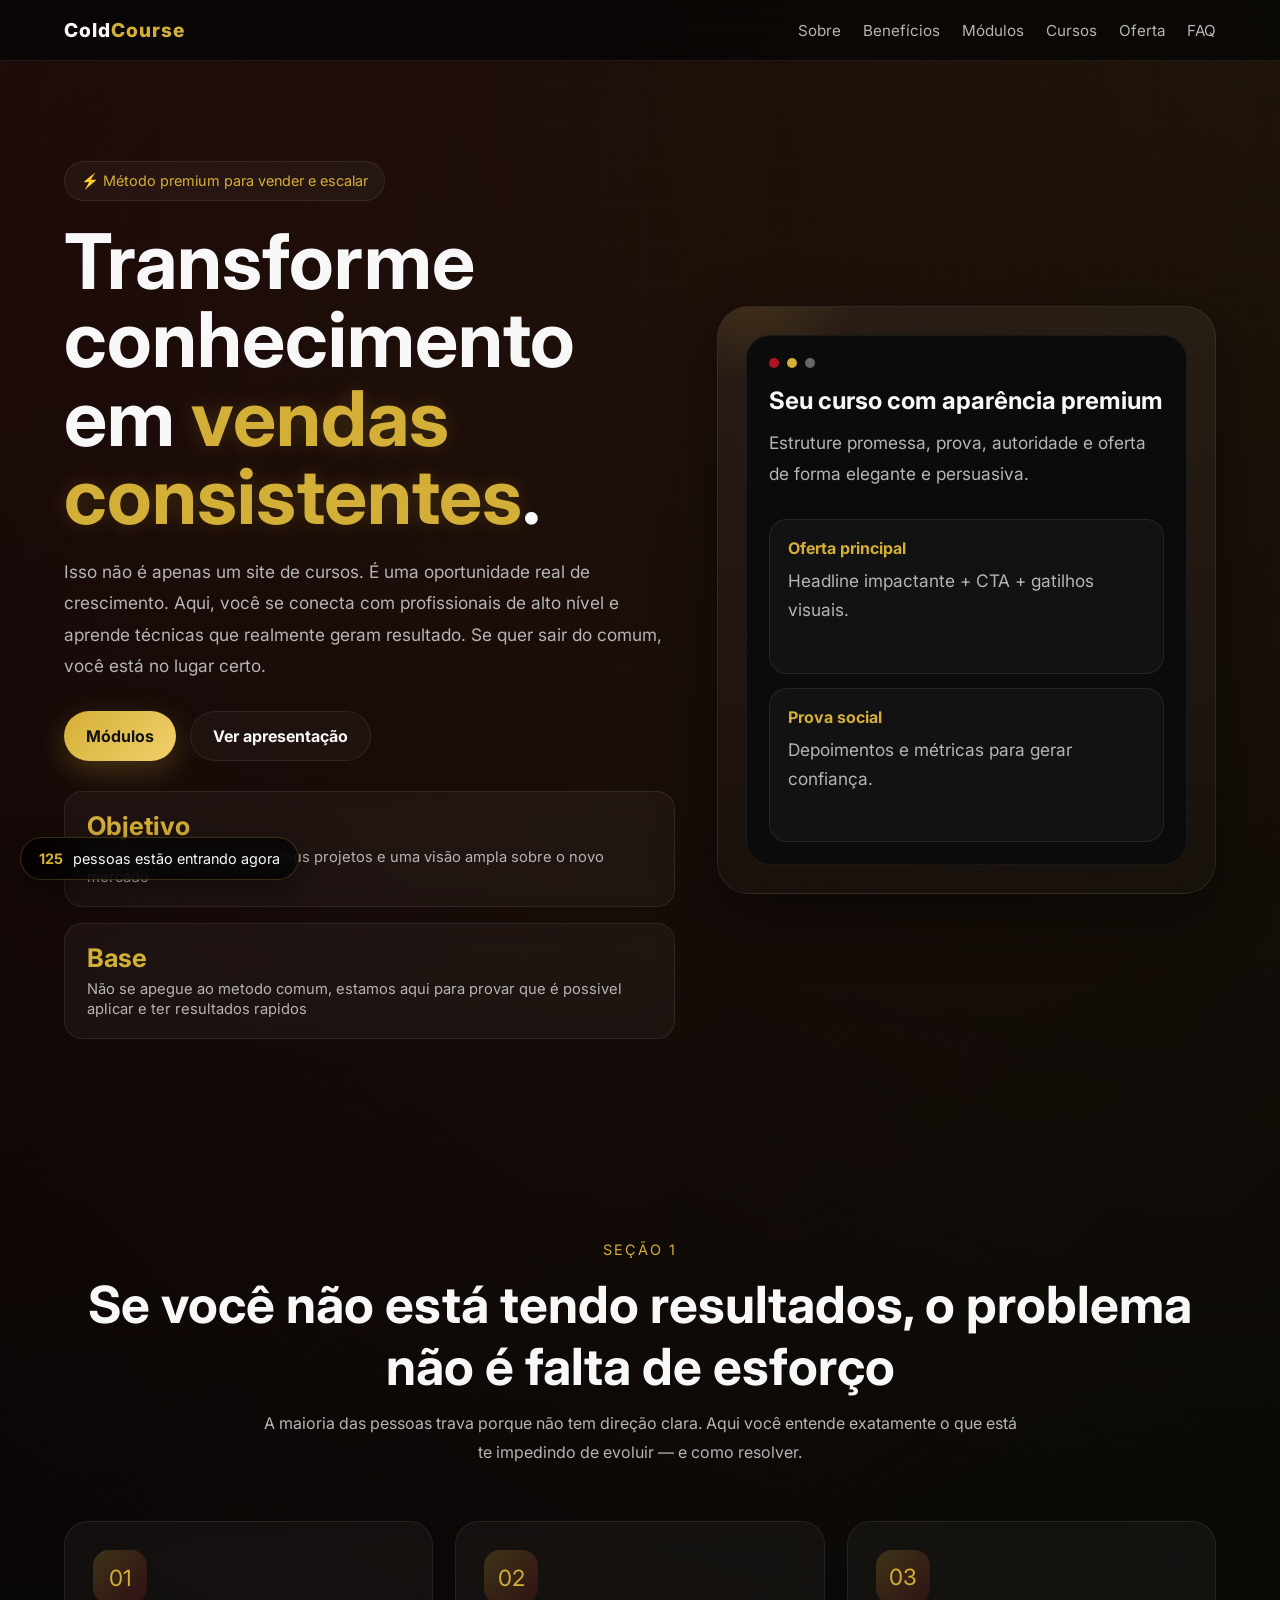
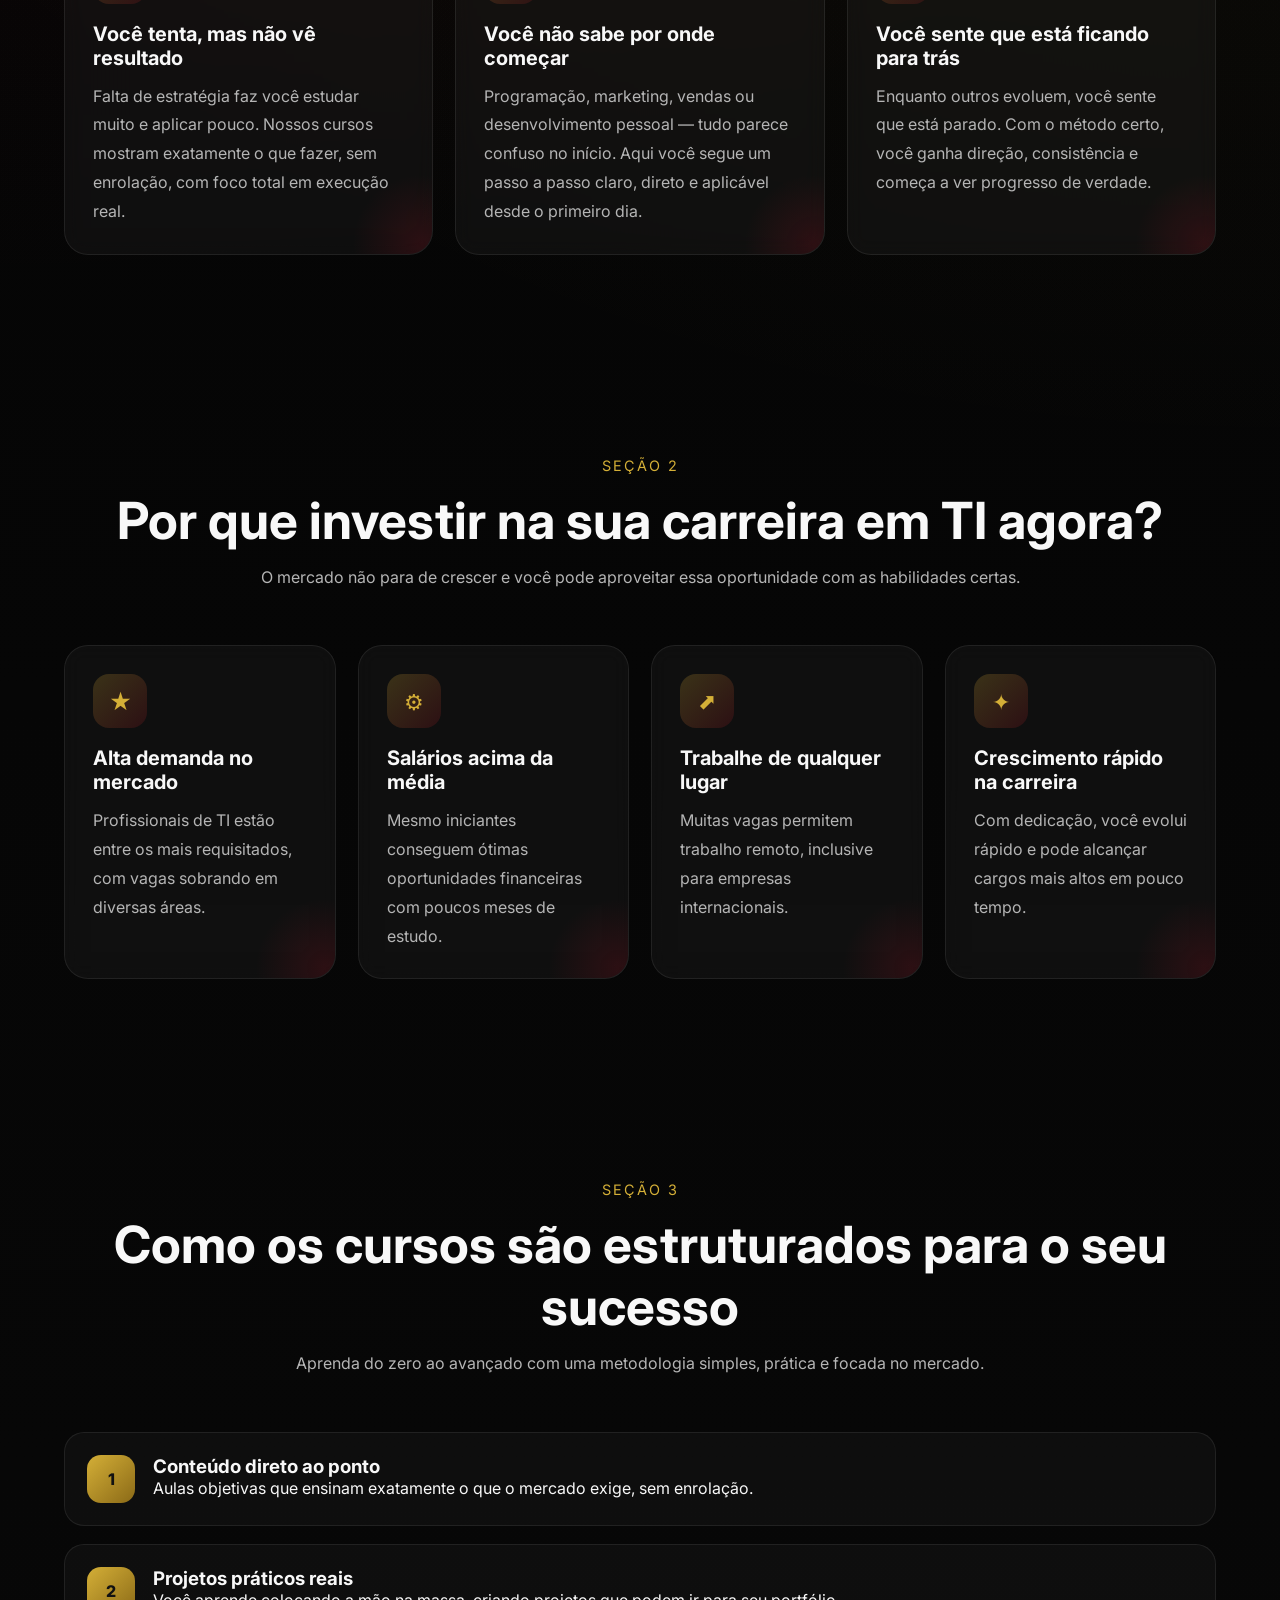
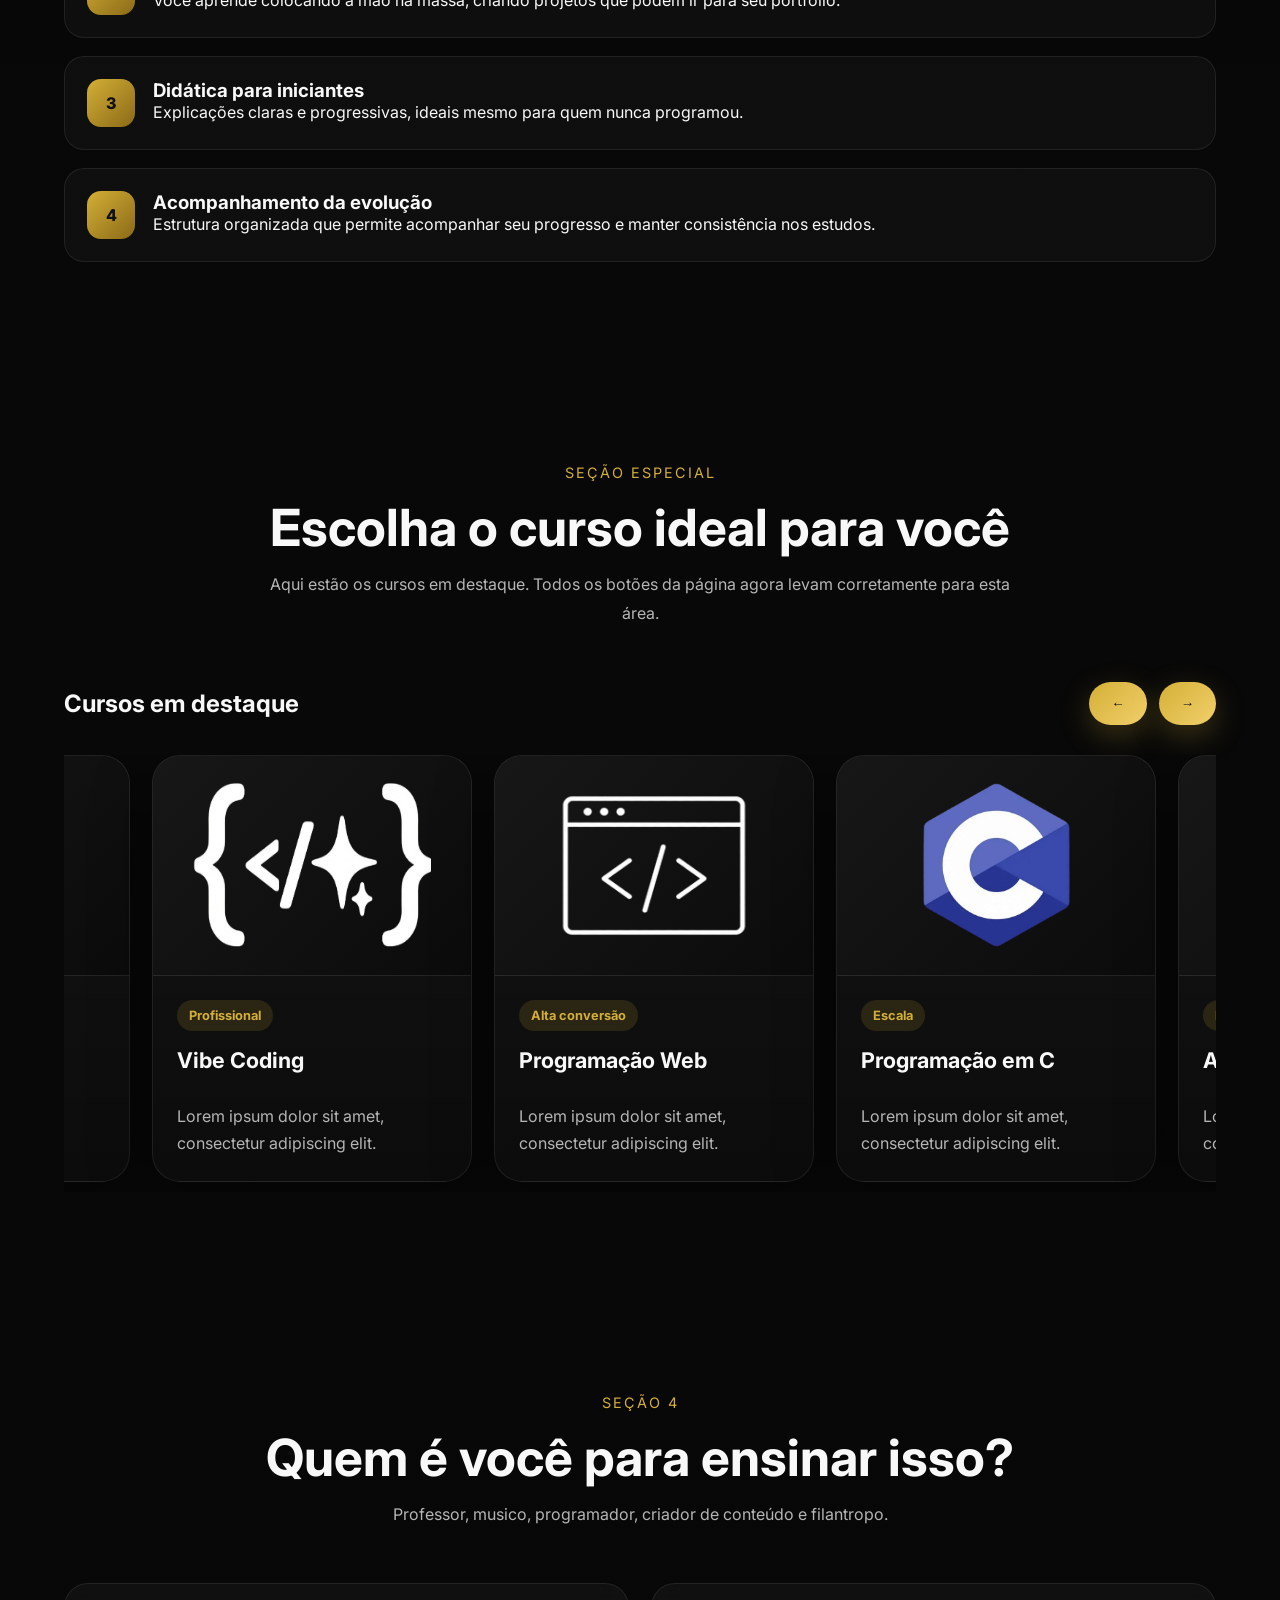
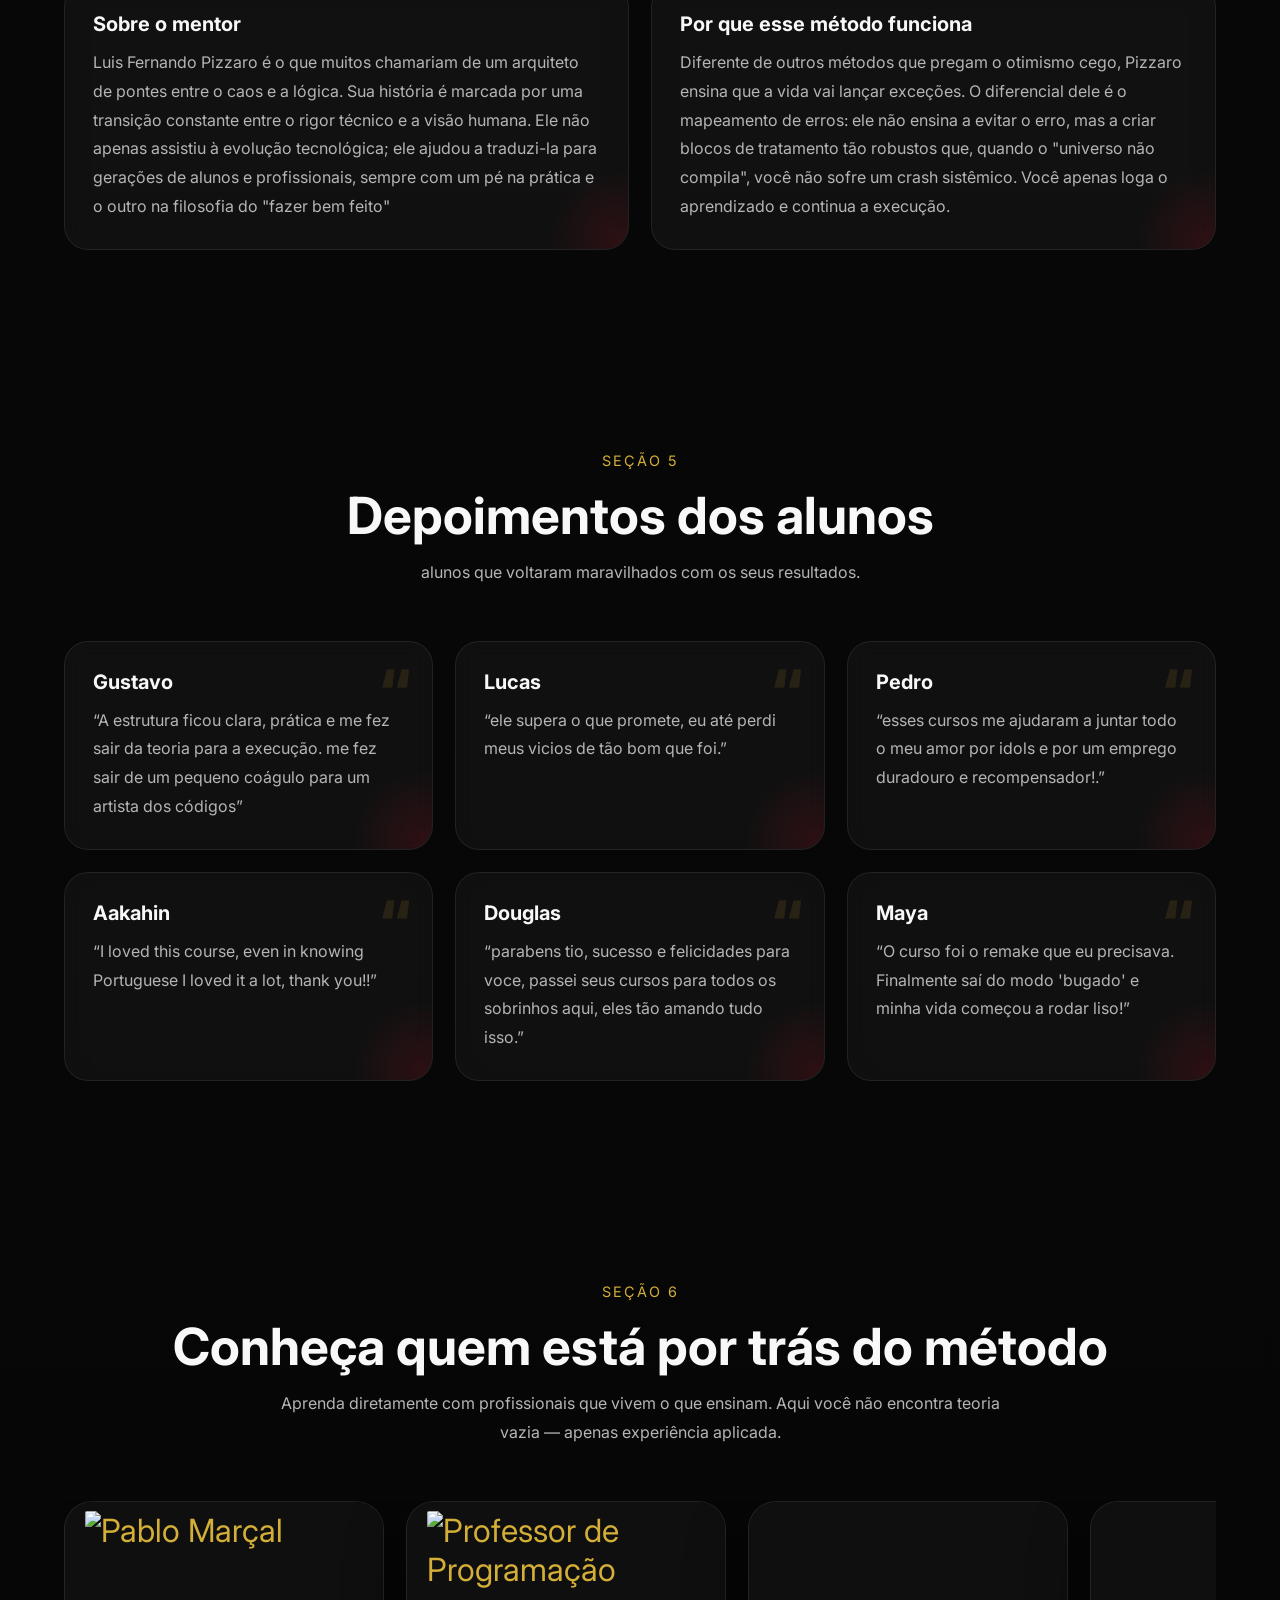
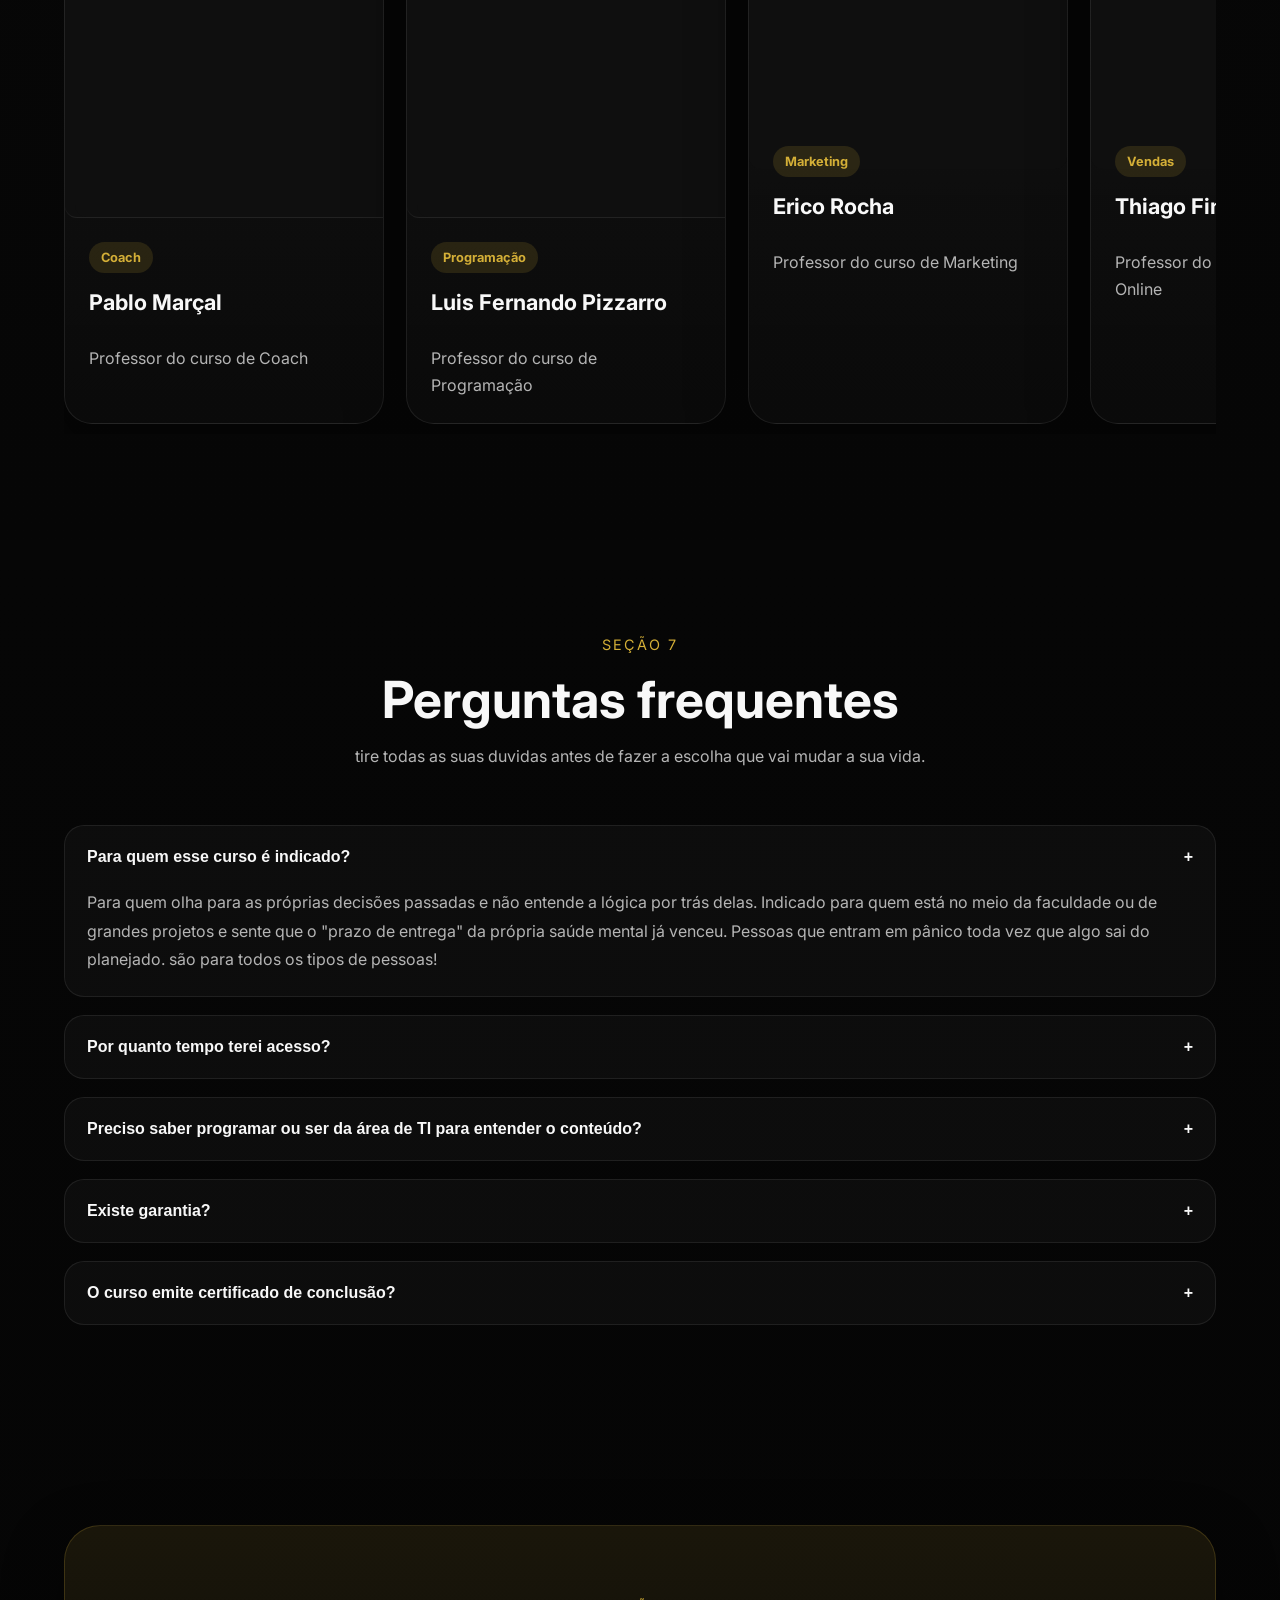
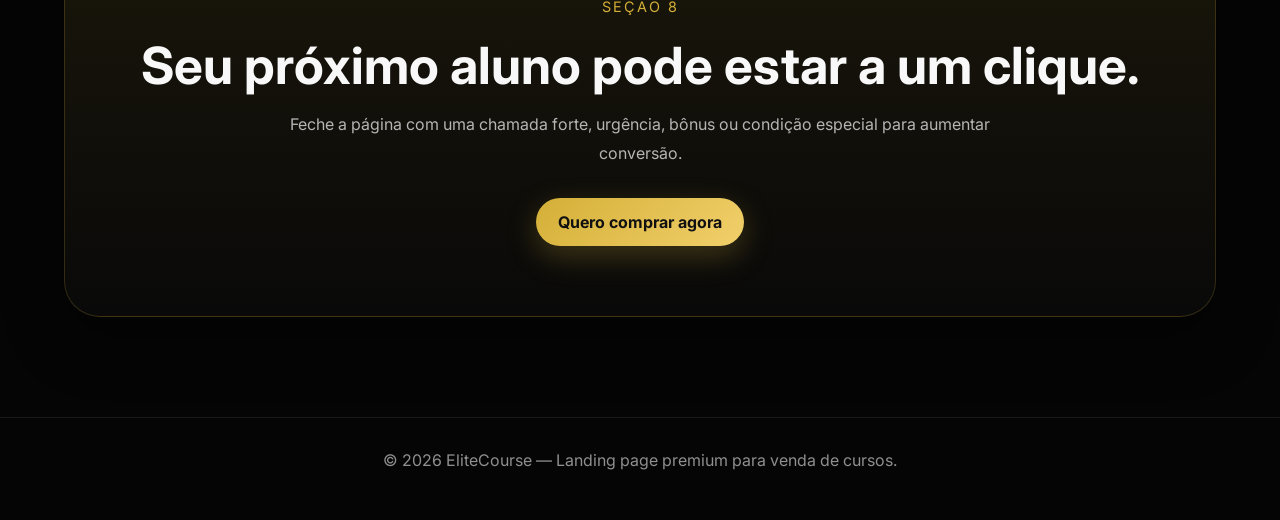
==== index.html @ 26a8027b "Fortes here, pop ups fixed, js working, merge running" ====
<!DOCTYPE html>
<html lang="pt-BR">

<head>
  <meta charset="UTF-8" />
  <meta name="viewport" content="width=device-width, initial-scale=1.0" />

  <link rel="stylesheet" href="style.css">
  <title>Landing Page | Venda de Curso</title>

  <link rel="icon" href="img/logo.png">
  <link rel="preconnect" href="https://fonts.googleapis.com" />
  <link rel="preconnect" href="https://fonts.gstatic.com" crossorigin />
  <link href="https://fonts.googleapis.com/css2?family=Inter:wght@300;400;500;600;700;800&display=swap"
    rel="stylesheet"/>

</head>

<body>
  <header>
    <nav class="nav">
      <div class="logo">Cold<span>Course</span></div>

      <ul class="nav-links">
        <li><a href="#sobre">Sobre</a></li>
        <li><a href="#beneficios">Benefícios</a></li>
        <li><a href="#modulos">Módulos</a></li>
        <li><a href="#cursos">Cursos</a></li>
        <li><a href="#preco">Oferta</a></li>
        <li><a href="#faq">FAQ</a></li>
      </ul>


    </nav>
  </header>
  <section class="hero">
    <div class="reveal">
      <div class="tag">⚡ Método premium para vender e escalar</div>
      <h1>Transforme conhecimento em <span>vendas consistentes</span>.</h1>
      <p> Isso não é apenas um site de cursos. É uma oportunidade real de crescimento. Aqui, você se conecta com
        profissionais de alto nível e aprende técnicas que realmente geram resultado. Se quer sair do comum, você está
        no lugar certo. </p>
      <div class="hero-actions"> <a href="#cursos" class="btn-primary">Módulos</a> <a href="#sobre"
          class="btn-secondary">Ver apresentação</a> </div>
      <div class="hero-stats">
        <div class="stat">
          <h3>Objetivo</h3>
          <p>Tenha mais resultados em seus projetos e uma visão ampla sobre o novo mercado</p>
        </div>
        <div class="stat">
          <h3>Base</h3>
          <p>Não se apegue ao metodo comum, estamos aqui para provar que é possivel aplicar e ter resultados rapidos</p>
        </div>
      </div>
    </div>
    <div class="hero-card reveal">
      <div class="mock-window">
        <div class="dots"> <span></span> <span></span> <span></span> </div>
        <h3 style="font-size: 1.5rem; margin-bottom: 12px;">Seu curso com aparência premium</h3>
        <p style="color: var(--muted); line-height: 1.8;"> Estruture promessa, prova, autoridade e oferta de forma
          elegante e persuasiva. </p>
        <div class="mini-card"> <strong style="display: block; margin-bottom: 8px; color: var(--gold);">Oferta
            principal</strong>
          <p style="color: var(--muted); line-height: 1.7;"> Headline impactante + CTA + gatilhos visuais. </p>
        </div>
        <div class="mini-card"> <strong style="display: block; margin-bottom: 8px; color: var(--gold);">Prova
            social</strong>
          <p style="color: var(--muted); line-height: 1.7;"> Depoimentos e métricas para gerar confiança. </p>
        </div>
      </div>
    </div>
  </section>

  <section id="sobre">
    <div class="section-title reveal">
      <span>Seção 1</span>
      <h2>Se você não está tendo resultados, o problema não é falta de esforço</h2>
      <p>
        A maioria das pessoas trava porque não tem direção clara. Aqui você entende exatamente o que está te impedindo
        de evoluir — e como resolver.
      </p>
    </div>

    <div class="grid-3">
      <div class="card reveal">
        <div class="icon">01</div>
        <h3>Você tenta, mas não vê resultado</h3>
        <p>
          Falta de estratégia faz você estudar muito e aplicar pouco.
          Nossos cursos mostram exatamente o que fazer, sem enrolação, com foco total em execução real.
        </p>
      </div>

      <div class="card reveal">
        <div class="icon">02</div>
        <h3>Você não sabe por onde começar</h3>
        <p>
          Programação, marketing, vendas ou desenvolvimento pessoal — tudo parece confuso no início.
          Aqui você segue um passo a passo claro, direto e aplicável desde o primeiro dia.
        </p>
      </div>

      <div class="card reveal">
        <div class="icon">03</div>
        <h3>Você sente que está ficando para trás</h3>
        <p>
          Enquanto outros evoluem, você sente que está parado.
          Com o método certo, você ganha direção, consistência e começa a ver progresso de verdade.
        </p>
      </div>
    </div>
  </section>

  <section id="beneficios">
    <div class="section-title reveal">
      <span>Seção 2</span>
      <h2>Por que investir na sua carreira em TI agora?</h2>
      <p>O mercado não para de crescer e você pode aproveitar essa oportunidade com as habilidades certas.</p>
    </div>

    <div class="grid-4">
      <div class="card reveal">
        <div class="icon">★</div>
        <h3>Alta demanda no mercado</h3>
        <p>Profissionais de TI estão entre os mais requisitados, com vagas sobrando em diversas áreas.</p>
      </div>

      <div class="card reveal">
        <div class="icon">⚙</div>
        <h3>Salários acima da média</h3>
        <p>Mesmo iniciantes conseguem ótimas oportunidades financeiras com poucos meses de estudo.</p>
      </div>

      <div class="card reveal">
        <div class="icon">⬈</div>
        <h3>Trabalhe de qualquer lugar</h3>
        <p>Muitas vagas permitem trabalho remoto, inclusive para empresas internacionais.</p>
      </div>

      <div class="card reveal">
        <div class="icon">✦</div>
        <h3>Crescimento rápido na carreira</h3>
        <p>Com dedicação, você evolui rápido e pode alcançar cargos mais altos em pouco tempo.</p>
      </div>
    </div>
  </section>

  <section id="modulos">
    <div class="section-title reveal">
      <span>Seção 3</span>
      <h2>Como os cursos são estruturados para o seu sucesso</h2>
      <p>Aprenda do zero ao avançado com uma metodologia simples, prática e focada no mercado.</p>
    </div>

    <div class="timeline">
      <div class="step reveal">
        <div class="step-number">1</div>
        <div>
          <h3>Conteúdo direto ao ponto</h3>
          <p>Aulas objetivas que ensinam exatamente o que o mercado exige, sem enrolação.</p>
        </div>
      </div>

      <div class="step reveal">
        <div class="step-number">2</div>
        <div>
          <h3>Projetos práticos reais</h3>
          <p>Você aprende colocando a mão na massa, criando projetos que podem ir para seu portfólio.</p>
        </div>
      </div>

      <div class="step reveal">
        <div class="step-number">3</div>
        <div>
          <h3>Didática para iniciantes</h3>
          <p>Explicações claras e progressivas, ideais mesmo para quem nunca programou.</p>
        </div>
      </div>

      <div class="step reveal">
        <div class="step-number">4</div>
        <div>
          <h3>Acompanhamento da evolução</h3>
          <p>Estrutura organizada que permite acompanhar seu progresso e manter consistência nos estudos.</p>
        </div>
      </div>
    </div>
  </section>

  <!-- SEÇÃO DE CURSOS ADICIONADA -->
  <section id="cursos">
    <div class="section-title reveal">
      <span>Seção Especial</span>
      <h2>Escolha o curso ideal para você</h2>
      <p>
        Aqui estão os cursos em destaque. Todos os botões da página agora levam corretamente para esta área.
      </p>
    </div>

    <div class="courses-header reveal">
      <h3 style="font-size: 1.5rem;">Cursos em destaque</h3>

      <div class="carousel-controls">
        <button id="prevCourse" class="carousel-btn">←</button>
        <button id="nextCourse" class="carousel-btn">→</button>
      </div>
    </div>

    <div class="courses-carousel reveal" id="coursesCarousel">
      <div class="course-card">
        <div class="course-image"><img src="img/pythonicon.png" class="iconcourse2"></div>
        <div class="course-content">
          <span class="course-tag">Mais vendido</span>
          <h3>Aprenda Python</h3>
          <p class="course-short">
            Lorem ipsum dolor sit amet, consectetur adipiscing elit.
          </p>
          <p class="course-overlay">
            Domine tráfego, posicionamento, oferta, criativos e estrutura de vendas.
          </p>
        </div>
      </div>

      <div class="course-card">
        <div class="course-image"><img src="img/vibecoding.png" class="iconcoursevibe"></div>
        <div class="course-content">
          <span class="course-tag">Profissional</span>
          <h3>Vibe Coding</h3>
          <p class="course-short">
            Lorem ipsum dolor sit amet, consectetur adipiscing elit.
          </p>
          <p class="course-overlay">
            HTML, CSS, JavaScript, lógica e projetos para montar portfólio real.
          </p>
        </div>
      </div>

      <div class="course-card">
        <div class="course-image"><img src="img/progweb.png" class="iconcourse3"></div>
        <div class="course-content">
          <span class="course-tag">Alta conversão</span>
          <h3>Programação Web</h3>
          <p class="course-short">
            Lorem ipsum dolor sit amet, consectetur adipiscing elit.
          </p>
          <p class="course-overlay">
            Planejamento, conteúdo, edição, posicionamento e monetização.
          </p>
        </div>
      </div>

      <div class="course-card">
        <div class="course-image"><img src="img/cicon.png" class="iconcourse2"></div>
        <div class="course-content">
          <span class="course-tag">Escala</span>
          <h3>Programação em C</h3>
          <p class="course-short">
            Lorem ipsum dolor sit amet, consectetur adipiscing elit.
          </p>
          <p class="course-overlay">
            Estruture funil, copy, páginas, tráfego e estratégias de fechamento.
          </p>
        </div>
      </div>

      <div class="course-card">
        <div class="course-image"><img src="img/sql.png" class="iconcourse3"></div>
        <div class="course-content">
          <span class="course-tag">Escala</span>
          <h3>Aprenda SQL</h3>
          <p class="course-short">
            Lorem ipsum dolor sit amet, consectetur adipiscing elit.
          </p>
          <p class="course-overlay">
            Estruture funil, copy, páginas, tráfego e estratégias de fechamento.
          </p>
        </div>
      </div>

      <div class="course-card">
        <div class="course-image"><img src="img/java.png" class="iconcourse3"></div>
        <div class="course-content">
          <span class="course-tag">Escala</span>
          <h3>Aprenda Java</h3>
          <p class="course-short">
            Lorem ipsum dolor sit amet, consectetur adipiscing elit.
          </p>
          <p class="course-overlay">
            Estruture funil, copy, páginas, tráfego e estratégias de fechamento.
          </p>
        </div>
      </div>

      <div class="course-card">
        <div class="course-image">🚀</div>
        <div class="course-content">
          <span class="course-tag">Escala</span>
          <h3>Banco de Dados com SQL</h3>
          <p class="course-short">
            Lorem ipsum dolor sit amet, consectetur adipiscing elit.
          </p>
          <p class="course-overlay">
            Estruture funil, copy, páginas, tráfego e estratégias de fechamento.
          </p>
        </div>
      </div>
    </div>


  </section>

  <section>
    <div class="section-title reveal">
      <span>Seção 4</span>
      <h2>Quem é você para ensinar isso?</h2>
      <p>
        Professor, musico, programador, criador de conteúdo e filantropo.
      </p>
    </div>

    <div class="grid-2">
      <div class="card reveal">
        <h3>Sobre o mentor</h3>
        <p>
          Luis Fernando Pizzaro é o que muitos chamariam de um arquiteto de pontes entre o caos e a lógica. Sua história
          é marcada por uma transição constante entre o rigor técnico e a visão humana. Ele não apenas assistiu à
          evolução tecnológica; ele ajudou a traduzi-la para gerações de alunos e profissionais, sempre com um pé na
          prática e o outro na filosofia do "fazer bem feito"
        </p>
      </div>

      <div class="card reveal">
        <h3>Por que esse método funciona</h3>
        <p>
          Diferente de outros métodos que pregam o otimismo cego, Pizzaro ensina que a vida vai lançar exceções. O
          diferencial dele é o mapeamento de erros: ele não ensina a evitar o erro, mas a criar blocos de tratamento tão
          robustos que, quando o "universo não compila", você não sofre um crash sistêmico. Você apenas loga o
          aprendizado e continua a execução.
        </p>
      </div>
    </div>
  </section>

  <section>
    <div class="section-title reveal">
      <span>Seção 5</span>
      <h2>Depoimentos dos alunos</h2>
      <p>alunos que voltaram maravilhados com os seus resultados.</p>
    </div>

    <div class="grid-3">
      <div class="card testimonial reveal">
        <h3>Gustavo</h3>
        <p>“A estrutura ficou clara, prática e me fez sair da teoria para a execução. me fez sair de um pequeno coágulo
          para um artista dos códigos”</p>
      </div>

      <div class="card testimonial reveal">
        <h3>Lucas</h3>
        <p>“ele supera o que promete, eu até perdi meus vicios de tão bom que foi.”</p>
      </div>

      <div class="card testimonial reveal">
        <h3>Pedro</h3>
        <p>“esses cursos me ajudaram a juntar todo o meu amor por idols e por um emprego duradouro e recompensador!.”
        </p>
      </div>
      <div class="card testimonial reveal">
        <h3>Aakahin</h3>
        <p>“I loved this course, even in knowing Portuguese I loved it a lot, thank you!!”</p>
      </div>
      <div class="card testimonial reveal">
        <h3>Douglas</h3>
        <p>“parabens tio, sucesso e felicidades para voce, passei seus cursos para todos os sobrinhos aqui, eles tão
          amando tudo isso.”</p>
      </div>
      <div class="card testimonial reveal">
        <h3>Maya</h3>
        <p>“O curso foi o remake que eu precisava. Finalmente saí do modo 'bugado' e minha vida começou a rodar liso!”
        </p>
      </div>
    </div>
  </section>

  <section id="professores">
    <div class="section-title reveal">
      <span>Seção 6</span>
      <h2>Conheça quem está por trás do método</h2>
      <p>
        Aprenda diretamente com profissionais que vivem o que ensinam. Aqui você não encontra teoria vazia — apenas
        experiência aplicada.
      </p>
    </div>

    <div class="courses-carousel reveal" id="teachersCarousel">

      <div class="course-card teacher-card">
        <div class="course-image card-img">
          <img src="https://encrypted-tbn0.gstatic.com/images?q=tbn:ANd9GcRWT1abuxUIRxrMRnQmbj8SraiGu4phAFYFVQ&s"
            alt="Pablo Marçal" class="card-img">
        </div>
        <div class="course-content">
          <span class="course-tag">Coach</span>
          <h3>Pablo Marçal</h3>
          <p class="course-short">Professor do curso de Coach</p>
          <p class="course-overlay">
            Empresário e mentor focado em desenvolvimento pessoal e mentalidade de alta performance. Reconhecido por
            ensinar disciplina, visão e execução.
          </p>
        </div>
      </div>




      <div class="course-card teacher-card">
        <div class="course-image card-img">
          <img src="https://estechead.com.br/wp-content/uploads/2025/06/20250527_140857-1-768x1024.jpg"
            alt="Professor de Programação" class="card-img">
        </div>
        <div class="course-content">
          <span class="course-tag">Programação</span>
          <h3>Luis Fernando Pizzarro</h3>
          <p class="course-short">Professor do curso de Programação</p>
          <p class="course-overlay">
            Desenvolvedor focado em lógica, prática e construção real de projetos. Ensina programação de forma direta e
            aplicável ao mercado.
          </p>
        </div>
      </div>

      <div class="course-card teacher-card">
        <div class="course-image">
          <img src="https://riquezadodia.com.br/wp-content/uploads/2024/11/Erico-rocha.jpg" alt="Erico Rocha"
            class="card-img">
        </div>
        <div class="course-content">
          <span class="course-tag">Marketing</span>
          <h3>Erico Rocha</h3>
          <p class="course-short">Professor do curso de Marketing</p>
          <p class="course-overlay">
            Referência no marketing digital no Brasil. Criador da metodologia de lançamentos, responsável por formar
            milhares de alunos com resultados reais.
          </p>
        </div>
      </div>

      <div class="course-card teacher-card ">
        <div class="course-image ">
          <img src="https://obrasiliense.com.br/wp-content/uploads/2025/04/Imagem1.jpg" alt="Erico Rocha"
            class="card-img">
        </div>
        <div class="course-content">
          <span class="course-tag">Vendas</span>
          <h3>Thiago Finch</h3>
          <p class="course-short">Professor do curso de Vendas Online</p>
          <p class="course-overlay">
            Especialista em vendas digitais e estratégias agressivas de conversão. Focado em execução rápida e
            crescimento escalável.
          </p>
        </div>
      </div>

    </div>
  </section>

  <section id="faq">
    <div class="section-title reveal">
      <span>Seção 7</span>
      <h2>Perguntas frequentes</h2>
      <p>tire todas as suas duvidas antes de fazer a escolha que vai mudar a sua vida.</p>
    </div>

    <div class="timeline">
      <div class="faq-item reveal active">
        <button class="faq-question">
          Para quem esse curso é indicado?
          <span>+</span>
        </button>
        <div class="faq-answer">
          <p>
            Para quem olha para as próprias decisões passadas e não entende a lógica por trás delas. Indicado para quem
            está no meio da faculdade ou de grandes projetos e sente que o "prazo de entrega" da própria saúde mental já
            venceu. Pessoas que entram em pânico toda vez que algo sai do planejado. são para todos os tipos de pessoas!
          </p>
        </div>
      </div>

      <div class="faq-item reveal">
        <button class="faq-question">
          Por quanto tempo terei acesso?
          <span>+</span>
        </button>
        <div class="faq-answer">
          <p>esse curso é vitalício, pagou é seu, e não aquela velha historia dos servidores fecharem e o usuário perder
            tudo que estava na nuvem, NÃO! assim que garatir a sua chave será possivel baixar todos os conteúdos.</p>
        </div>
      </div>
      <div class="faq-item reveal">
        <button class="faq-question">
          Preciso saber programar ou ser da área de TI para entender o conteúdo?
          <span>+</span>
        </button>
        <div class="faq-answer">
          <p>Absolutamente não. O Professor Pizzaro acredita que a lógica é uma linguagem universal. Embora o curso
            utilize analogias do mundo da tecnologia como "bugs", "deploys" e "refatoração". o foco é o seu sistema
            operacional interno (sua mente e rotina). Se você já sentiu que sua vida "travou" como um computador antigo
            ou que suas decisões parecem um "código bagunçado", você já tem todo o conhecimento prévio necessário. O
            curso traduz a engenharia de software para a engenharia da vida, tornando-a acessível para qualquer pessoa
            que queira parar de apenas "rodar" e começar a "programar" o seu futuro.</p>
        </div>
      </div>
      <div class="faq-item reveal">
        <button class="faq-question">
          Existe garantia?
          <span>+</span>
        </button>
        <div class="faq-answer">
          <p>Com certeza. No Método Pizzaro, não trabalhamos com sistemas instáveis. Você tem 7 dias de "Beta Test" para
            navegar por todo o conteúdo. Se nesse período você sentir que o curso não é o patch que sua vida precisava
            ou se a nossa lógica não "compilar" com a sua, garantimos o reembolso total: devolvemos 100% do seu
            investimento. Sem logs complexos, sem burocracia e sem perguntas difíceis. Nosso compromisso é com a sua
            alta disponibilidade e satisfação, não com a sua frustração.</p>
        </div>
      </div>
      <div class="faq-item reveal">
        <button class="faq-question">
          O curso emite certificado de conclusão?
          <span>+</span>
        </button>
        <div class="faq-answer">
          <p>Com certeza. Após completar todos os módulos e passar pela atividade final (chamamos de Final Destination),
            você receberá um certificado digital exclusivo assinado pelo Professor Pizzaro. Mais do que um simples
            documento, esse certificado funciona como uma "Tag" de Autoridade, validando que você agora domina o curso e
            está apto a operar em ambientes de alta complexidade. É o seu comprovante oficial de que seu sistema interno
            foi devidamente atualizado, refatorado e homologado para o sucesso.</p>
        </div>
      </div>
    </div>
  </section>

  <section>
    <div class="final-cta reveal">
      <span style="color: var(--gold); text-transform: uppercase; letter-spacing: 2px; font-size: 0.9rem;">
        Seção 8
      </span>

      <h2 style="font-size: clamp(2rem, 4vw, 3.4rem); margin: 18px 0 14px;">
        Seu próximo aluno pode estar a um clique.
      </h2>

      <p style="color: var(--muted); max-width: 760px; margin: 0 auto 30px; line-height: 1.8;">
        Feche a página com uma chamada forte, urgência, bônus ou condição especial para aumentar conversão.
      </p>

      <a href="#preco" class="btn-primary">Quero comprar agora</a>
    </div>
  </section>

  <div class="live-counter">
    <span id="liveNumber">127</span> pessoas estão entrando agora
  </div>

  
  <footer>
    © 2026 EliteCourse — Landing page premium para venda de cursos.
  </footer>
  <script src="script.js"></script>

  <div class="sale-popup" id="salePopup">

    <button class="popup-close" id="closePopup">
      ✕
    </button>
  
    <div class="popup-content">
  
      <div class="popup-badge">
        🔥 Nova compra
      </div>
  
      <p>
        <strong id="buyerName">Lucas</strong>
        acabou de comprar
      </p>
  
      <h4 id="courseName">Programação Web</h4>
  
      <span class="popup-click">
        Clique para ver os cursos
      </span>
  
    </div>
  
  </div>
</body>
---- style.css ----
:root {
  --bg: #050505;
  --bg-soft: #0f0f0f;
  --card: rgba(255, 255, 255, 0.04);
  --white: #f8f8f8;
  --muted: #b5b5b5;
  --gold: #d4af37;
  --gold-soft: rgba(212, 175, 55, 0.16);
  --red: #b11226;
  --border: rgba(255, 255, 255, 0.08);
  --shadow: 0 20px 60px rgba(0, 0, 0, 0.45);
  --radius: 24px;
  --transition: 0.35s ease;
}
* {
  margin: 0;
  padding: 0;
  box-sizing: border-box;
  scroll-behavior: smooth;
}
body {
  font-family: "Inter", sans-serif;
  background: radial-gradient(
      circle at top left,
      rgba(177, 18, 38, 0.12),
      transparent 22%
    ),
    radial-gradient(
      circle at top right,
      rgba(212, 175, 55, 0.1),
      transparent 24%
    ),
    linear-gradient(180deg, #030303 0%, #080808 45%, #050505 100%);
  color: var(--white);
  overflow-x: hidden;
}
body::before {
  content: "";
  position: fixed;
  inset: 0;
  background-image: linear-gradient(
      rgba(255, 255, 255, 0.025) 1px,
      transparent 1px
    ),
    linear-gradient(90deg, rgba(255, 255, 255, 0.025) 1px, transparent 1px);
  background-size: 40px 40px;
  mask-image: linear-gradient(to bottom, rgba(0, 0, 0, 0.4), transparent 95%);
  pointer-events: none;
  z-index: 0;
}
header {
  position: sticky;
  top: 0;
  z-index: 1000;
  backdrop-filter: blur(18px);
  background: rgba(5, 5, 5, 0.75);
  border-bottom: 1px solid var(--border);
}
.nav {
  max-width: 1200px;
  margin: auto;
  padding: 18px 24px;
  display: flex;
  align-items: center;
  justify-content: space-between;
}
.logo {
  font-size: 1.2rem;
  font-weight: 800;
  letter-spacing: 1px;
  color: var(--white);
}
.logo span {
  color: var(--gold);
}
.nav-links {
  display: flex;
  gap: 22px;
  list-style: none;
}
.nav-links a {
  color: var(--muted);
  text-decoration: none;
  font-size: 0.95rem;
  transition: var(--transition);
}
.nav-links a:hover {
  color: var(--white);
}
.cta-nav,
.btn-primary,
.btn-secondary,
.carousel-btn {
  border: none;
  cursor: pointer;
  text-decoration: none;
  display: inline-flex;
  align-items: center;
  justify-content: center;
  transition: var(--transition);
  font-weight: 700;
}
.cta-nav,
.btn-primary,
.carousel-btn {
  background: linear-gradient(135deg, var(--gold), #f2d06b);
  color: #111;
  padding: 14px 22px;
  border-radius: 999px;
  box-shadow: 0 10px 30px rgba(212, 175, 55, 0.25);
}
.cta-nav:hover,
.btn-primary:hover,
.carousel-btn:hover {
  transform: translateY(-2px) scale(1.02);
}
.btn-secondary {
  color: var(--white);
  border: 1px solid var(--border);
  background: rgba(255, 255, 255, 0.03);
  padding: 14px 22px;
  border-radius: 999px;
}
.btn-secondary:hover {
  border-color: rgba(212, 175, 55, 0.45);
  background: rgba(212, 175, 55, 0.08);
}
section {
  position: relative;
  z-index: 1;
  max-width: 1200px;
  margin: auto;
  padding: 100px 24px;
}
.hero {
  min-height: 92vh;
  display: grid;
  grid-template-columns: 1.1fr 0.9fr;
  align-items: center;
  gap: 42px;
}
.tag {
  display: inline-flex;
  align-items: center;
  gap: 10px;
  background: rgba(255, 255, 255, 0.04);
  border: 1px solid var(--border);
  padding: 10px 16px;
  border-radius: 999px;
  color: var(--gold);
  font-size: 0.9rem;
  margin-bottom: 22px;
}
.hero h1 {
  font-size: clamp(2.8rem, 6vw, 5.2rem);
  line-height: 1.02;
  margin-bottom: 20px;
}
.hero h1 span {
  color: var(--gold);
  text-shadow: 0 0 20px rgba(212, 175, 55, 0.2);
}
.hero p {
  color: var(--muted);
  font-size: 1.08rem;
  line-height: 1.8;
  max-width: 620px;
  margin-bottom: 30px;
}
.hero-actions {
  display: flex;
  flex-wrap: wrap;
  gap: 14px;
  margin-bottom: 30px;
}
.hero-stats {
  display: flex;
  flex-wrap: wrap;
  gap: 16px;
  margin-top: 28px;
}
.stat {
  background: var(--card);
  border: 1px solid var(--border);
  padding: 18px 22px;
  border-radius: 18px;
  min-width: 160px;
  backdrop-filter: blur(8px);
}
.stat h3 {
  color: var(--gold);
  font-size: 1.6rem;
  margin-bottom: 6px;
}
.stat p {
  margin: 0;
  font-size: 0.92rem;
  line-height: 1.4;
}
.hero-card {
  background: linear-gradient(
    180deg,
    rgba(255, 255, 255, 0.05),
    rgba(255, 255, 255, 0.02)
  );
  border: 1px solid var(--border);
  border-radius: 32px;
  padding: 28px;
  box-shadow: var(--shadow);
  position: relative;
  overflow: hidden;
}
.hero-card::before {
  content: "";
  position: absolute;
  inset: -30% auto auto -20%;
  width: 260px;
  height: 260px;
  background: radial-gradient(circle, rgba(212, 175, 55, 0.2), transparent 65%);
  pointer-events: none;
}
.mock-window {
  background: #0b0b0b;
  border: 1px solid rgba(255, 255, 255, 0.06);
  border-radius: 24px;
  padding: 22px;
  position: relative;
}
.dots {
  display: flex;
  gap: 8px;
  margin-bottom: 18px;
}
.dots span {
  width: 10px;
  height: 10px;
  border-radius: 50%;
  background: #333;
}
.dots span:nth-child(1) {
  background: var(--red);
}
.dots span:nth-child(2) {
  background: var(--gold);
}
.dots span:nth-child(3) {
  background: #666;
}
.mini-card {
  background: rgba(255, 255, 255, 0.03);
  border: 1px solid var(--border);
  border-radius: 18px;
  padding: 18px;
  margin-top: 14px;
  transform: translateY(0);
  transition: var(--transition);
}
.mini-card:hover {
  transform: translateY(-6px);
}
.section-title {
  text-align: center;
  margin-bottom: 54px;
}
.section-title span {
  color: var(--gold);
  font-size: 0.9rem;
  text-transform: uppercase;
  letter-spacing: 2px;
}
.section-title h2 {
  font-size: clamp(2rem, 4vw, 3.2rem);
  margin: 14px 0 12px;
}
.section-title p {
  color: var(--muted);
  max-width: 760px;
  margin: auto;
  line-height: 1.8;
}
.grid-2,
.grid-3,
.grid-4 {
  display: grid;
  gap: 22px;
}
.grid-2 {
  grid-template-columns: repeat(2, 1fr);
}
.grid-3 {
  grid-template-columns: repeat(3, 1fr);
}
.grid-4 {
  grid-template-columns: repeat(4, 1fr);
}
.card {
  background: var(--card);
  border: 1px solid var(--border);
  border-radius: var(--radius);
  padding: 28px;
  backdrop-filter: blur(10px);
  transition: var(--transition);
  position: relative;
  overflow: hidden;
}
.card:hover {
  transform: translateY(-8px);
  border-color: rgba(212, 175, 55, 0.28);
  box-shadow: var(--shadow);
}
.card::after {
  content: "";
  position: absolute;
  bottom: -60px;
  right: -60px;
  width: 140px;
  height: 140px;
  background: radial-gradient(circle, rgba(177, 18, 38, 0.18), transparent 70%);
  pointer-events: none;
}
.icon {
  width: 54px;
  height: 54px;
  border-radius: 16px;
  display: grid;
  place-items: center;
  background: linear-gradient(
    135deg,
    rgba(212, 175, 55, 0.22),
    rgba(177, 18, 38, 0.18)
  );
  color: var(--gold);
  font-size: 1.4rem;
  margin-bottom: 18px;
}
.card h3 {
  margin-bottom: 12px;
  font-size: 1.25rem;
}
.card p {
  color: var(--muted);
  line-height: 1.8;
}
.timeline {
  display: grid;
  gap: 18px;
}
.step {
  display: flex;
  gap: 18px;
  align-items: flex-start;
  background: rgba(255, 255, 255, 0.03);
  border: 1px solid var(--border);
  border-radius: 20px;
  padding: 22px;
}
.step-number {
  min-width: 48px;
  height: 48px;
  border-radius: 14px;
  background: linear-gradient(135deg, var(--gold), #8b6a17);
  color: #111;
  display: grid;
  place-items: center;
  font-weight: 800;
}
.pricing {
  position: relative;
  border: 1px solid rgba(212, 175, 55, 0.25);
}
.pricing.popular {
  transform: scale(1.03);
  box-shadow: 0 18px 60px rgba(212, 175, 55, 0.12);
}
.badge {
  position: absolute;
  top: 18px;
  right: 18px;
  background: linear-gradient(135deg, var(--red), #d12b3f);
  color: white;
  padding: 8px 12px;
  border-radius: 999px;
  font-size: 0.8rem;
  font-weight: 700;
}
.price {
  font-size: 3rem;
  font-weight: 800;
  margin: 18px 0 10px;
  color: var(--gold);
}
.list {
  list-style: none;
  display: grid;
  gap: 12px;
  margin: 22px 0 28px;
  color: var(--muted);
}
.list li::before {
  content: "✓";
  color: var(--gold);
  margin-right: 10px;
  font-weight: 800;
}
.testimonial {
  position: relative;
}
.testimonial::before {
  content: "“";
  position: absolute;
  top: 12px;
  right: 22px;
  font-size: 4rem;
  color: rgba(212, 175, 55, 0.12);
  font-weight: 800;
}
.faq-item {
  border: 1px solid var(--border);
  border-radius: 20px;
  background: rgba(255, 255, 255, 0.03);
  overflow: hidden;
}
.faq-question {
  width: 100%;
  background: transparent;
  color: var(--white);
  border: none;
  padding: 22px;
  text-align: left;
  font-size: 1rem;
  font-weight: 700;
  display: flex;
  justify-content: space-between;
  align-items: center;
  cursor: pointer;
}
.faq-answer {
  max-height: 0;
  overflow: hidden;
  transition: max-height 0.4s ease;
  color: var(--muted);
  line-height: 1.8;
  padding: 0 22px;
}
.faq-item.active .faq-answer {
  max-height: 220px;
  padding: 0 22px 22px;
}
.final-cta {
  text-align: center;
  background: linear-gradient(
    180deg,
    rgba(212, 175, 55, 0.1),
    rgba(255, 255, 255, 0.02)
  );
  border: 1px solid rgba(212, 175, 55, 0.2);
  border-radius: 36px;
  padding: 70px 28px;
  box-shadow: var(--shadow);
}
footer {
  border-top: 1px solid var(--border);
  padding: 32px 24px 50px;
  text-align: center;
  color: #8f8f8f;
}
.reveal {
  opacity: 0;
  transform: translateY(30px);
  transition: 0.8s ease;
}
.reveal.visible {
  opacity: 1;
  transform: translateY(0);
} /* CURSOS */
.courses-header {
  display: flex;
  justify-content: space-between;
  align-items: center;
  gap: 16px;
  flex-wrap: wrap;
  margin-bottom: 30px;
}
.carousel-controls {
  display: flex;
  gap: 12px;
}
.courses-carousel {
  display: flex;
  gap: 22px;
  overflow-x: auto;
  scroll-behavior: smooth;
  padding-bottom: 10px;
  scrollbar-width: none;
}
.courses-carousel::-webkit-scrollbar {
  display: none;
}
.course-card {
  min-width: 320px;
  max-width: 320px;
  background: linear-gradient(
    180deg,
    rgba(255, 255, 255, 0.05),
    rgba(255, 255, 255, 0.02)
  );
  border: 1px solid var(--border);
  border-radius: 28px;
  overflow: hidden;
  position: relative;
  transition: var(--transition);
  box-shadow: var(--shadow);
  flex-shrink: 0;
}
.course-image {
  height: 220px;
  background: linear-gradient(135deg, #171717, #0b0b0b);
  display: flex;
  align-items: center;
  justify-content: center;
  font-size: 2rem;
  color: var(--gold);
  border-bottom: 1px solid var(--border);
}
.course-content {
  padding: 24px;
  position: relative;
}
.course-tag {
  display: inline-block;
  background: rgba(212, 175, 55, 0.14);
  color: var(--gold);
  padding: 8px 12px;
  border-radius: 999px;
  font-size: 0.8rem;
  font-weight: 700;
  margin-bottom: 16px;
}
.course-content h3 {
  font-size: 1.35rem;
  margin-bottom: 12px;
}
.course-short,
.course-overlay {
  color: var(--muted);
  line-height: 1.7;
  transition: var(--transition);
  margin-top: 30px;
}
.course-overlay {
  position: absolute;
  inset: auto 24px 24px 24px;
  opacity: 0;
  transform: translateY(16px);
  font-size: 0.95rem;
}
.course-card:hover .course-short {
  opacity: 0.15;
  transform: translateY(-8px);
}
.course-card:hover .course-overlay {
  opacity: 1;
  transform: translateY(0);
}
body.transitioning::after {
  content: "";
  position: fixed;
  inset: 0;
  background: radial-gradient(
    circle at center,
    rgba(212, 175, 55, 0.1),
    rgba(0, 0, 0, 0.82)
  );
  backdrop-filter: blur(8px);
  animation: cinematicFade 0.9s ease;
  z-index: 9999;
  pointer-events: none;
}
@keyframes cinematicFade {
  0% {
    opacity: 0;
  }
  30% {
    opacity: 1;
  }
  100% {
    opacity: 0;
  }
}
.carousel-entry {
  animation: carouselArrival 1s ease;
}
@keyframes carouselArrival {
  0% {
    opacity: 0;
    transform: translateY(40px) scale(0.98);
  }
  100% {
    opacity: 1;
    transform: translateY(0) scale(1);
  }
}
.course-card.spotlight {
  transform: translateY(-12px) scale(1.05);
  border-color: rgba(212, 175, 55, 0.45);
  box-shadow: 0 30px 80px rgba(0, 0, 0, 0.62);
  z-index: 11;
}
.course-card.spotlight .course-overlay {
  opacity: 1;
  transform: translateY(0);
}
.course-card.spotlight .course-short {
  opacity: 0.2;
  transform: translateY(-8px);
}
@media (max-width: 1024px) {
  .hero,
  .grid-2,
  .grid-3,
  .grid-4 {
    grid-template-columns: 1fr;
  }
  .pricing.popular {
    transform: scale(1);
  }
  .nav-links {
    display: none;
  }
}
@media (max-width: 640px) {
  section {
    padding: 80px 18px;
  }
  .hero h1 {
    font-size: 2.5rem;
  }
  .hero-stats {
    flex-direction: column;
  }
  .stat {
    width: 100%;
  }
  .hero-actions {
    flex-direction: column;
  }
  .cta-nav {
    display: none;
  }
  .course-card {
    min-width: 88%;
    max-width: 88%;
  }
  .courses-header {
    flex-direction: column;
    align-items: flex-start;
  }
} /* Seção 6*/
.teacher-card {
  cursor: pointer;
}
.teacher-card::before {
  content: "";
  position: absolute;
  inset: 0;
  background: rgba(0, 0, 0, 0.85);
  backdrop-filter: blur(8px);
  opacity: 0;
  transition: var(--transition);
  z-index: 5;
}
.teacher-card .course-overlay {
  z-index: 6;
}
.teacher-card:hover::before {
  opacity: 1;
}
.teacher-card:hover .course-overlay {
  opacity: 1;
  transform: translateY(0);
}
.teacher-card:hover .course-short {
  opacity: 0.1;
  transform: translateY(-10px);
}
.card-img {
  width: 404px;
  height: 316px;
  object-fit: contain;
  object-position: center;
  background: #0f0f0f; /* fundo padrão elegante */
  border-radius: 12px;
  padding: 10px;
}
.live-counter {
  position: fixed;
  bottom: 20px;
  left: 20px;
  background: rgba(0, 0, 0, 0.75);
  border: 1px solid rgba(212, 175, 55, 0.25);
  backdrop-filter: blur(10px);
  padding: 12px 18px;
  border-radius: 999px;
  font-size: 0.9rem;
  color: var(--white);
  z-index: 9999;
  box-shadow: 0 10px 30px rgba(0, 0, 0, 0.4);
}
#liveNumber {
  color: var(--gold);
  font-weight: 700;
  margin-right: 6px;
}


/*POPUP*/
.sale-popup {
  position: fixed;

  top: 20px;
  right: 20px;

  width: 320px;

  background: rgba(8,8,8,0.96);

  border: 1px solid rgba(212,175,55,0.18);

  border-radius: 18px;

  padding: 18px;

  backdrop-filter: blur(12px);

  z-index: 99999;

  cursor: pointer;

  opacity: 0;
  visibility: hidden;

  transform: translateY(-20px);

  transition:
    opacity .4s ease,
    transform .4s ease,
    visibility .4s;
}

.sale-popup.show {
  opacity: 1;
  visibility: visible;
  transform: translateY(0);
}

.popup-close {
  position: absolute;

  top: 10px;
  right: 10px;

  width: 28px;
  height: 28px;

  border: none;

  border-radius: 50%;

  background: rgba(255,255,255,0.06);

  color: white;

  cursor: pointer;

  transition: .3s;
}

.popup-close:hover {
  background: rgba(177,18,38,0.8);
}

.popup-content {
  display: flex;
  flex-direction: column;
  gap: 10px;
}

.popup-badge {
  width: fit-content;

  background: rgba(212,175,55,0.12);

  color: var(--gold);

  padding: 6px 12px;

  border-radius: 999px;

  font-size: 0.75rem;

  font-weight: 700;
}

.popup-content p {
  color: white;
  font-size: 0.95rem;
  line-height: 1.5;
}

.popup-content strong {
  color: var(--gold);
}

.popup-content h4 {
  font-size: 1.1rem;
  color: white;
}

<<<<<<< HEAD
.popup-click {
  font-size: 0.82rem;
  color: var(--muted);
}

.sale-popup:hover {
  transform: translateY(-4px);
  border-color: rgba(212,175,55,0.35);
}
=======
.iconcourse{
  width: 100%;
  height: 100%;
}
.iconcourse2{
  width: 50%;
  height: 75%;
}
.iconcourse3{
  width: 75%;
  height: 100%;
}
.iconcoursevibe{
  width: 75%;
  height: 75%;
}
>>>>>>> 6857019b9c5fecea6869ab56a5dc25618d11a2c1
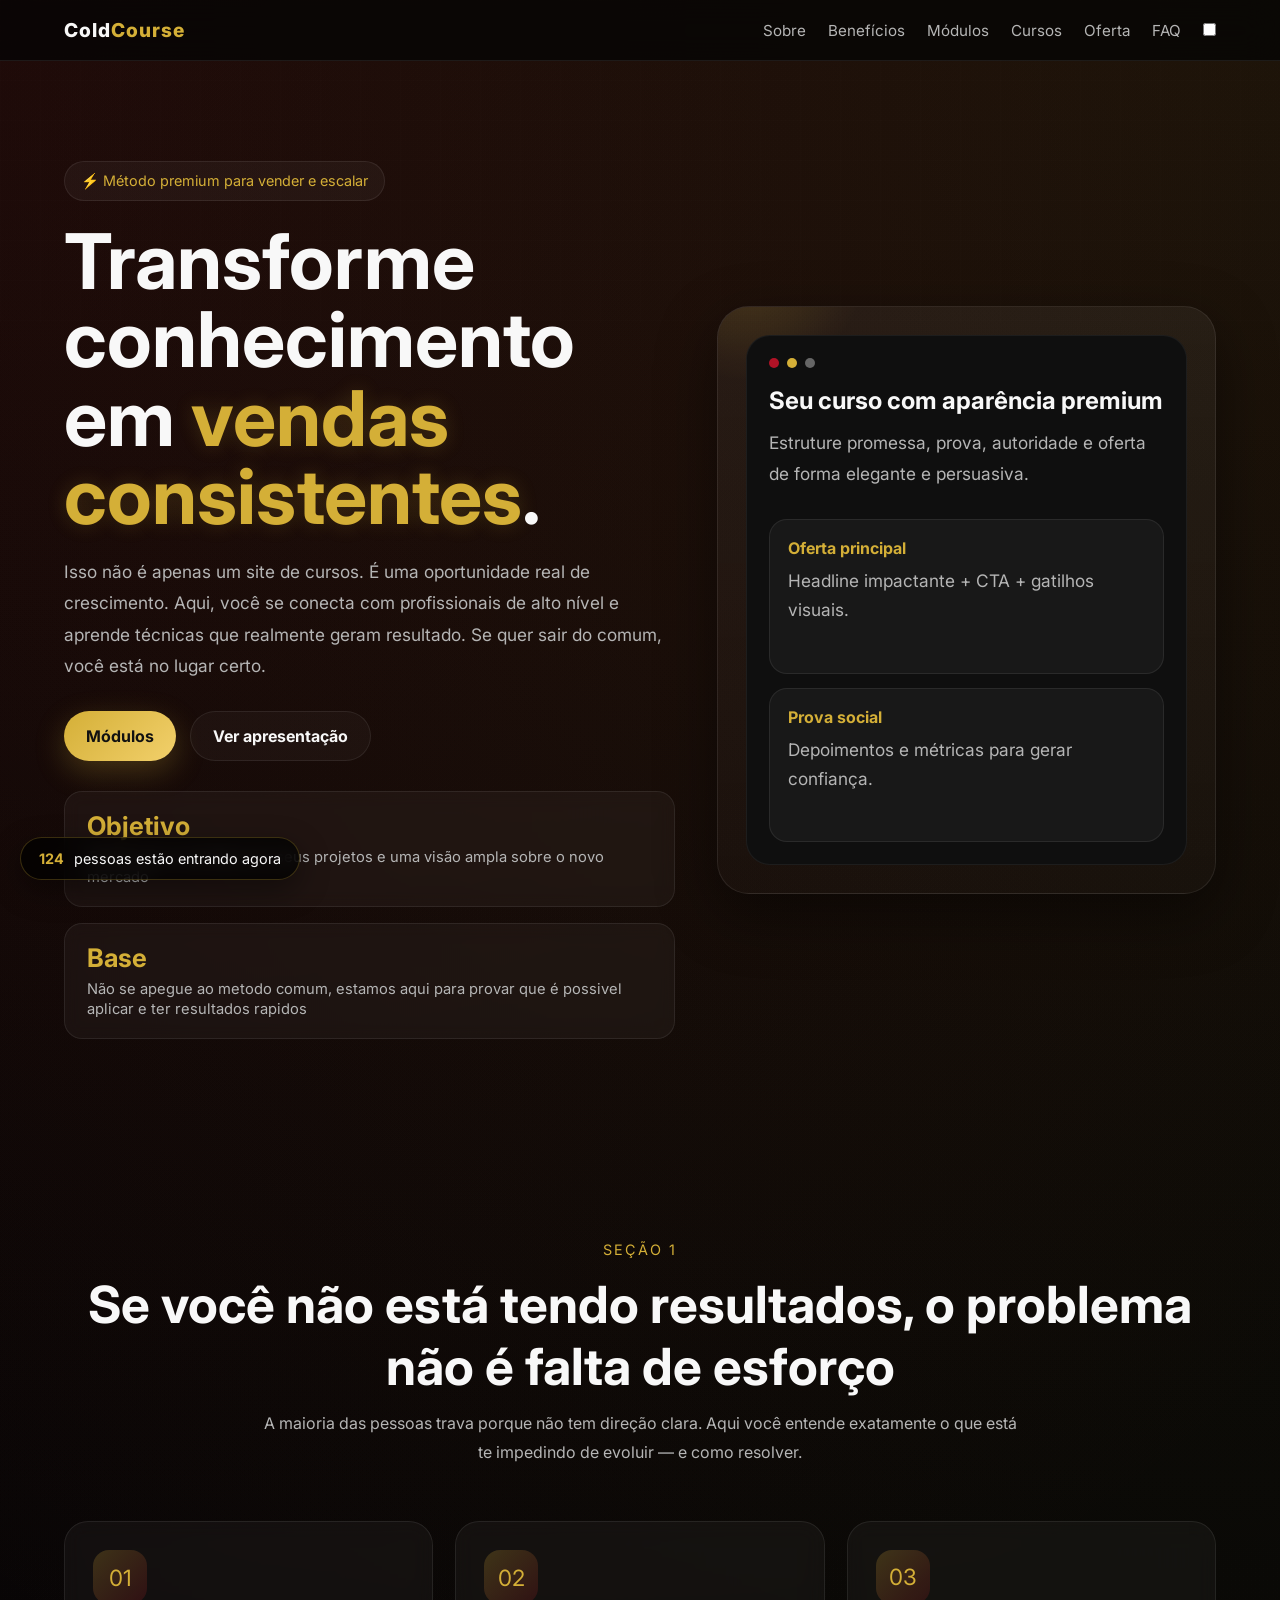
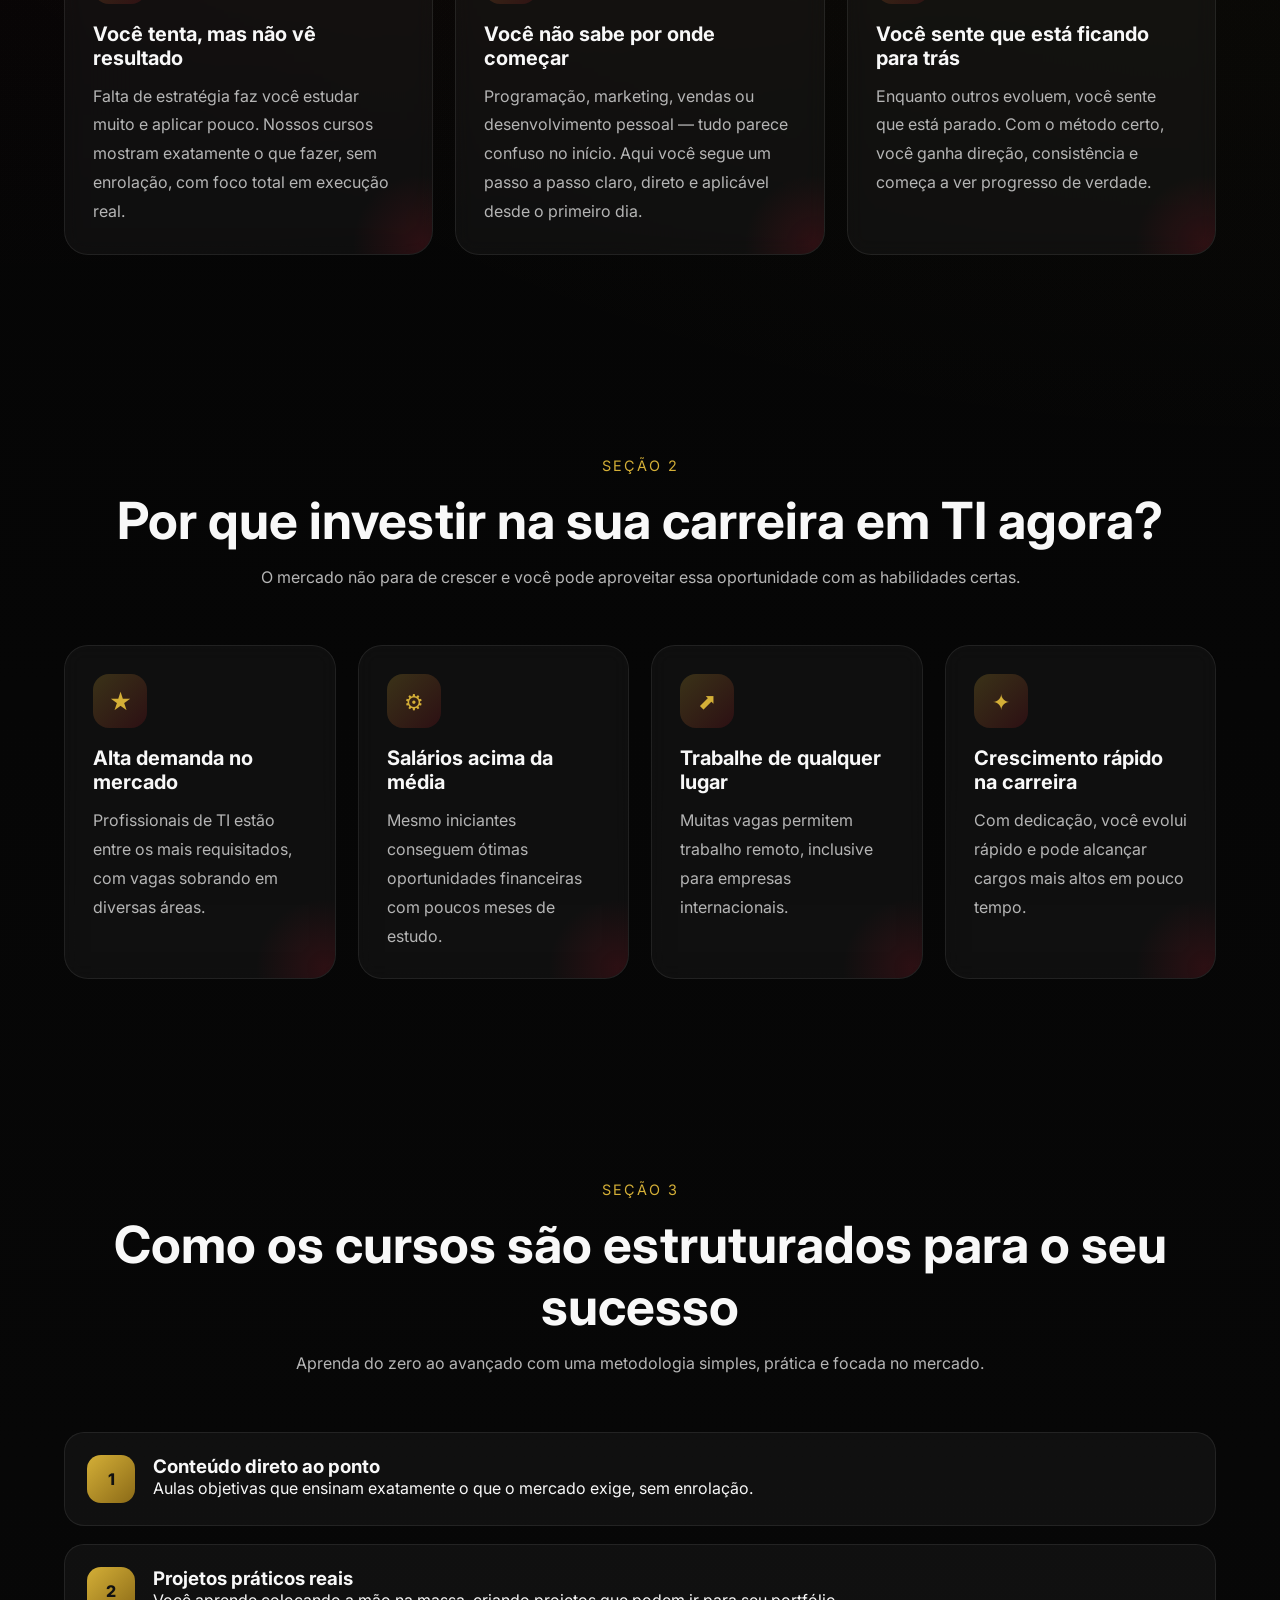
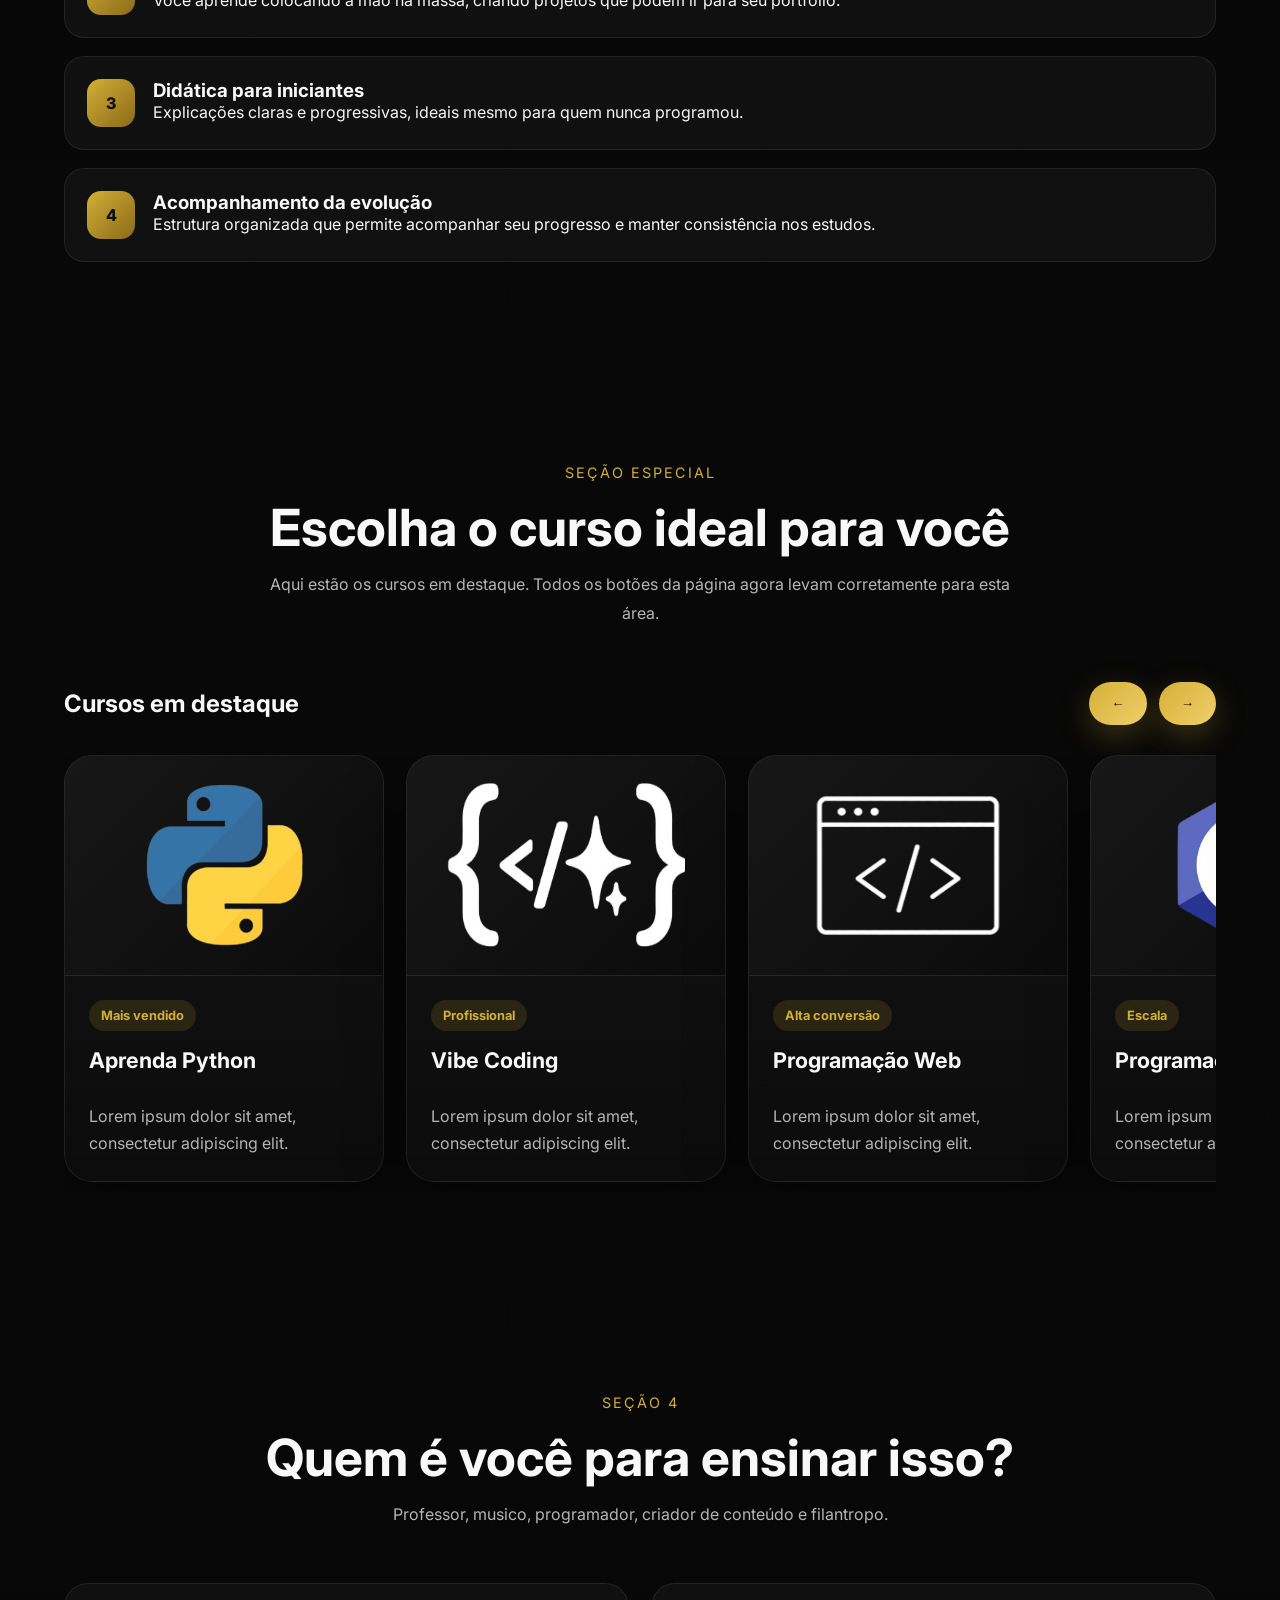
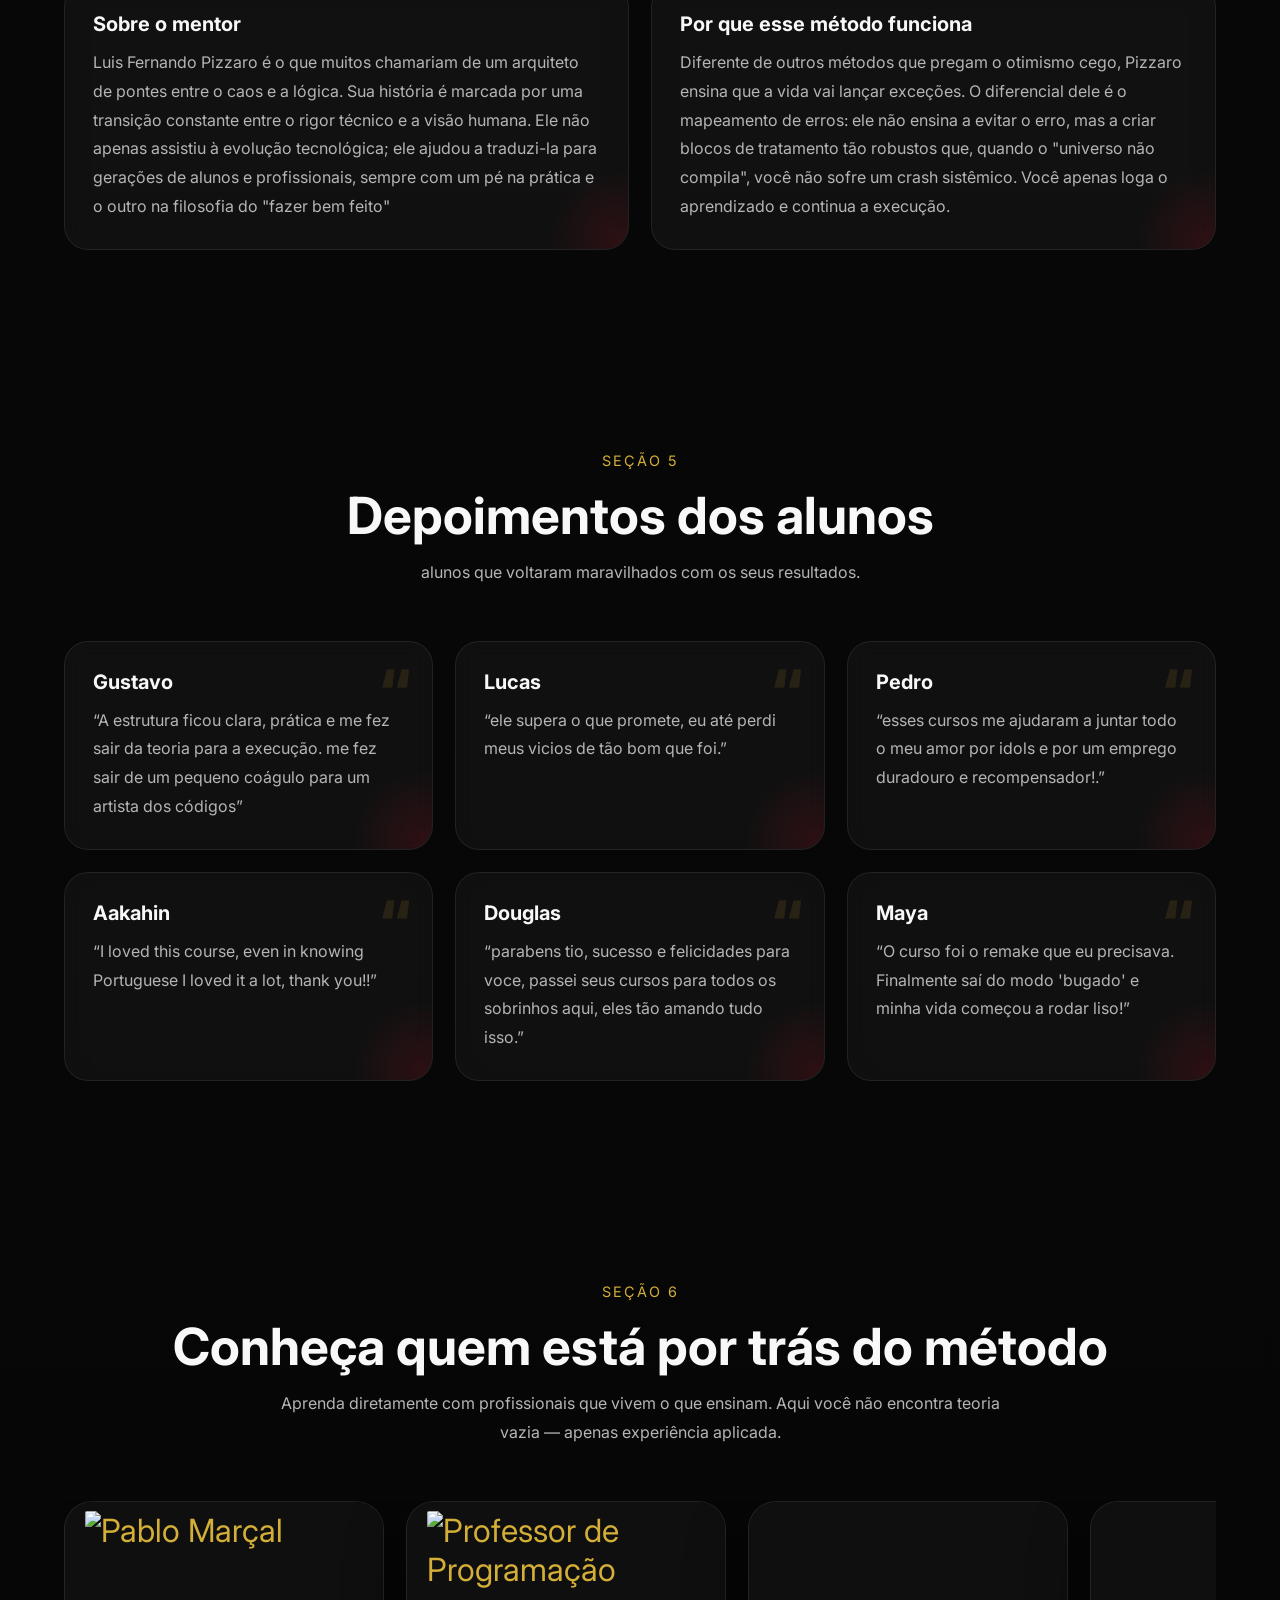
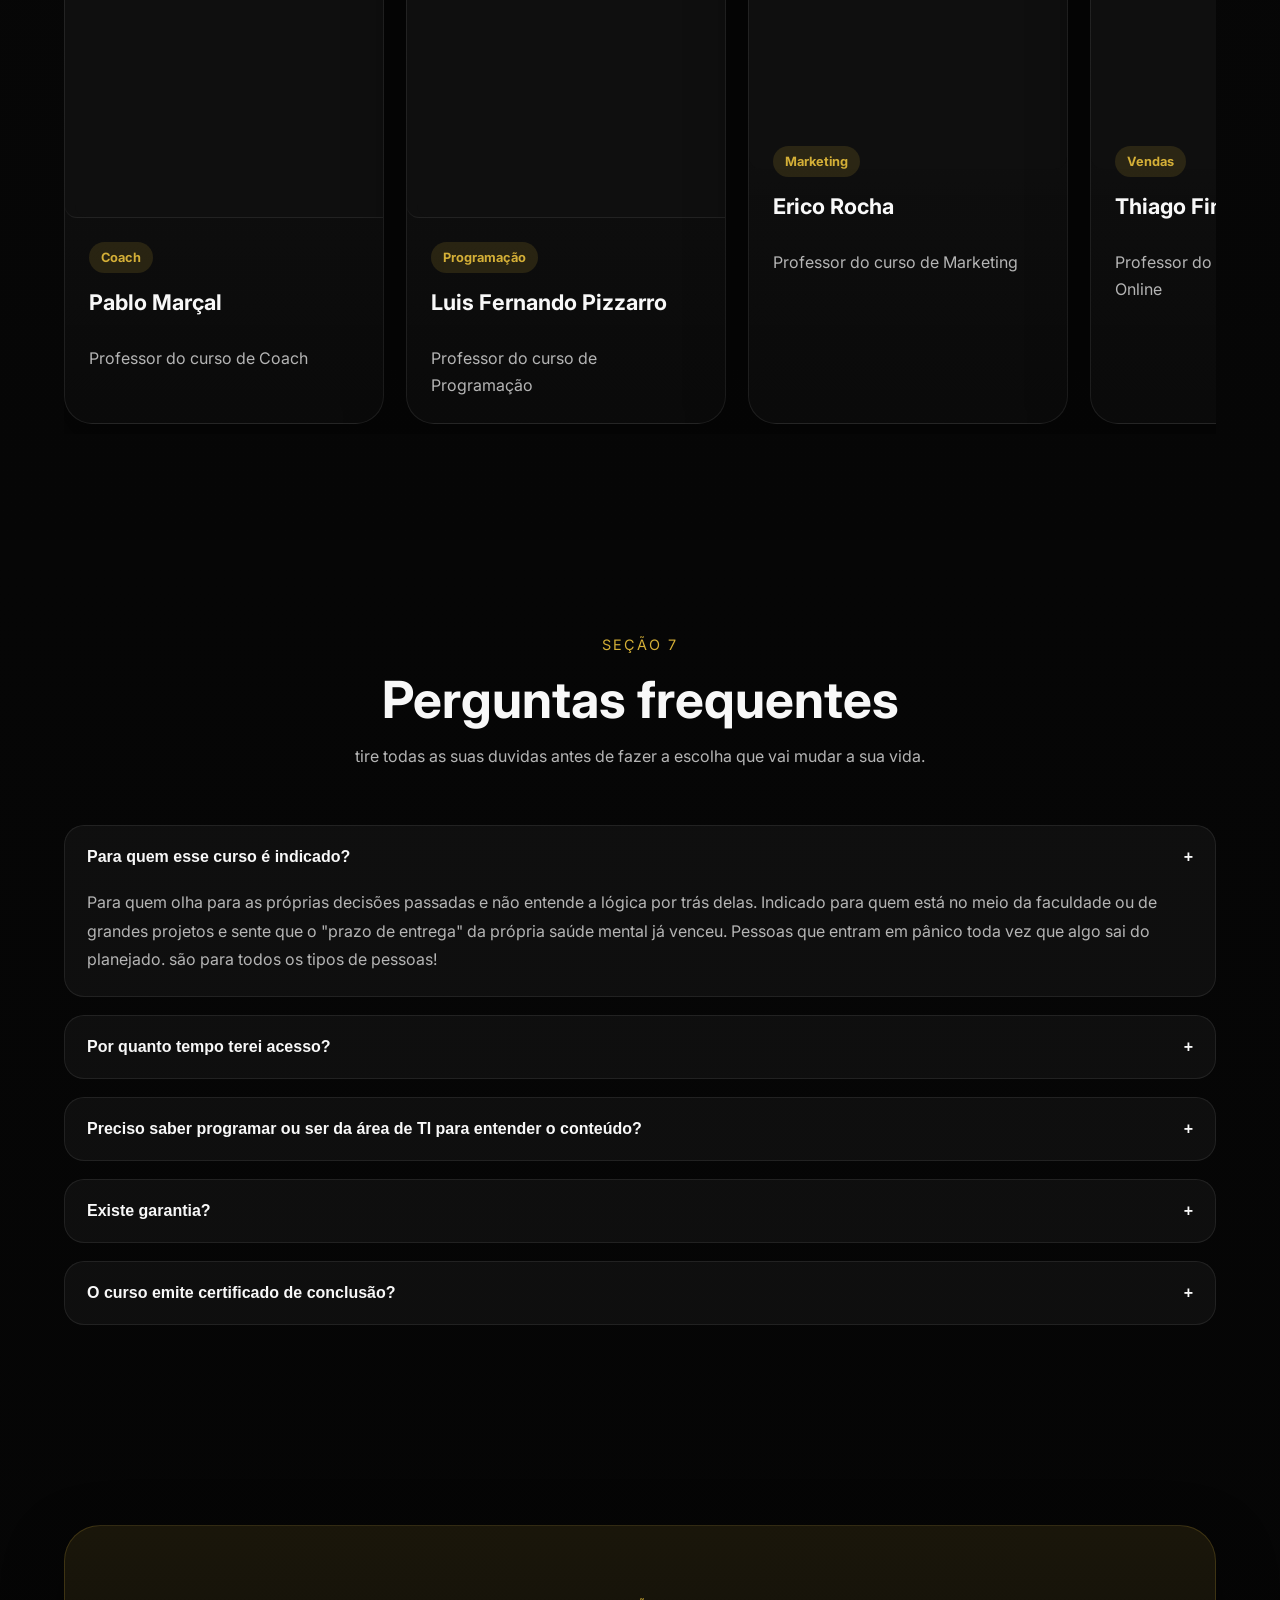
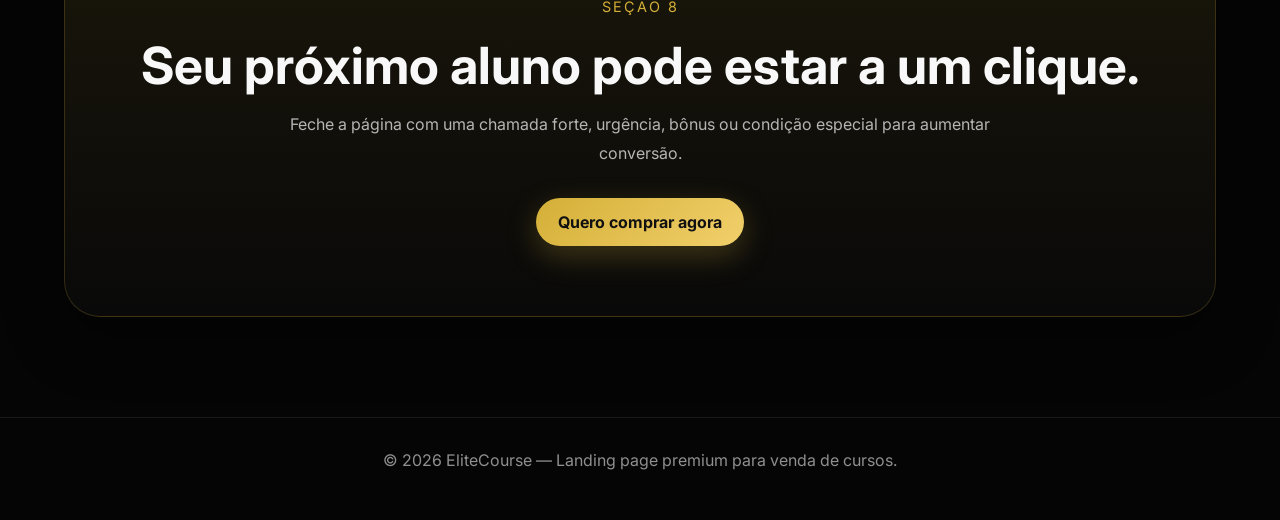
==== commit 4cee2b69: "button switch theme (light/dark mode)" ====
--- a/index.html
+++ b/index.html
@@ -28,6 +28,13 @@
         <li><a href="#cursos">Cursos</a></li>
         <li><a href="#preco">Oferta</a></li>
         <li><a href="#faq">FAQ</a></li>
+        <div class="theme-switch">
+          <input type="checkbox" id="themeToggle">
+        
+          <label for="themeToggle" class="switch-label">
+            <span class="switch-ball"></span>
+          </label>
+        </div>
       </ul>
 
 
--- a/style.css
+++ b/style.css
@@ -1,4 +1,5 @@
 :root {
+  /* DARK MODE */
   --bg: #050505;
   --bg-soft: #0f0f0f;
   --card: rgba(255, 255, 255, 0.04);
@@ -11,6 +12,23 @@
   --shadow: 0 20px 60px rgba(0, 0, 0, 0.45);
   --radius: 24px;
   --transition: 0.35s ease;
+  --bg:
+radial-gradient(
+  circle at top left,
+  rgba(177, 18, 38, 0.12),
+  transparent 22%
+),
+radial-gradient(
+  circle at top right,
+  rgba(212, 175, 55, 0.1),
+  transparent 24%
+),
+linear-gradient(
+  180deg,
+  #030303 0%,
+  #080808 45%,
+  #050505 100%
+);
 }
 * {
   margin: 0;
@@ -20,17 +38,7 @@
 }
 body {
   font-family: "Inter", sans-serif;
-  background: radial-gradient(
-      circle at top left,
-      rgba(177, 18, 38, 0.12),
-      transparent 22%
-    ),
-    radial-gradient(
-      circle at top right,
-      rgba(212, 175, 55, 0.1),
-      transparent 24%
-    ),
-    linear-gradient(180deg, #030303 0%, #080808 45%, #050505 100%);
+  background: var(--bg);
   color: var(--white);
   overflow-x: hidden;
 }
@@ -55,6 +63,9 @@
   backdrop-filter: blur(18px);
   background: rgba(5, 5, 5, 0.75);
   border-bottom: 1px solid var(--border);
+  body.light-mode header {
+    background: rgba(255,255,255,0.75);
+  }
 }
 .nav {
   max-width: 1200px;
@@ -220,7 +231,7 @@
   pointer-events: none;
 }
 .mock-window {
-  background: #0b0b0b;
+  background: var(--bg-soft);
   border: 1px solid rgba(255, 255, 255, 0.06);
   border-radius: 24px;
   padding: 22px;
@@ -247,7 +258,7 @@
   background: #666;
 }
 .mini-card {
-  background: rgba(255, 255, 255, 0.03);
+  background: var(--card);
   border: 1px solid var(--border);
   border-radius: 18px;
   padding: 18px;
@@ -349,7 +360,7 @@
   display: flex;
   gap: 18px;
   align-items: flex-start;
-  background: rgba(255, 255, 255, 0.03);
+  background: var(--card);
   border: 1px solid var(--border);
   border-radius: 20px;
   padding: 22px;
@@ -377,7 +388,7 @@
   top: 18px;
   right: 18px;
   background: linear-gradient(135deg, var(--red), #d12b3f);
-  color: white;
+  color: var(--white);
   padding: 8px 12px;
   border-radius: 999px;
   font-size: 0.8rem;
@@ -417,7 +428,7 @@
 .faq-item {
   border: 1px solid var(--border);
   border-radius: 20px;
-  background: rgba(255, 255, 255, 0.03);
+  background: var(--card);
   overflow: hidden;
 }
 .faq-question {
@@ -712,7 +723,6 @@
   margin-right: 6px;
 }
 
-
 /*POPUP*/
 .sale-popup {
   position: fixed;
@@ -722,9 +732,9 @@
 
   width: 320px;
 
-  background: rgba(8,8,8,0.96);
-
-  border: 1px solid rgba(212,175,55,0.18);
+  background: rgba(8, 8, 8, 0.96);
+
+  border: 1px solid rgba(212, 175, 55, 0.18);
 
   border-radius: 18px;
 
@@ -741,10 +751,7 @@
 
   transform: translateY(-20px);
 
-  transition:
-    opacity .4s ease,
-    transform .4s ease,
-    visibility .4s;
+  transition: opacity 0.4s ease, transform 0.4s ease, visibility 0.4s;
 }
 
 .sale-popup.show {
@@ -766,17 +773,17 @@
 
   border-radius: 50%;
 
-  background: rgba(255,255,255,0.06);
-
-  color: white;
+  background: rgba(255, 255, 255, 0.06);
+
+  color: var(--white);
 
   cursor: pointer;
 
-  transition: .3s;
+  transition: 0.3s;
 }
 
 .popup-close:hover {
-  background: rgba(177,18,38,0.8);
+  background: rgba(177, 18, 38, 0.8);
 }
 
 .popup-content {
@@ -788,7 +795,7 @@
 .popup-badge {
   width: fit-content;
 
-  background: rgba(212,175,55,0.12);
+  background: rgba(212, 175, 55, 0.12);
 
   color: var(--gold);
 
@@ -802,7 +809,7 @@
 }
 
 .popup-content p {
-  color: white;
+  color: var(--white);
   font-size: 0.95rem;
   line-height: 1.5;
 }
@@ -816,7 +823,7 @@
   color: white;
 }
 
-<<<<<<< HEAD
+/*<<<<<<< HEAD - Nao sei c isso alguem adicionei*/
 .popup-click {
   font-size: 0.82rem;
   color: var(--muted);
@@ -824,23 +831,88 @@
 
 .sale-popup:hover {
   transform: translateY(-4px);
-  border-color: rgba(212,175,55,0.35);
-}
-=======
-.iconcourse{
+  border-color: rgba(212, 175, 55, 0.35);
+}
+/*=======*/
+.iconcourse {
   width: 100%;
   height: 100%;
 }
-.iconcourse2{
+.iconcourse2 {
   width: 50%;
   height: 75%;
 }
-.iconcourse3{
+.iconcourse3 {
   width: 75%;
   height: 100%;
 }
-.iconcoursevibe{
+.iconcoursevibe {
   width: 75%;
   height: 75%;
 }
->>>>>>> 6857019b9c5fecea6869ab56a5dc25618d11a2c1
+/*>>>>>>> 6857019b9c5fecea6869ab56a5dc25618d11a2c1 - Nao sei c isso alguem adicionei */
+/*Botao TEMA LIGHT*/
+/* LIGHT MODE */
+
+body.light-mode {
+  --bg: #f4f4f4;
+
+  --bg-soft: #ffffff;
+
+  --card: rgba(255, 255, 255, 0.88);
+
+  --white: #111111;
+
+  --muted: #555555;
+
+  --gold: #c89b2c;
+
+  --gold-soft: rgba(200, 155, 44, 0.12);
+
+  --border: rgba(0, 0, 0, 0.08);
+
+  --shadow: 0 15px 40px rgba(0, 0, 0, 0.08);
+
+  --bg:
+radial-gradient(
+  circle at top left,
+  rgba(212,175,55,0.08),
+  transparent 20%
+),
+linear-gradient(
+  180deg,
+  #f8f8f8 0%,
+  #ececec 100%
+);
+  color: var(--white);
+}
+body.light-mode {
+
+  --bg:
+  radial-gradient(
+    circle at top left,
+    rgba(212,175,55,0.08),
+    transparent 20%
+  ),
+  linear-gradient(
+    180deg,
+    #f8f8f8 0%,
+    #ececec 100%
+  );
+
+  --bg-soft: #ffffff;
+
+  --card: rgba(255,255,255,0.88);
+
+  --white: #111111;
+
+  --muted: #555555;
+
+  --gold: #c89b2c;
+
+  --border: rgba(0,0,0,0.08);
+
+  --shadow: 0 15px 40px rgba(0,0,0,0.08);
+
+  color: var(--white);
+}
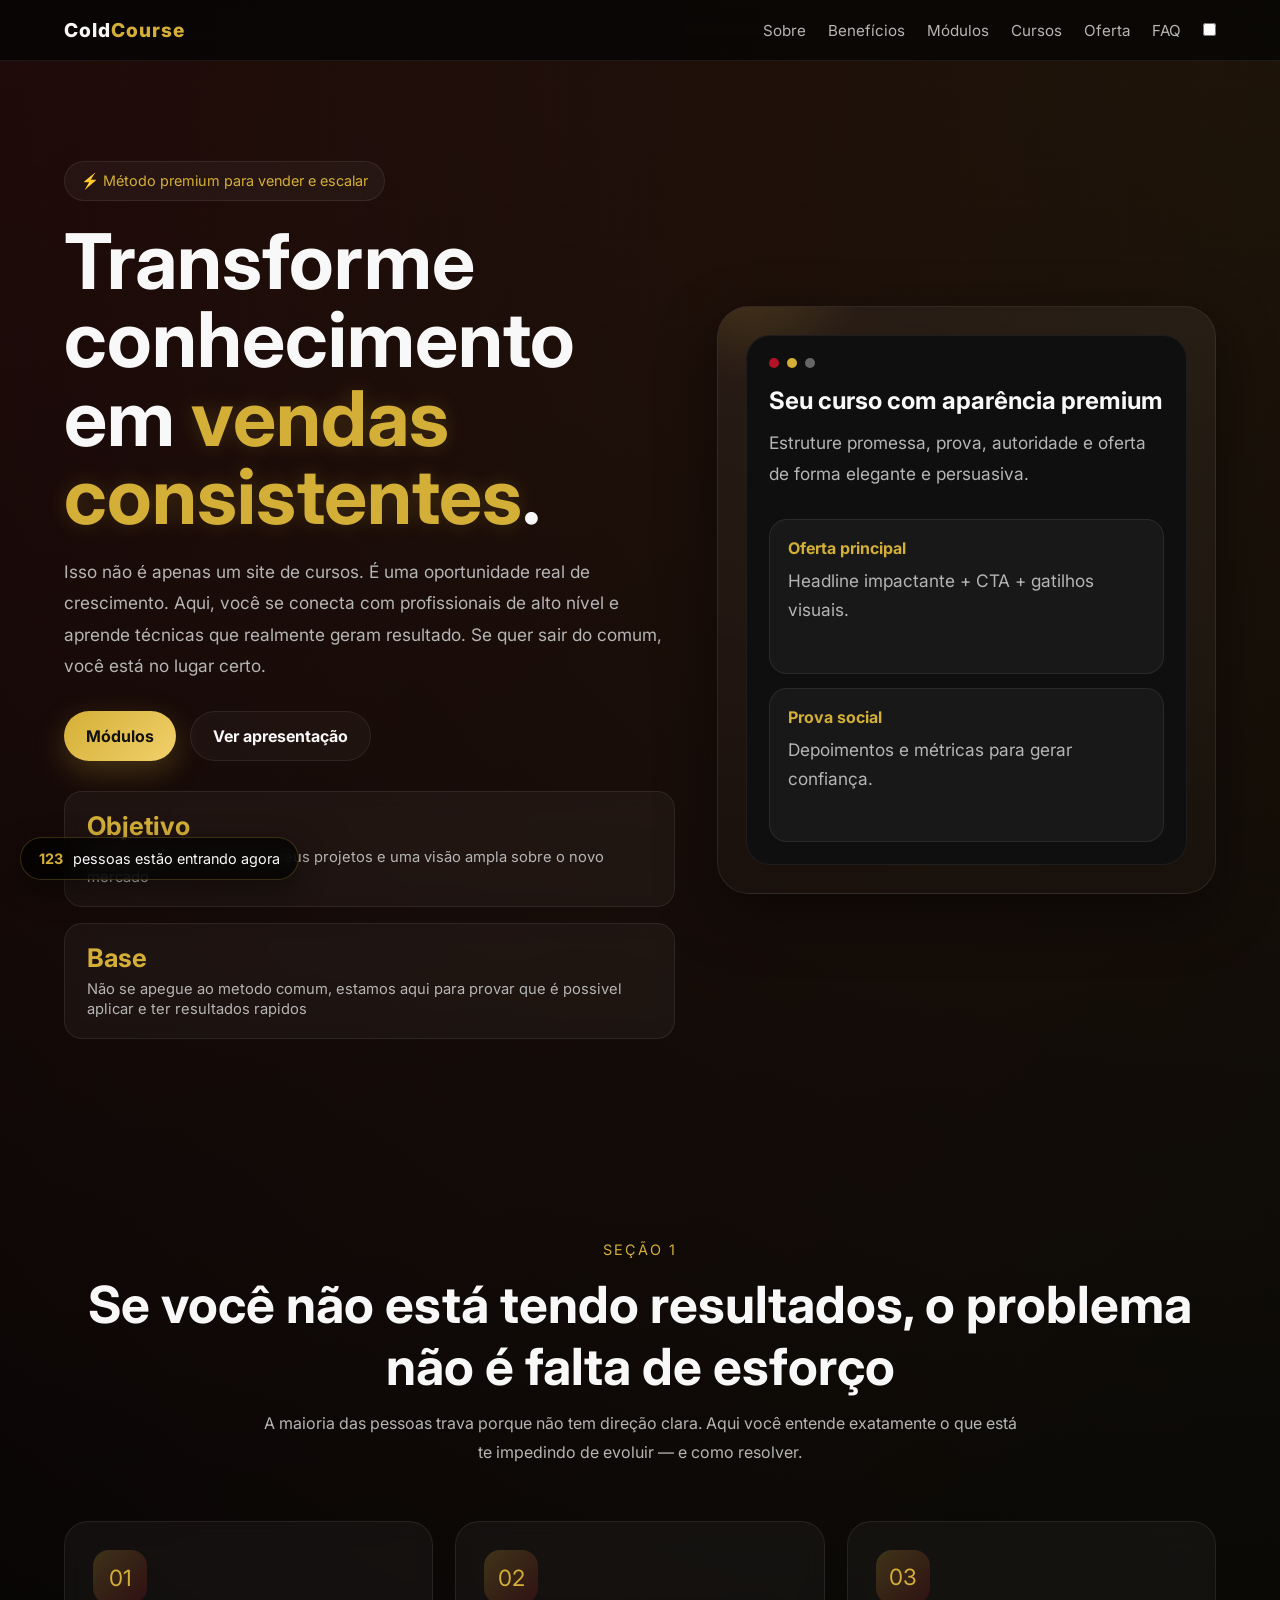
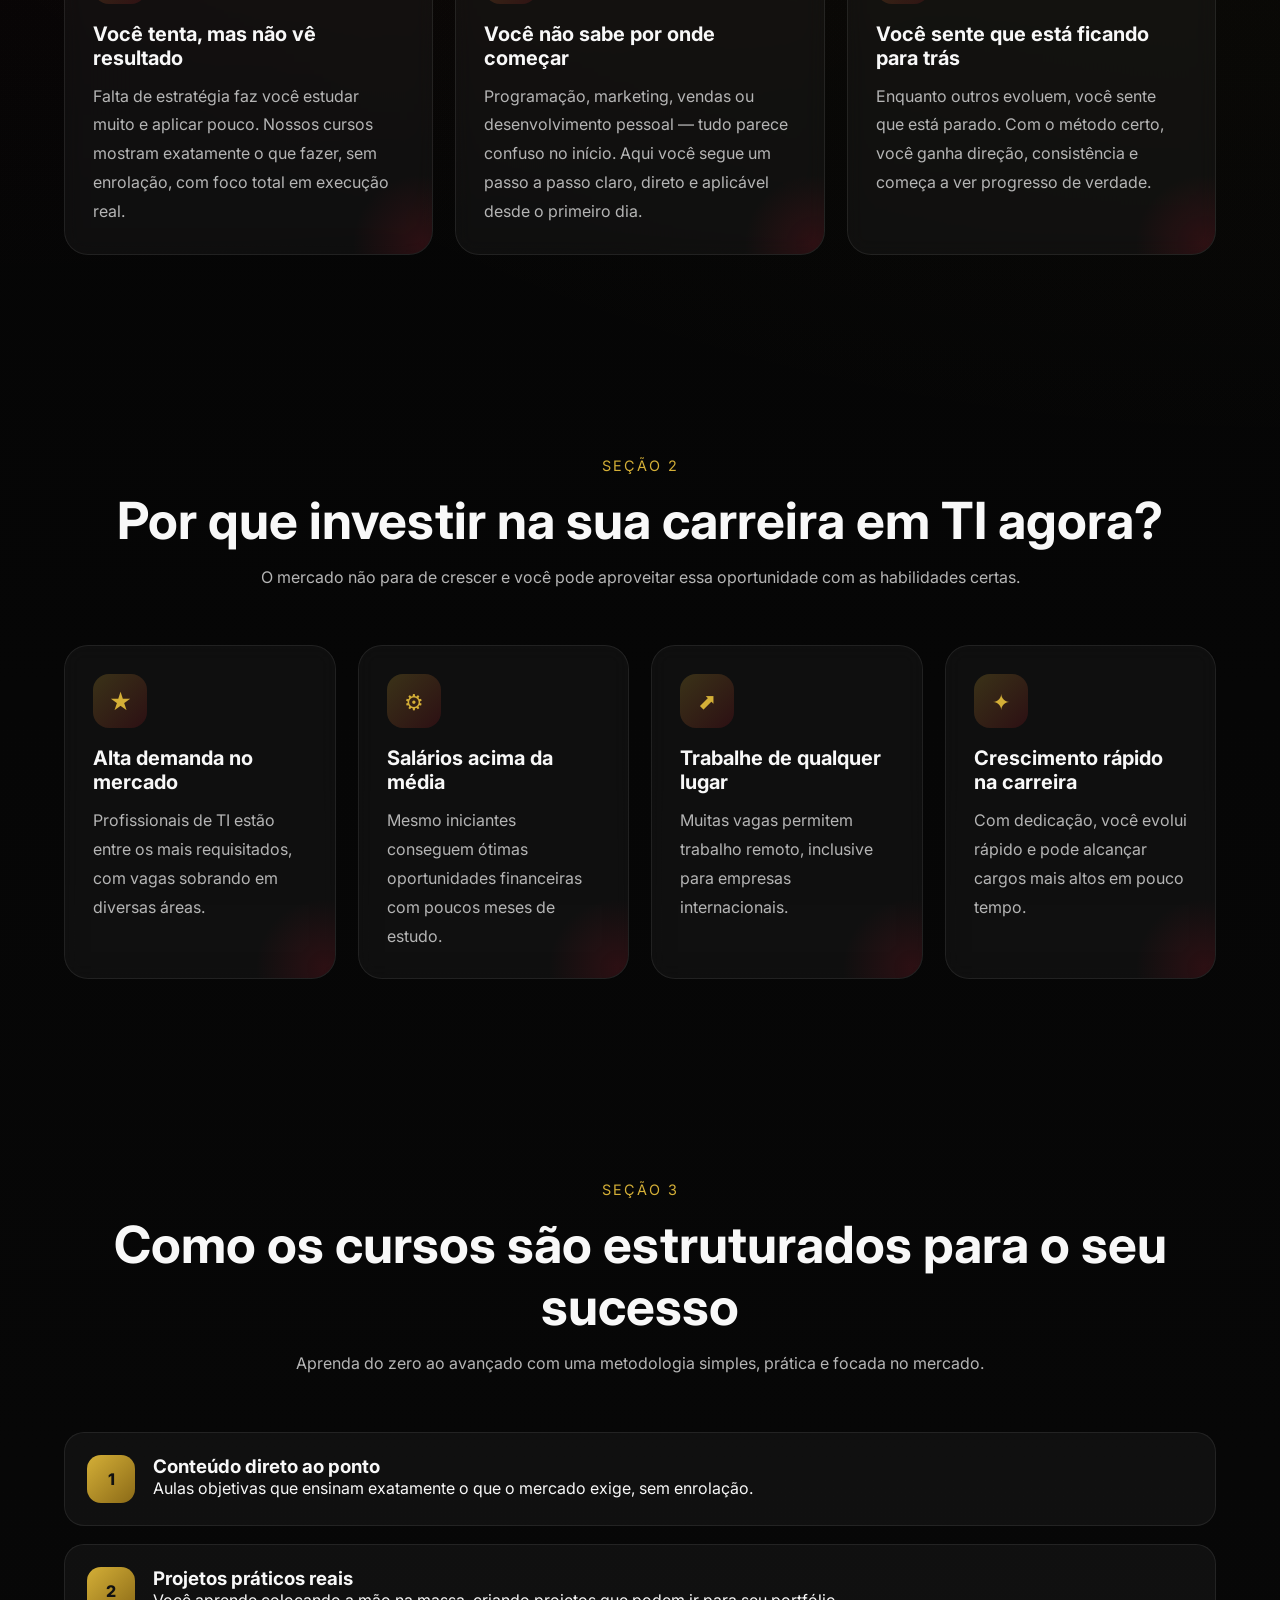
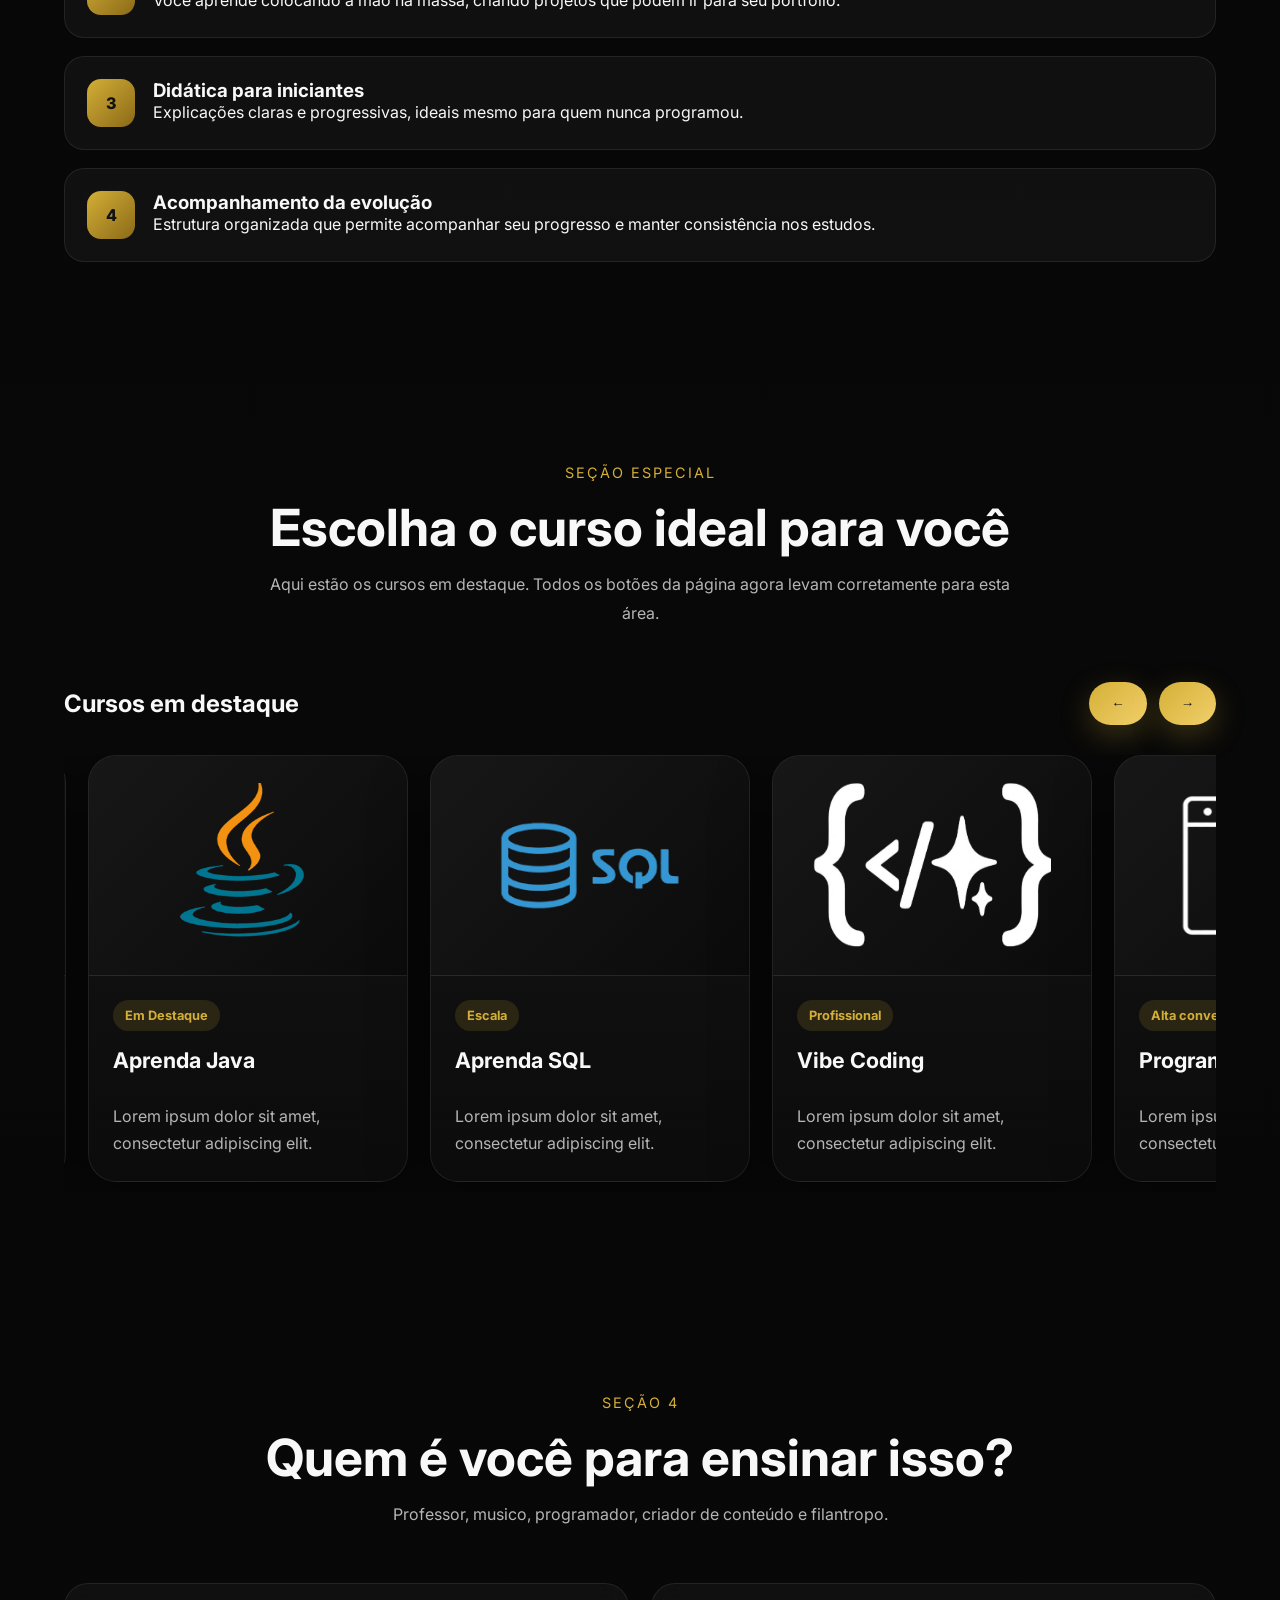
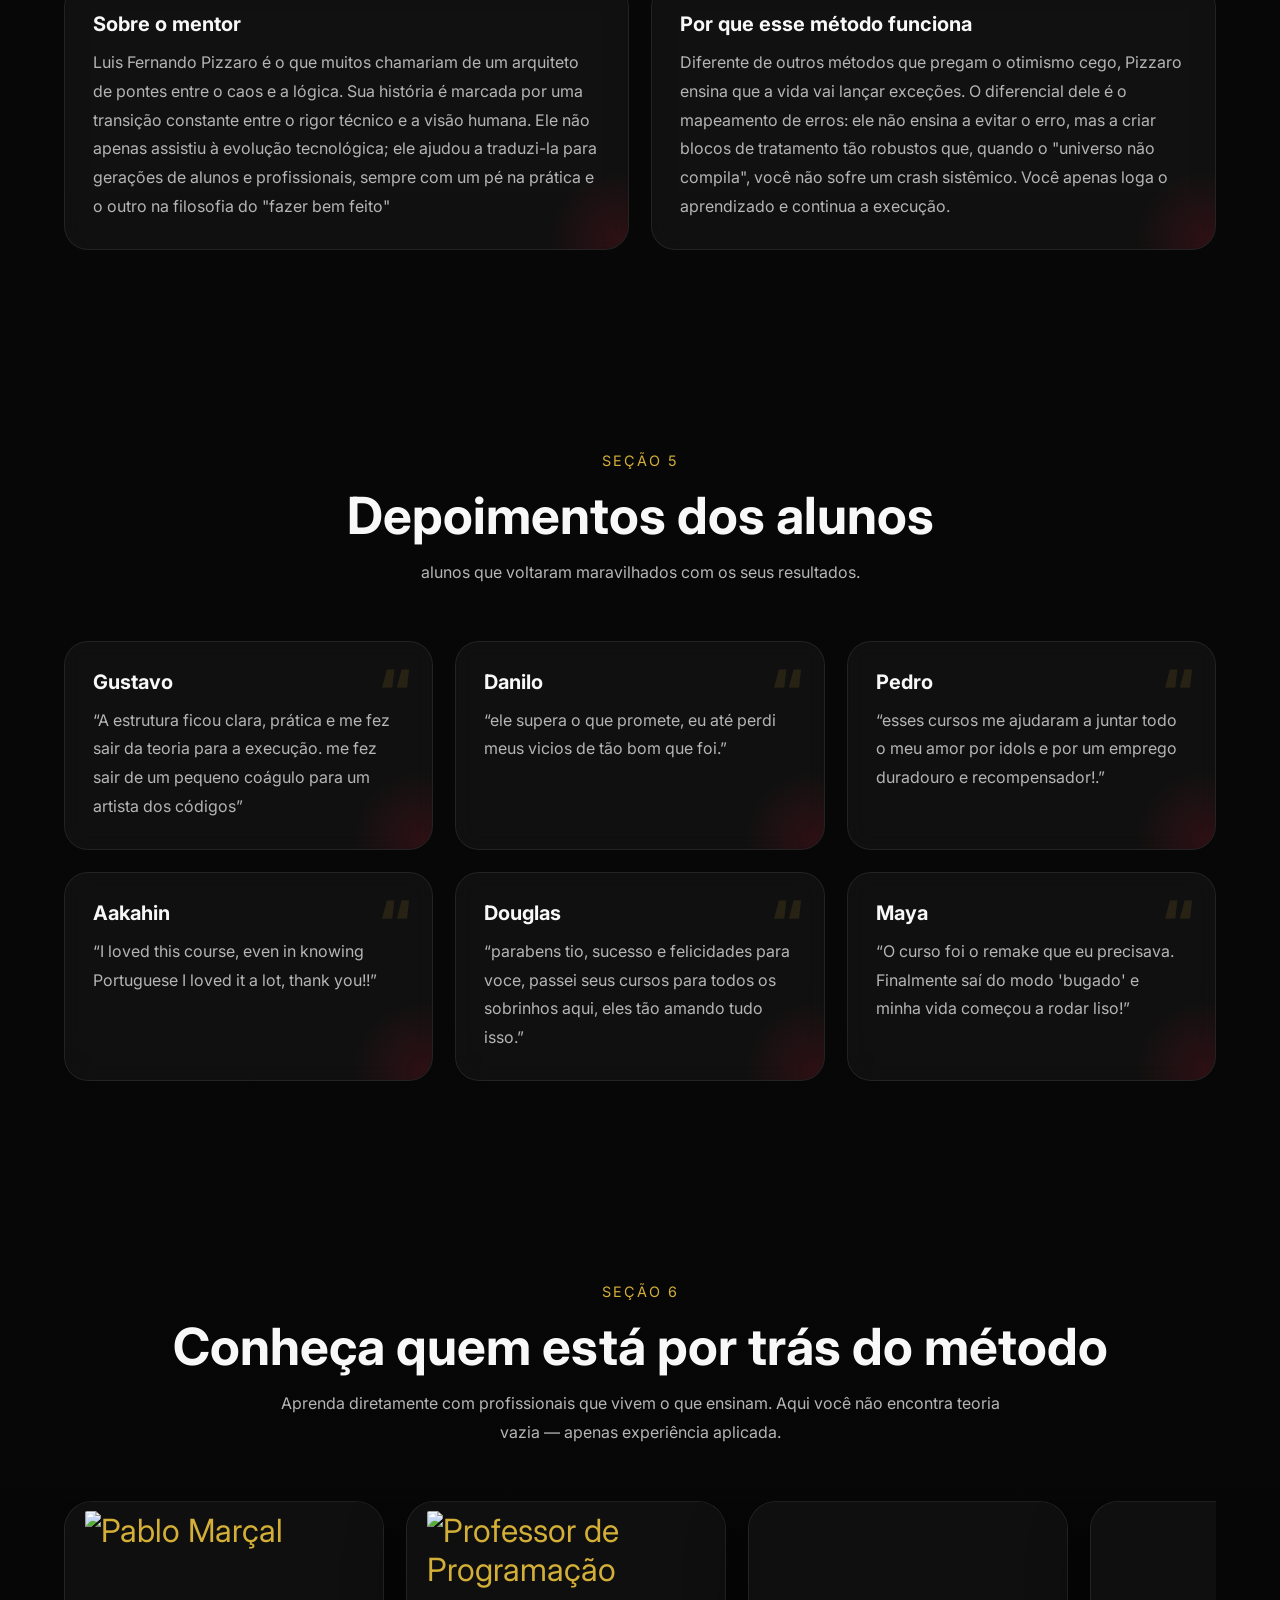
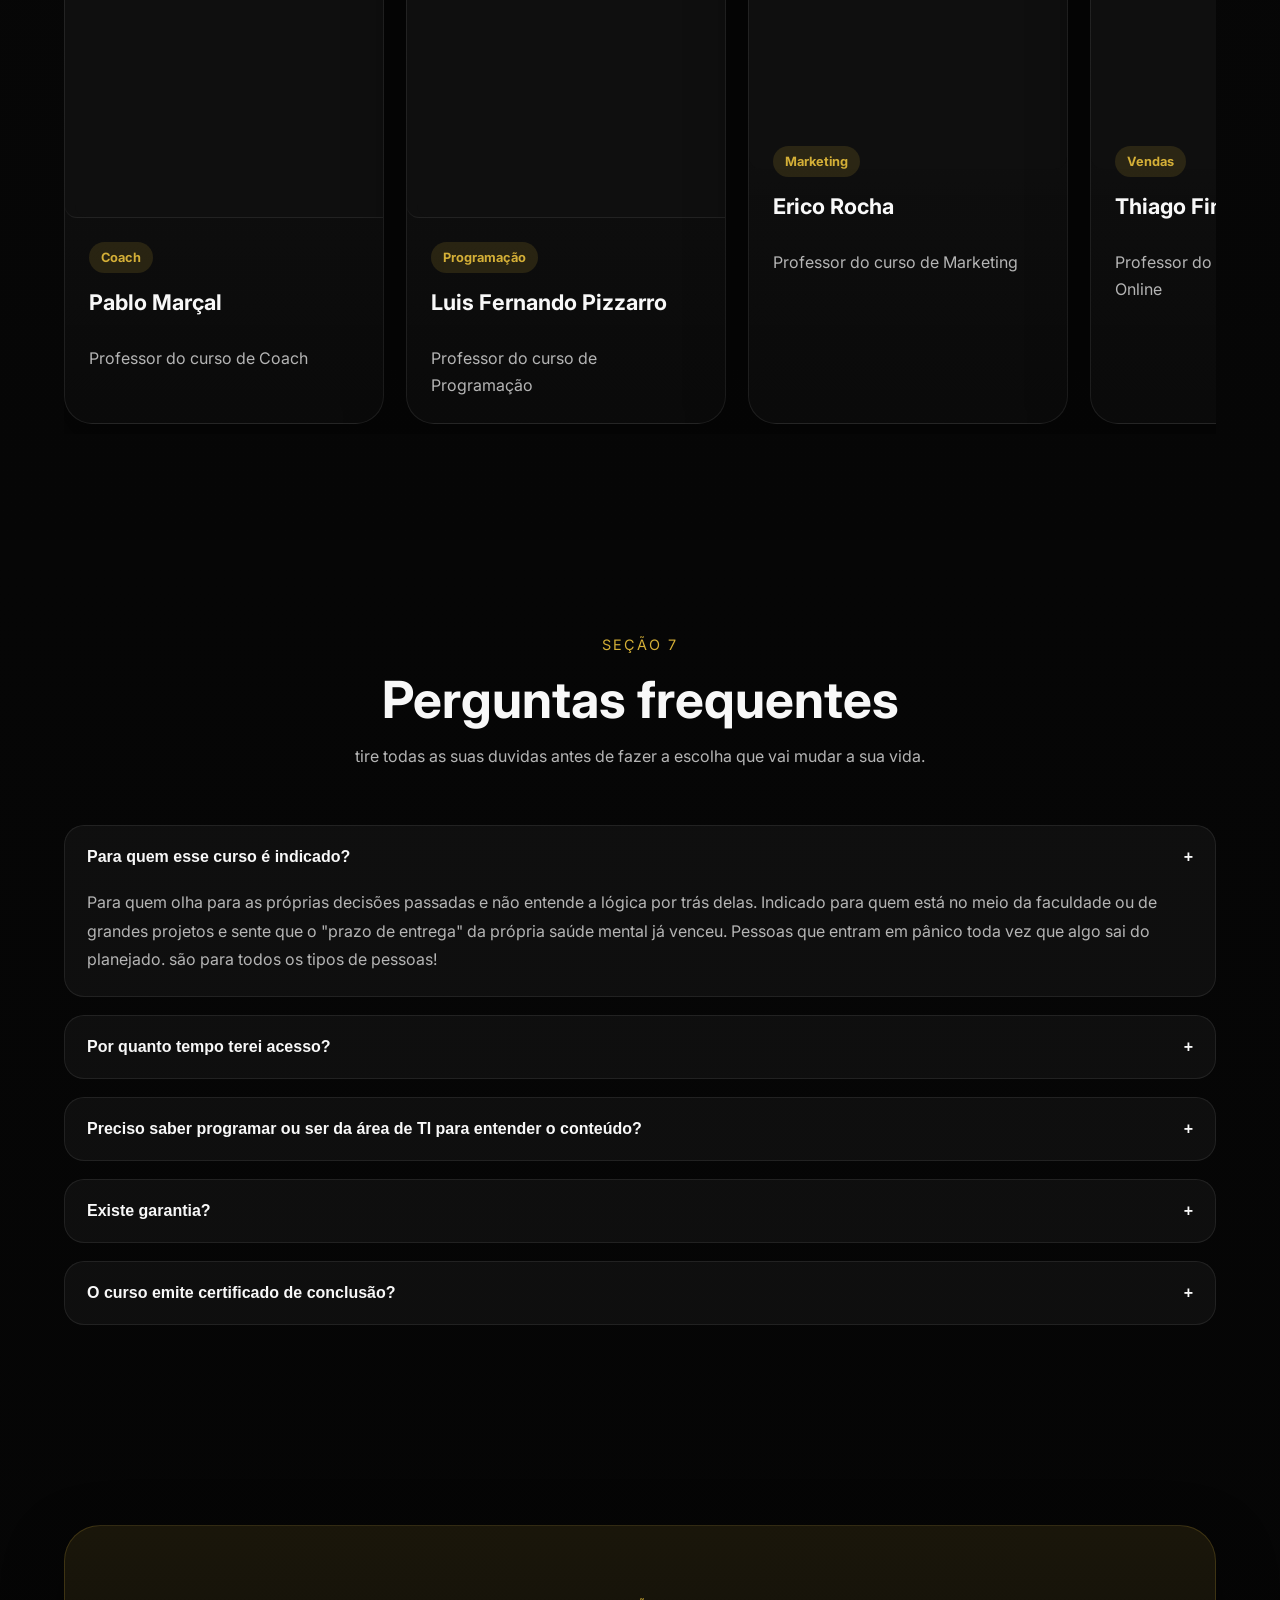
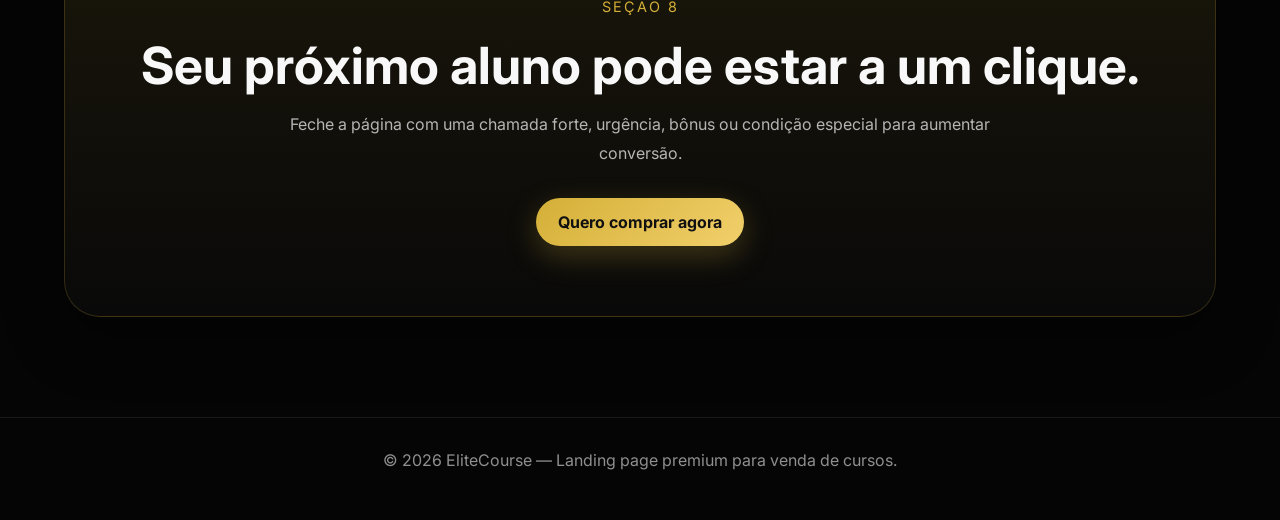
==== commit a21e9964: "course cards to be finished, adding iframe and linking it with drive." ====
--- a/index.html
+++ b/index.html
@@ -227,6 +227,33 @@
           </p>
         </div>
       </div>
+      <div class="course-card" id="abrirPopup" style="cursor:pointer;">
+        <div class="course-image"><img src="img/java.png" class="iconcourse3"></div>
+          <div class="course-content">
+            <span class="course-tag">Em Destaque</span>
+            <h3>Aprenda Java</h3>
+            <p class="course-short">
+              Lorem ipsum dolor sit amet, consectetur adipiscing elit.
+            </p>
+            <p class="course-overlay">
+              Estruture funil, copy, páginas, tráfego e estratégias de fechamento.
+            </p>
+          </div>
+      </div>
+
+      <div class="course-card">
+        <div class="course-image"><img src="img/sql.png" class="iconcourse3"></div>
+        <div class="course-content">
+          <span class="course-tag">Escala</span>
+          <h3>Aprenda SQL</h3>
+          <p class="course-short">
+            Lorem ipsum dolor sit amet, consectetur adipiscing elit.
+          </p>
+          <p class="course-overlay">
+            Estruture funil, copy, páginas, tráfego e estratégias de fechamento.
+          </p>
+        </div>
+      </div>
 
       <div class="course-card">
         <div class="course-image"><img src="img/vibecoding.png" class="iconcoursevibe"></div>
@@ -271,10 +298,10 @@
       </div>
 
       <div class="course-card">
-        <div class="course-image"><img src="img/sql.png" class="iconcourse3"></div>
+        <div class="course-image"><img src="img/csharpicon.png" class="iconcourse2"></div>
         <div class="course-content">
           <span class="course-tag">Escala</span>
-          <h3>Aprenda SQL</h3>
+          <h3>C#</h3>
           <p class="course-short">
             Lorem ipsum dolor sit amet, consectetur adipiscing elit.
           </p>
@@ -284,35 +311,14 @@
         </div>
       </div>
 
-      <div class="course-card">
-        <div class="course-image"><img src="img/java.png" class="iconcourse3"></div>
-        <div class="course-content">
-          <span class="course-tag">Escala</span>
-          <h3>Aprenda Java</h3>
-          <p class="course-short">
-            Lorem ipsum dolor sit amet, consectetur adipiscing elit.
-          </p>
-          <p class="course-overlay">
-            Estruture funil, copy, páginas, tráfego e estratégias de fechamento.
-          </p>
-        </div>
-      </div>
-
-      <div class="course-card">
-        <div class="course-image">🚀</div>
-        <div class="course-content">
-          <span class="course-tag">Escala</span>
-          <h3>Banco de Dados com SQL</h3>
-          <p class="course-short">
-            Lorem ipsum dolor sit amet, consectetur adipiscing elit.
-          </p>
-          <p class="course-overlay">
-            Estruture funil, copy, páginas, tráfego e estratégias de fechamento.
-          </p>
-        </div>
-      </div>
-    </div>
-
+    </div>
+    <div id="modal" style="display:none;">
+        <div id="overlay"></div>
+        <div id="conteudo">
+          <iframe id="meuIframe"></iframe>
+          <button id="fechar">Fechar</button>
+        </div>
+      </div>
 
   </section>
 
@@ -363,7 +369,7 @@
       </div>
 
       <div class="card testimonial reveal">
-        <h3>Lucas</h3>
+        <h3>Danilo</h3>
         <p>“ele supera o que promete, eu até perdi meus vicios de tão bom que foi.”</p>
       </div>
 
--- a/style.css
+++ b/style.css
@@ -915,4 +915,35 @@
   --shadow: 0 15px 40px rgba(0,0,0,0.08);
 
   color: var(--white);
+}
+
+#modal {
+  position: fixed;
+  top: 0;
+  left: 0;
+  width: 100%;
+  height: 100%;
+}
+
+#overlay {
+  position: absolute;
+  width: 100%;
+  height: 100%;
+  background: rgba(0,0,0,0.6);
+}
+
+#conteudo {
+  position: absolute;
+  top: 50%;
+  left: 50%;
+  width: 80%;
+  height: 80%;
+  transform: translate(-50%, -50%);
+  background: white;
+}
+
+iframe {
+  width: 100%;
+  height: 90%;
+  border: none;
 }
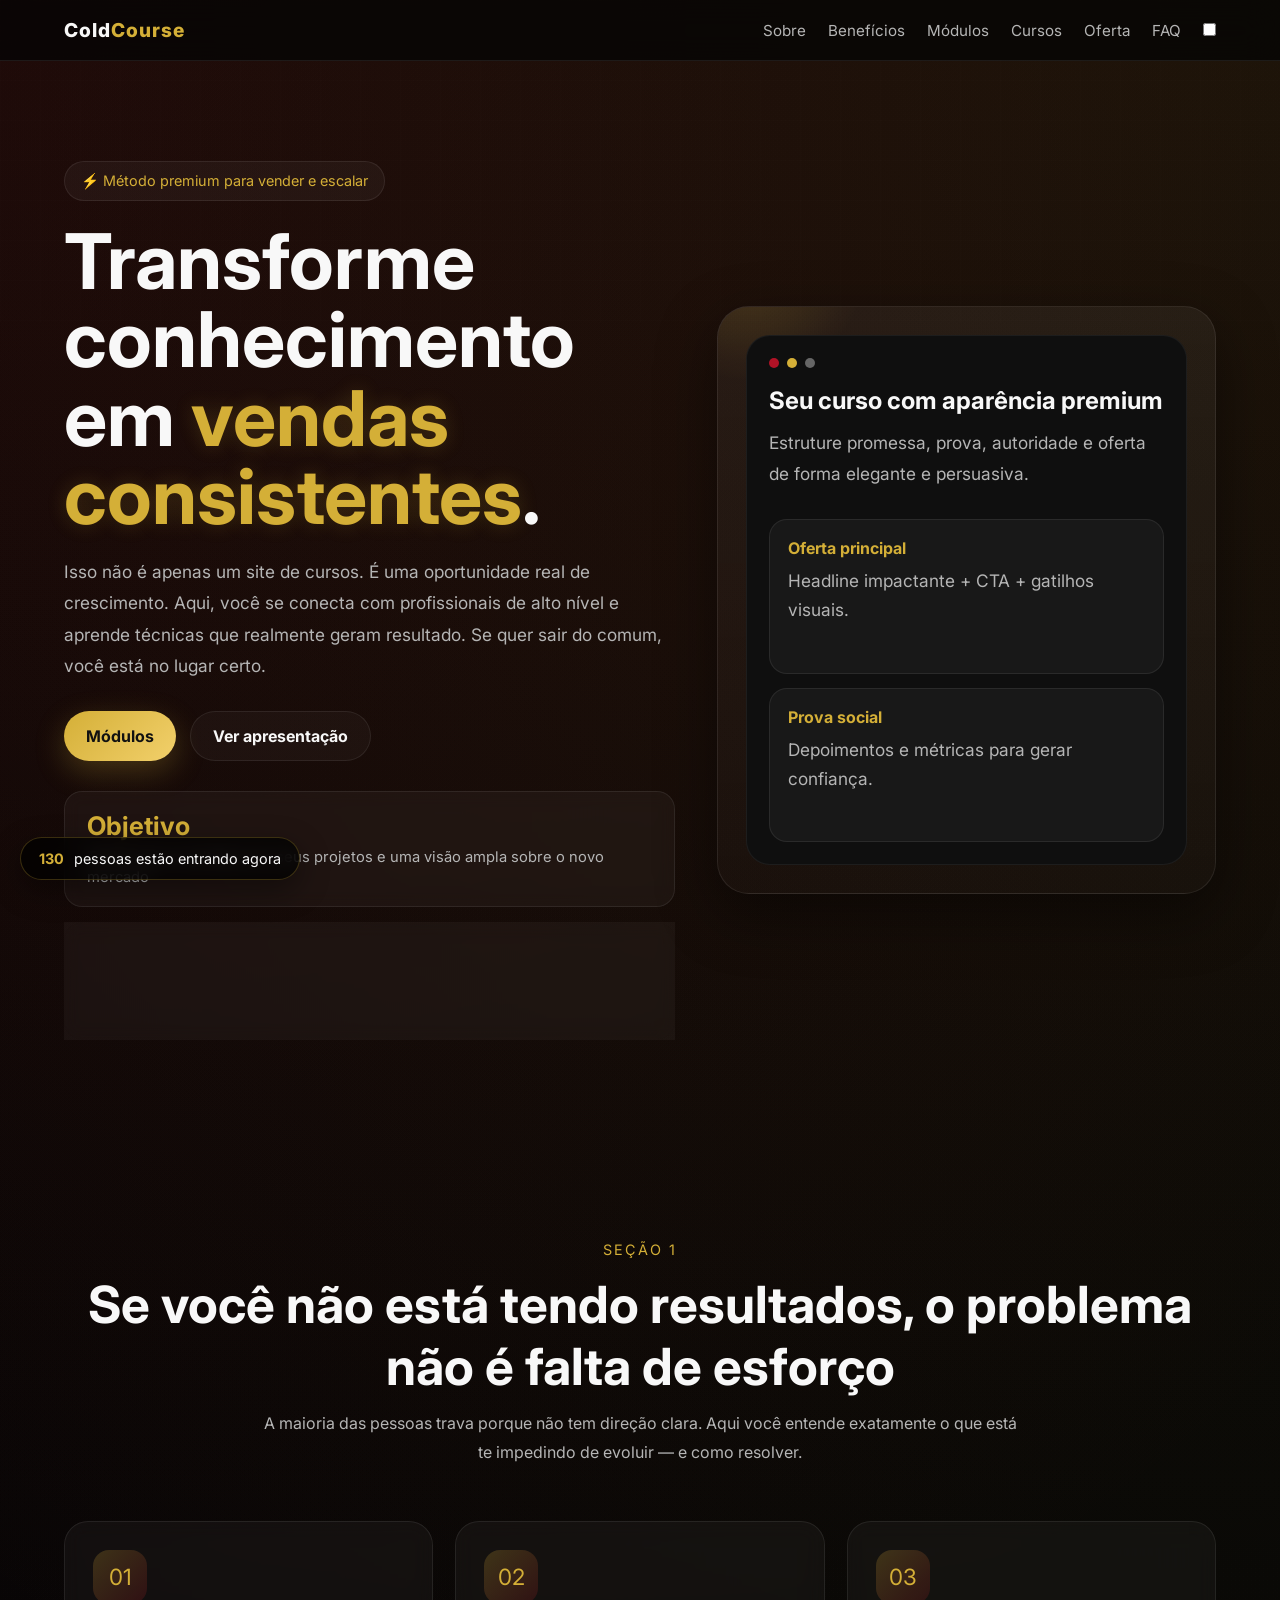
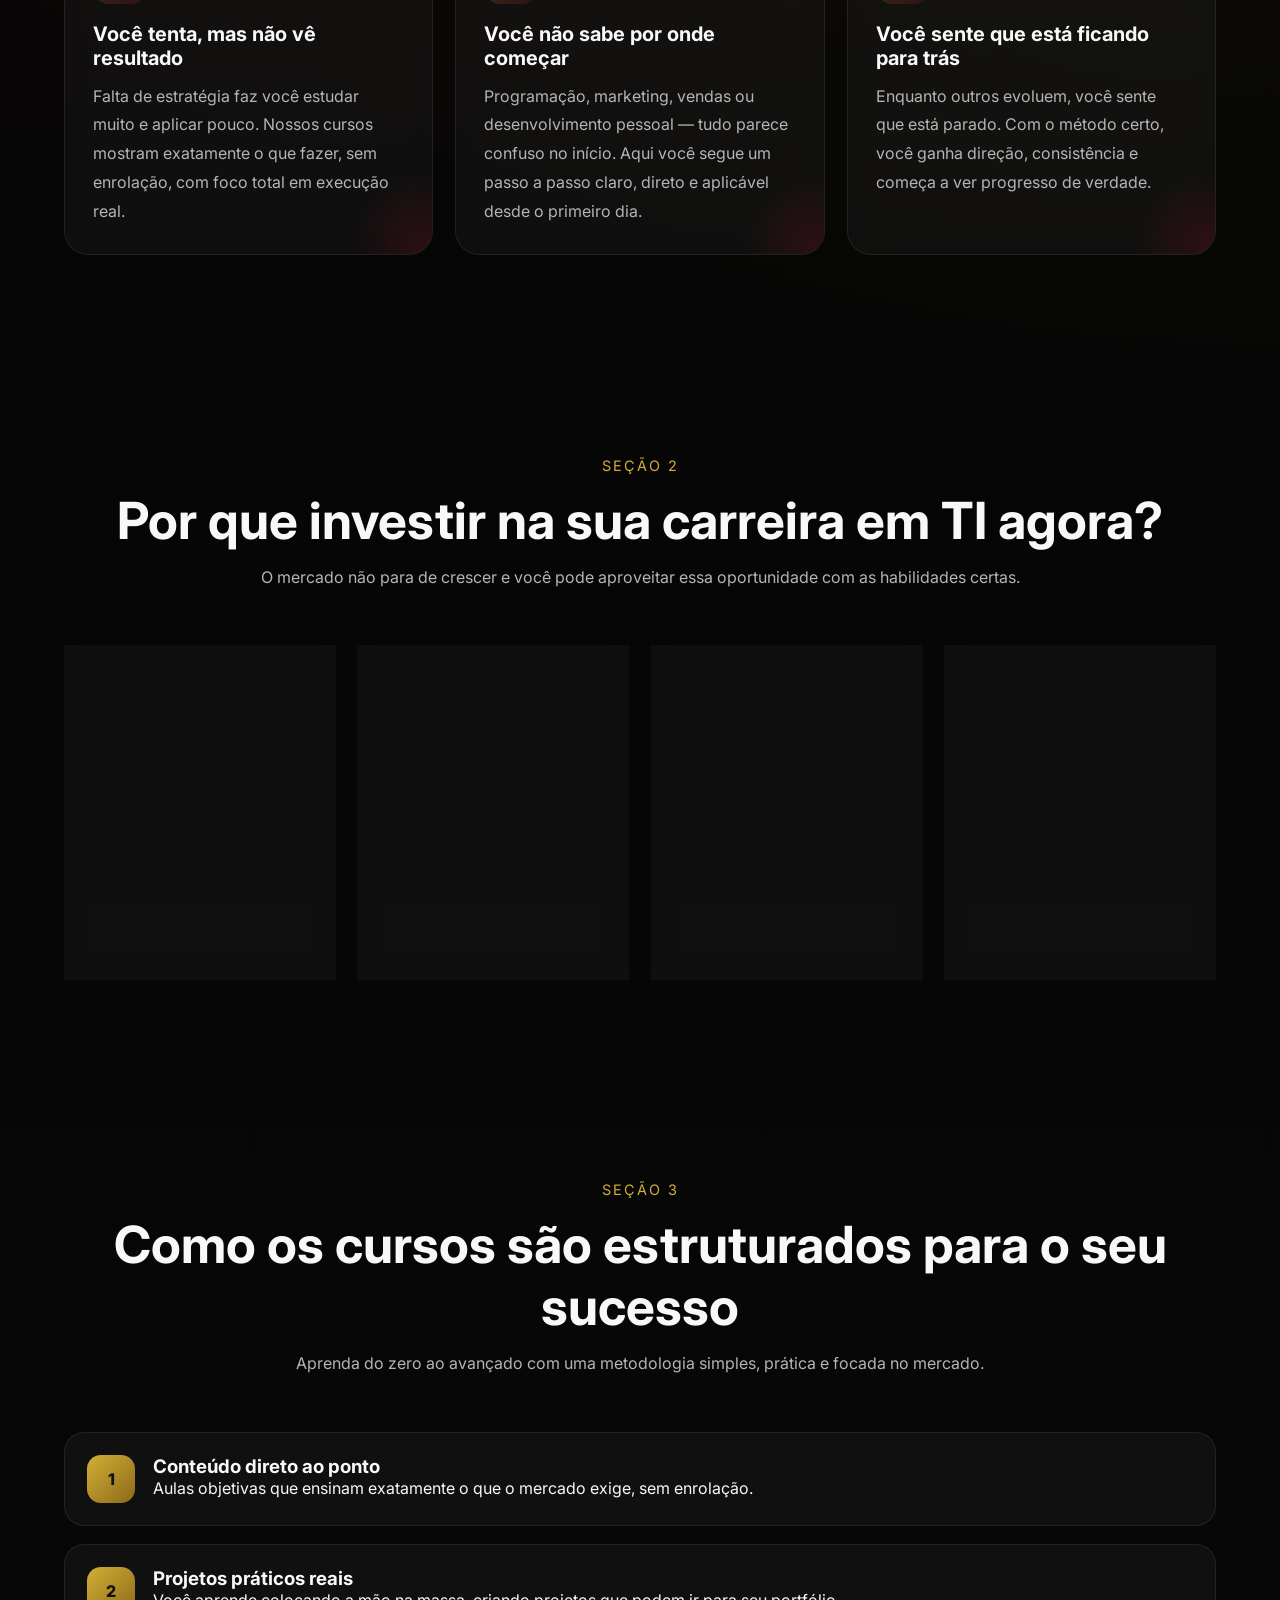
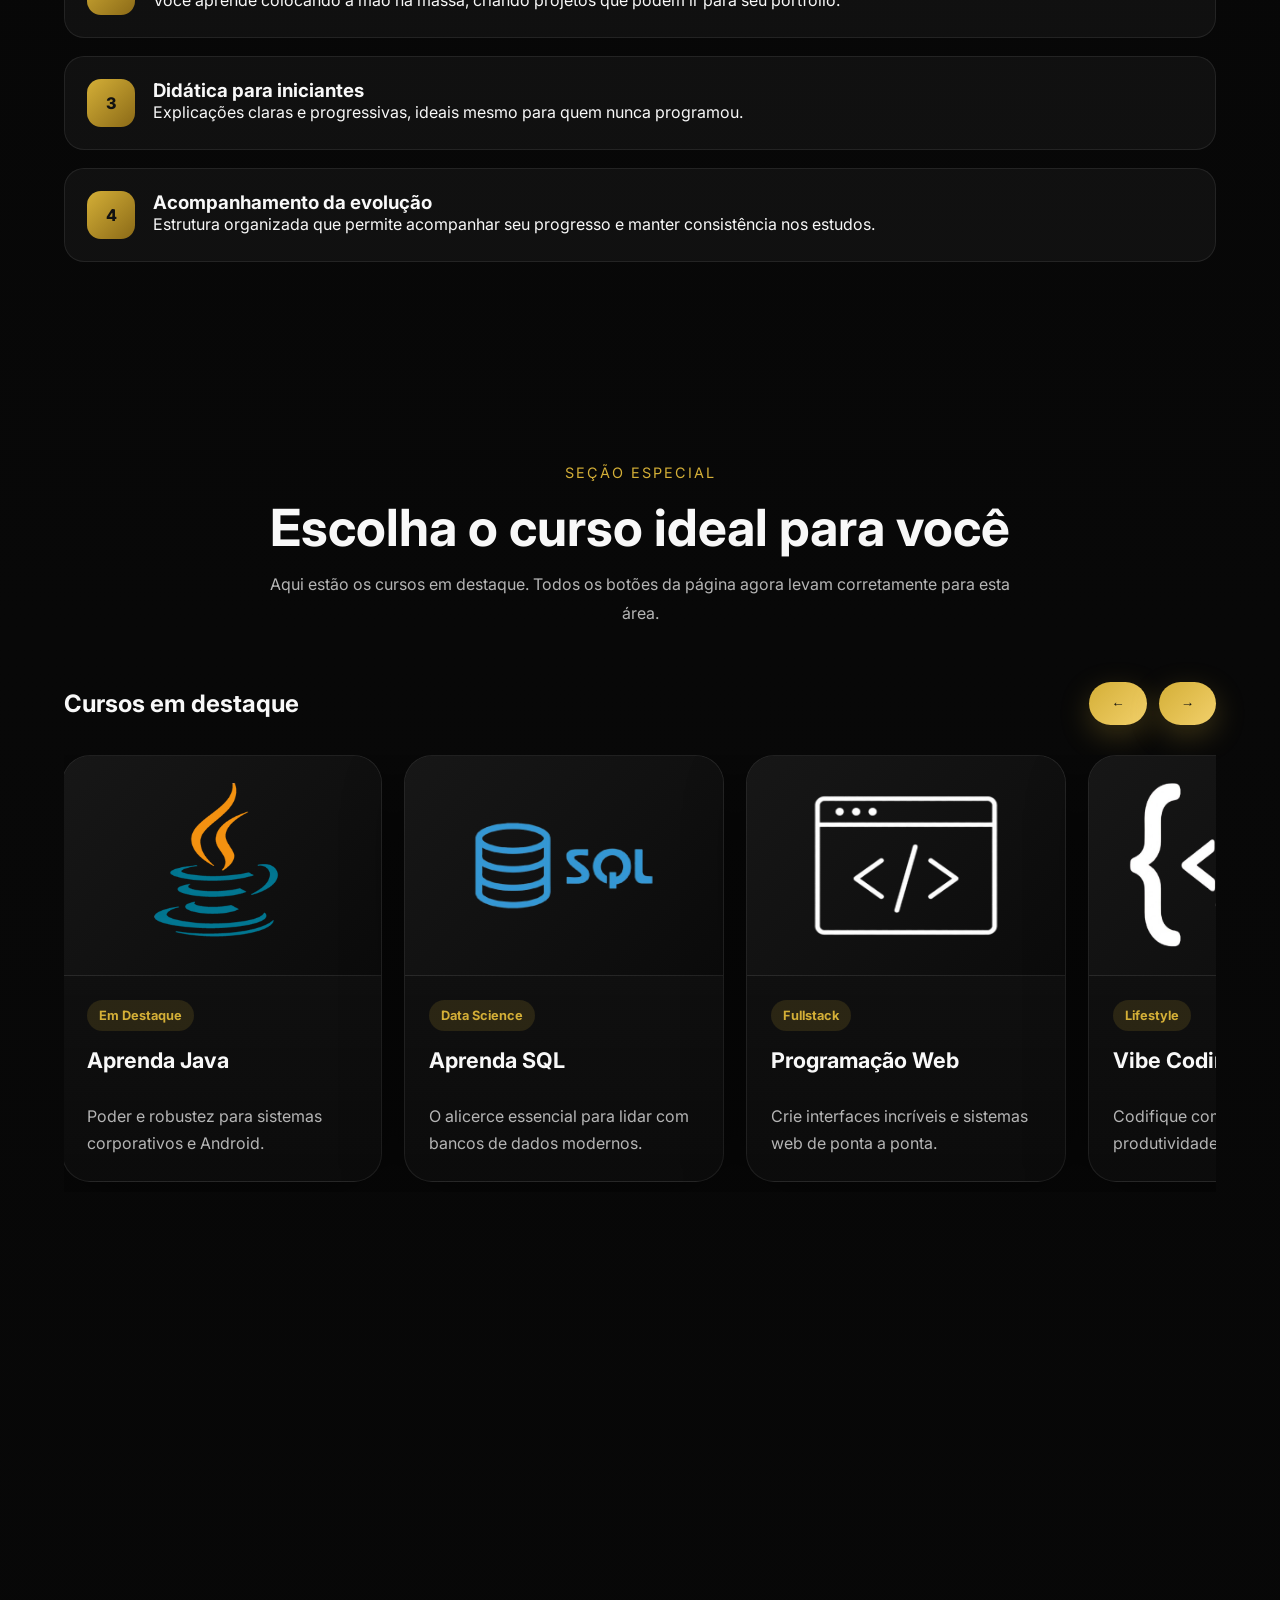
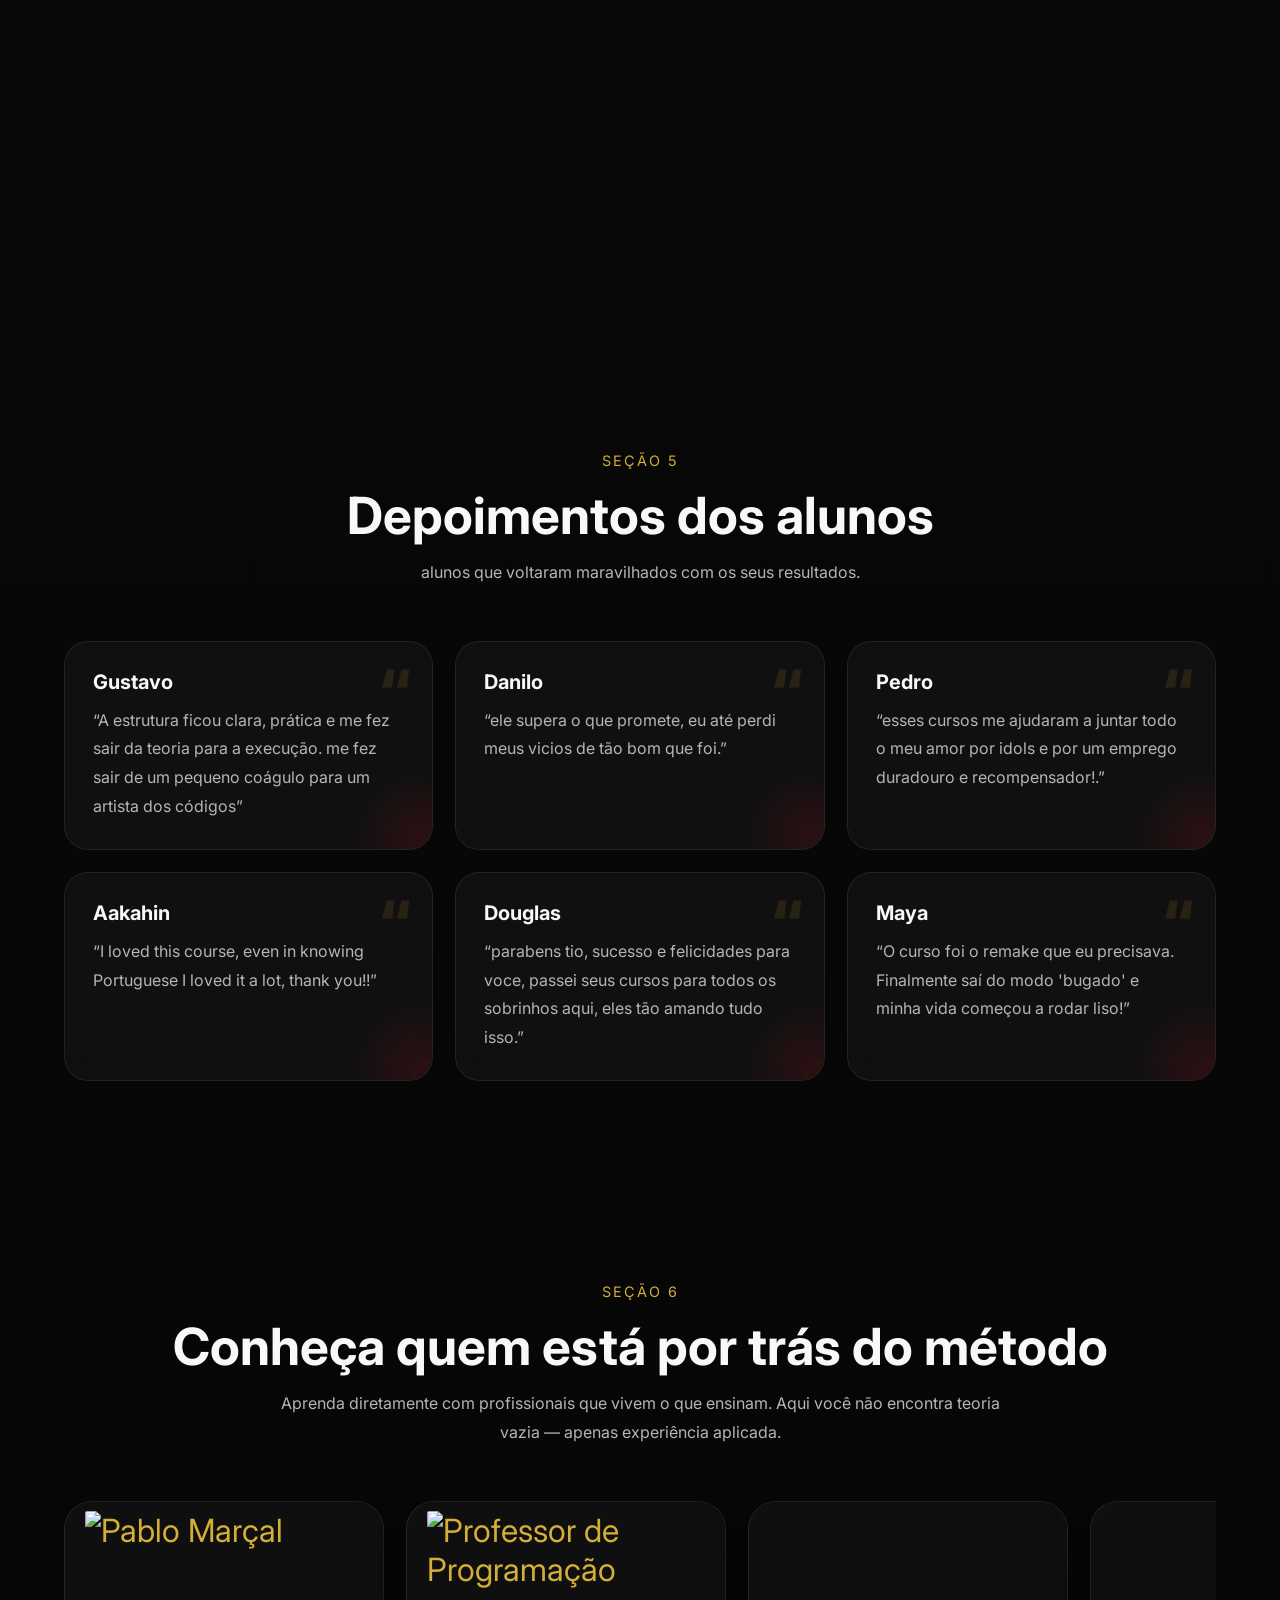
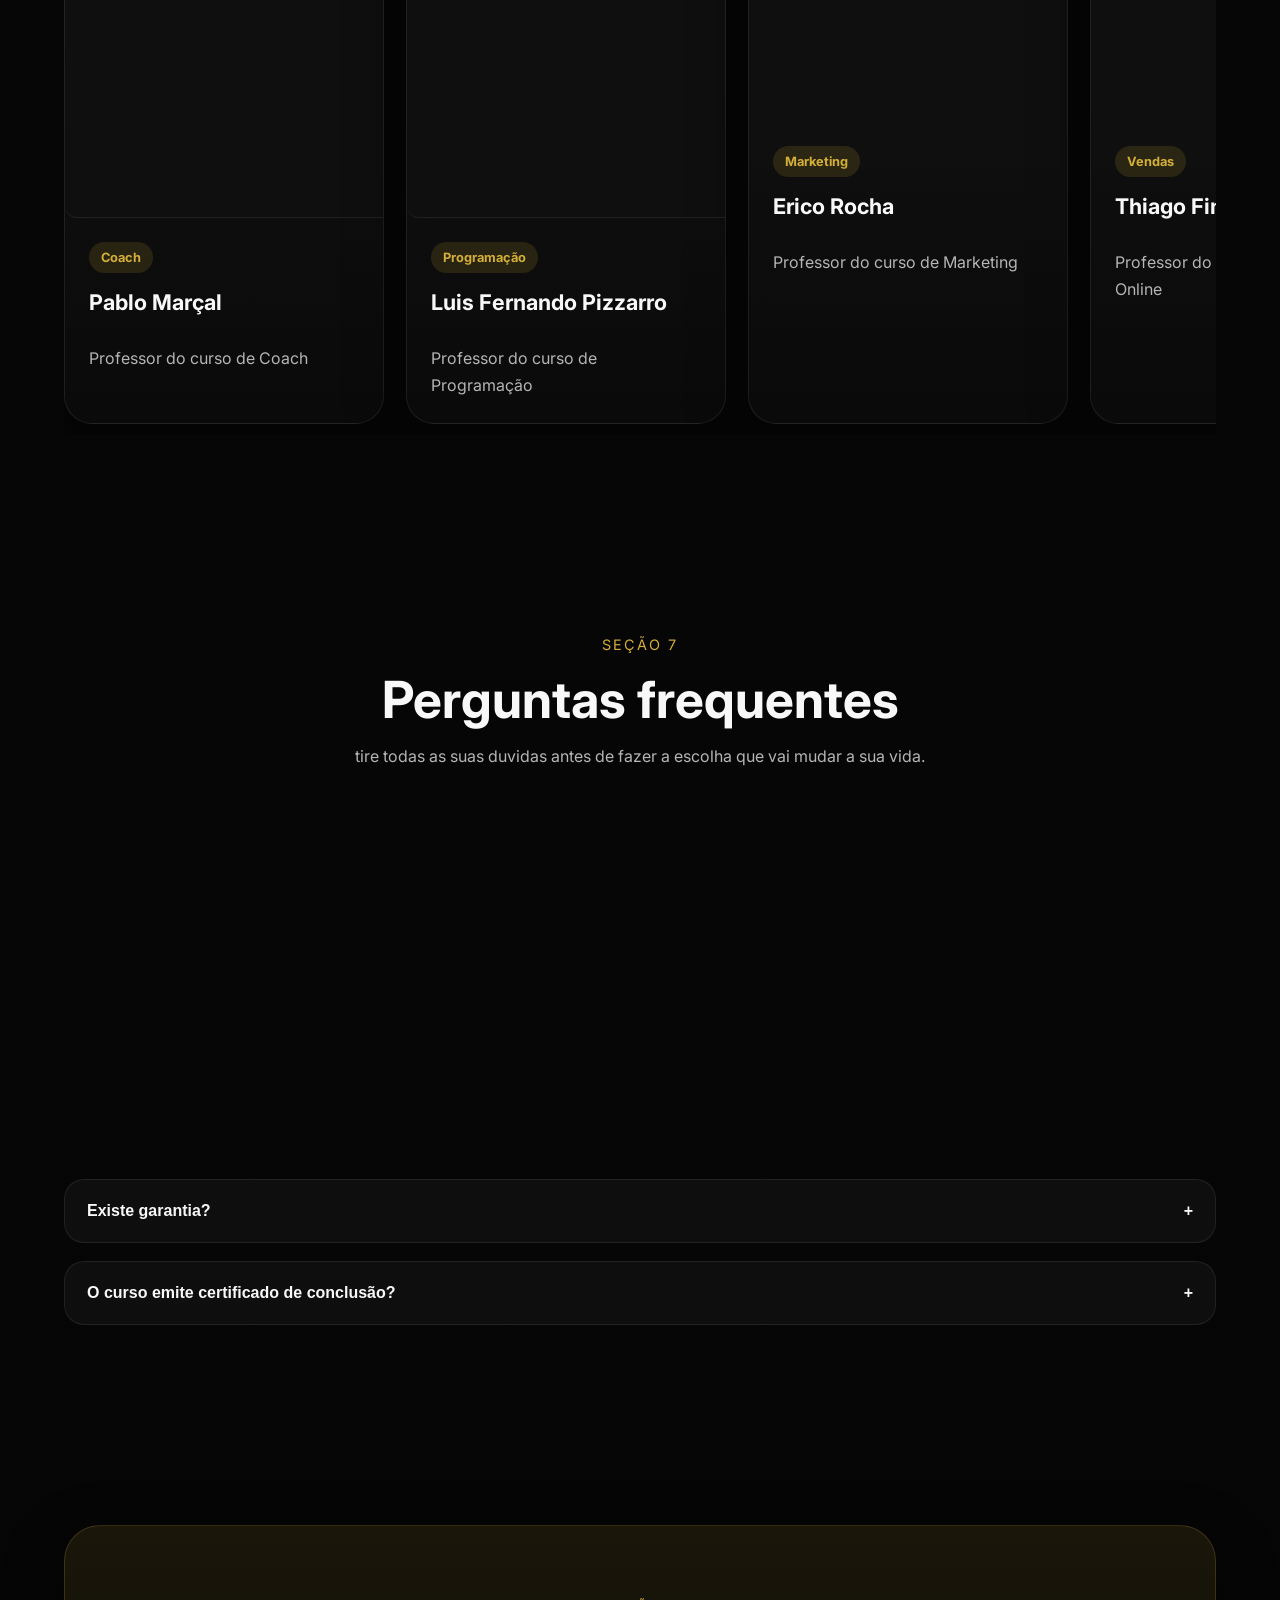
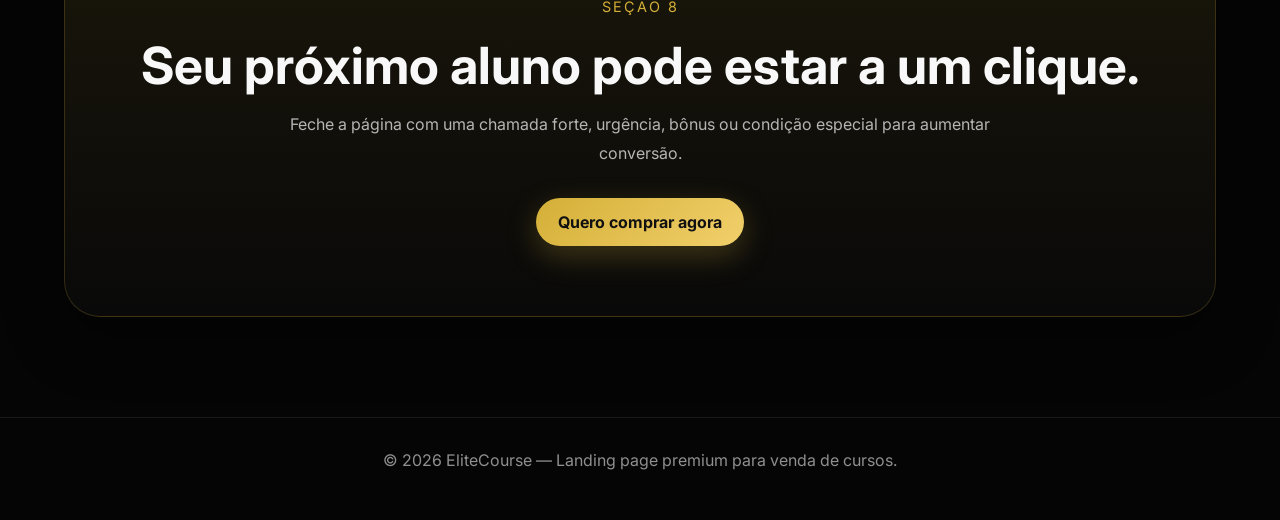
==== commit f5ece468: "iframes done, cards done. Special Section done. only thing remaining from it (link it with drive) - " ====
--- a/index.html
+++ b/index.html
@@ -214,112 +214,106 @@
     </div>
 
     <div class="courses-carousel reveal" id="coursesCarousel">
-      <div class="course-card">
+      <div class="course-card abrirPopup" data-url="iframe/python.html" style="cursor:pointer;">
         <div class="course-image"><img src="img/pythonicon.png" class="iconcourse2"></div>
         <div class="course-content">
           <span class="course-tag">Mais vendido</span>
           <h3>Aprenda Python</h3>
           <p class="course-short">
-            Lorem ipsum dolor sit amet, consectetur adipiscing elit.
-          </p>
-          <p class="course-overlay">
-            Domine tráfego, posicionamento, oferta, criativos e estrutura de vendas.
-          </p>
-        </div>
-      </div>
-      <div class="course-card" id="abrirPopup" style="cursor:pointer;">
+            A linguagem mais versátil para Data Science e Automação.
+          </p>
+          <p class="course-overlay">
+            Domine a sintaxe, bibliotecas de IA, scripts de automação e análise de dados.
+          </p>
+        </div>
+      </div>
+
+      <div class="course-card abrirPopup" data-url="iframe/java.html" style="cursor:pointer;">
         <div class="course-image"><img src="img/java.png" class="iconcourse3"></div>
           <div class="course-content">
             <span class="course-tag">Em Destaque</span>
             <h3>Aprenda Java</h3>
             <p class="course-short">
-              Lorem ipsum dolor sit amet, consectetur adipiscing elit.
+              Poder e robustez para sistemas corporativos e Android.
             </p>
             <p class="course-overlay">
-              Estruture funil, copy, páginas, tráfego e estratégias de fechamento.
+              Aprenda Programação Orientada a Objetos, Spring Boot e escalabilidade de software.
             </p>
           </div>
       </div>
 
-      <div class="course-card">
+      <div class="course-card abrirPopup" data-url="iframe/sql.html" style="cursor:pointer;">
         <div class="course-image"><img src="img/sql.png" class="iconcourse3"></div>
         <div class="course-content">
-          <span class="course-tag">Escala</span>
+          <span class="course-tag">Data Science</span>
           <h3>Aprenda SQL</h3>
           <p class="course-short">
-            Lorem ipsum dolor sit amet, consectetur adipiscing elit.
-          </p>
-          <p class="course-overlay">
-            Estruture funil, copy, páginas, tráfego e estratégias de fechamento.
-          </p>
-        </div>
-      </div>
-
-      <div class="course-card">
+            O alicerce essencial para lidar com bancos de dados modernos.
+          </p>
+          <p class="course-overlay">
+            Domine consultas complexas, modelagem de dados, filtros, joins e performance.
+          </p>
+        </div>
+      </div>
+
+      <div class="course-card abrirPopup" data-url="iframe/pw.html" style="cursor:pointer;">
+        <div class="course-image"><img src="img/progweb.png" class="iconcourse3"></div>
+        <div class="course-content">
+          <span class="course-tag">Fullstack</span>
+          <h3>Programação Web</h3>
+          <p class="course-short">
+            Crie interfaces incríveis e sistemas web de ponta a ponta.
+          </p>
+          <p class="course-overlay">
+            Domine o ecossistema moderno: do HTML semântico ao deploy da sua aplicação.
+          </p>
+        </div>
+      </div>
+
+      <div class="course-card abrirPopup" data-url="iframe/vibe.html" style="cursor:pointer;">
         <div class="course-image"><img src="img/vibecoding.png" class="iconcoursevibe"></div>
         <div class="course-content">
-          <span class="course-tag">Profissional</span>
+          <span class="course-tag">Lifestyle</span>
           <h3>Vibe Coding</h3>
           <p class="course-short">
-            Lorem ipsum dolor sit amet, consectetur adipiscing elit.
-          </p>
-          <p class="course-overlay">
-            HTML, CSS, JavaScript, lógica e projetos para montar portfólio real.
-          </p>
-        </div>
-      </div>
-
-      <div class="course-card">
-        <div class="course-image"><img src="img/progweb.png" class="iconcourse3"></div>
-        <div class="course-content">
-          <span class="course-tag">Alta conversão</span>
-          <h3>Programação Web</h3>
-          <p class="course-short">
-            Lorem ipsum dolor sit amet, consectetur adipiscing elit.
-          </p>
-          <p class="course-overlay">
-            Planejamento, conteúdo, edição, posicionamento e monetização.
-          </p>
-        </div>
-      </div>
-
-      <div class="course-card">
+            Codifique com foco, estilo e produtividade máxima.
+          </p>
+          <p class="course-overlay">
+            Técnicas avançadas de clean code, organização de workspace e workflow ágil.
+          </p>
+        </div>
+      </div>
+
+      <div class="course-card abrirPopup" data-url="iframe/c.html" style="cursor:pointer;">
         <div class="course-image"><img src="img/cicon.png" class="iconcourse2"></div>
         <div class="course-content">
-          <span class="course-tag">Escala</span>
+          <span class="course-tag">Performance</span>
           <h3>Programação em C</h3>
           <p class="course-short">
-            Lorem ipsum dolor sit amet, consectetur adipiscing elit.
-          </p>
-          <p class="course-overlay">
-            Estruture funil, copy, páginas, tráfego e estratégias de fechamento.
-          </p>
-        </div>
-      </div>
-
-      <div class="course-card">
+            Entenda como o software funciona no nível mais profundo.
+          </p>
+          <p class="course-overlay">
+            Domine alocação de memória, ponteiros e a base da computação moderna.
+          </p>
+        </div>
+      </div>
+
+      <div class="course-card abrirPopup" data-url="iframe/csharp.html" style="cursor:pointer;">
         <div class="course-image"><img src="img/csharpicon.png" class="iconcourse2"></div>
         <div class="course-content">
-          <span class="course-tag">Escala</span>
+          <span class="course-tag">Enterprise</span>
           <h3>C#</h3>
           <p class="course-short">
-            Lorem ipsum dolor sit amet, consectetur adipiscing elit.
-          </p>
-          <p class="course-overlay">
-            Estruture funil, copy, páginas, tráfego e estratégias de fechamento.
-          </p>
-        </div>
-      </div>
-
-    </div>
-    <div id="modal" style="display:none;">
-        <div id="overlay"></div>
-        <div id="conteudo">
-          <iframe id="meuIframe"></iframe>
-          <button id="fechar">Fechar</button>
-        </div>
-      </div>
-
+            Desenvolva jogos com Unity e sistemas potentes com .NET.
+          </p>
+          <p class="course-overlay">
+            Aprenda a linguagem da Microsoft para criar apps desktop, web e games profissionais.
+          </p>
+        </div>
+      </div>
+
+    </div>
+    
   </section>
 
   <section>
@@ -574,6 +568,19 @@
     <span id="liveNumber">127</span> pessoas estão entrando agora
   </div>
 
+    <!-- iframes -->
+
+    <!-- JAVA -->
+    <div id="modal" style="display:none;">
+        <div id="overlay"></div>
+        <div id="conteudo">
+          <iframe id="meuIframe"></iframe>
+          <button id="fechar">Fechar</button>
+        </div>
+      </div>
+
+
+    <!-- iframes fim -->
   
   <footer>
     © 2026 EliteCourse — Landing page premium para venda de cursos.
@@ -606,5 +613,6 @@
     </div>
   
   </div>
+  
 </body>
-
+</html>
--- a/style.css
+++ b/style.css
@@ -923,6 +923,7 @@
   left: 0;
   width: 100%;
   height: 100%;
+  z-index: 1000; /* Garante que fique por cima de tudo */
 }
 
 #overlay {
@@ -930,6 +931,7 @@
   width: 100%;
   height: 100%;
   background: rgba(0,0,0,0.6);
+  cursor: pointer; /* Indica que é clicável */
 }
 
 #conteudo {
@@ -939,11 +941,13 @@
   width: 80%;
   height: 80%;
   transform: translate(-50%, -50%);
-  background: white;
+  background: transparent; /* Remove a tarja branca de fundo */
+  overflow: hidden; /* Evita barras de rolagem indesejadas no container */
 }
 
 iframe {
   width: 100%;
-  height: 90%;
+  height: 100%; /* Ocupa todo o container agora que não tem botão */
   border: none;
+  display: block; /* Remove pequenos espaços vazios na base */
 }
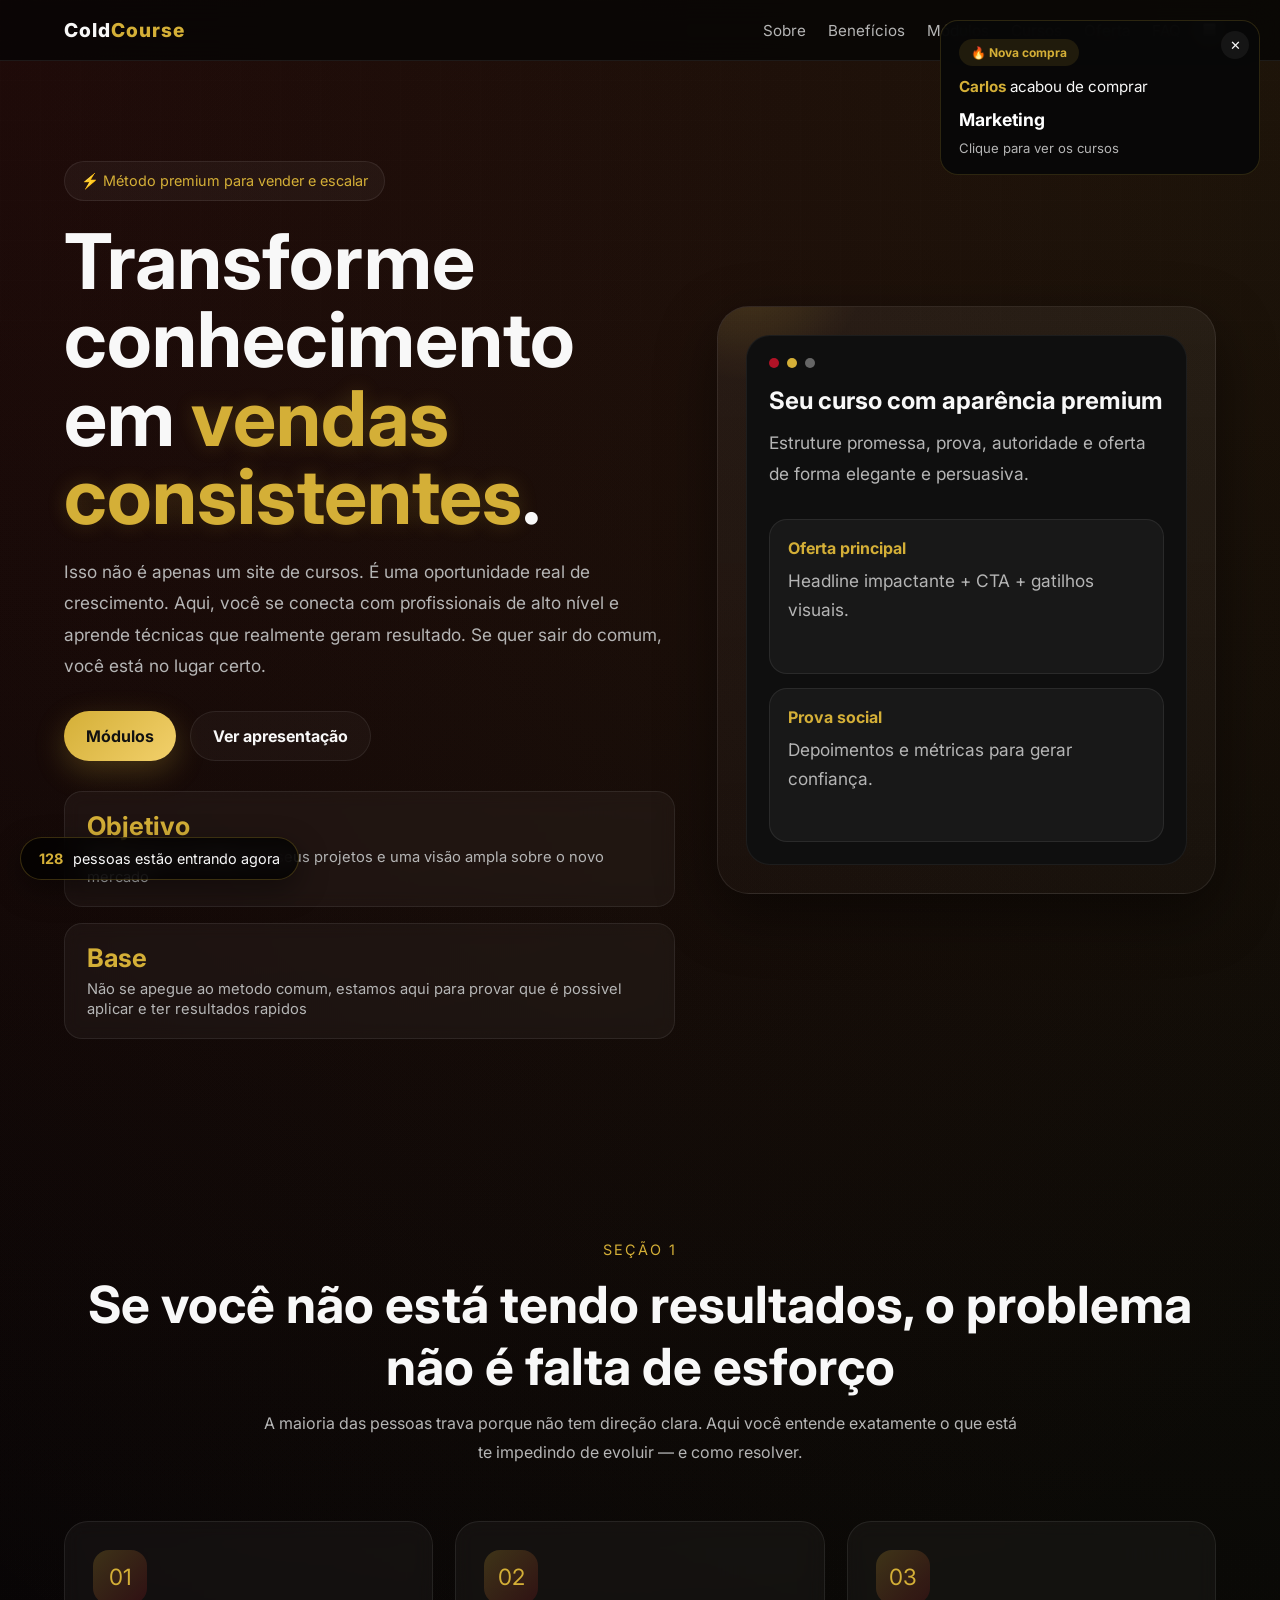
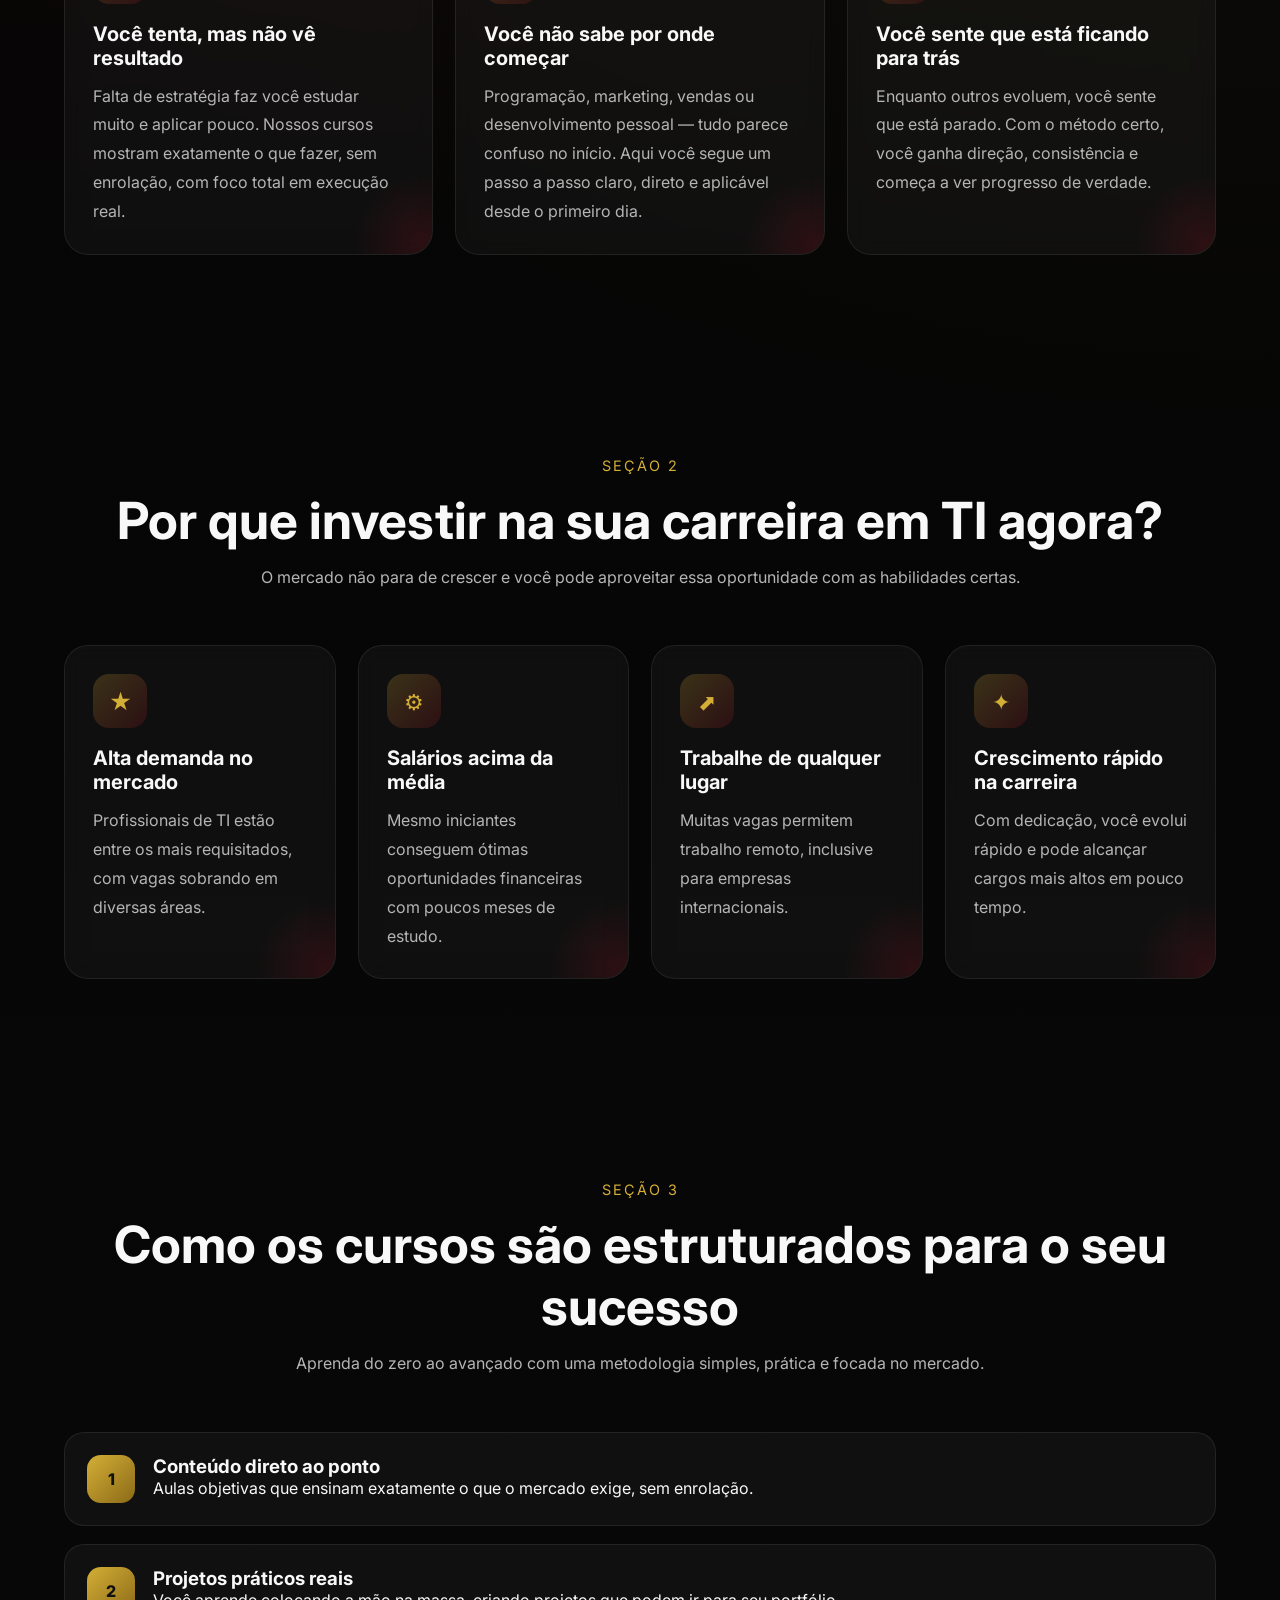
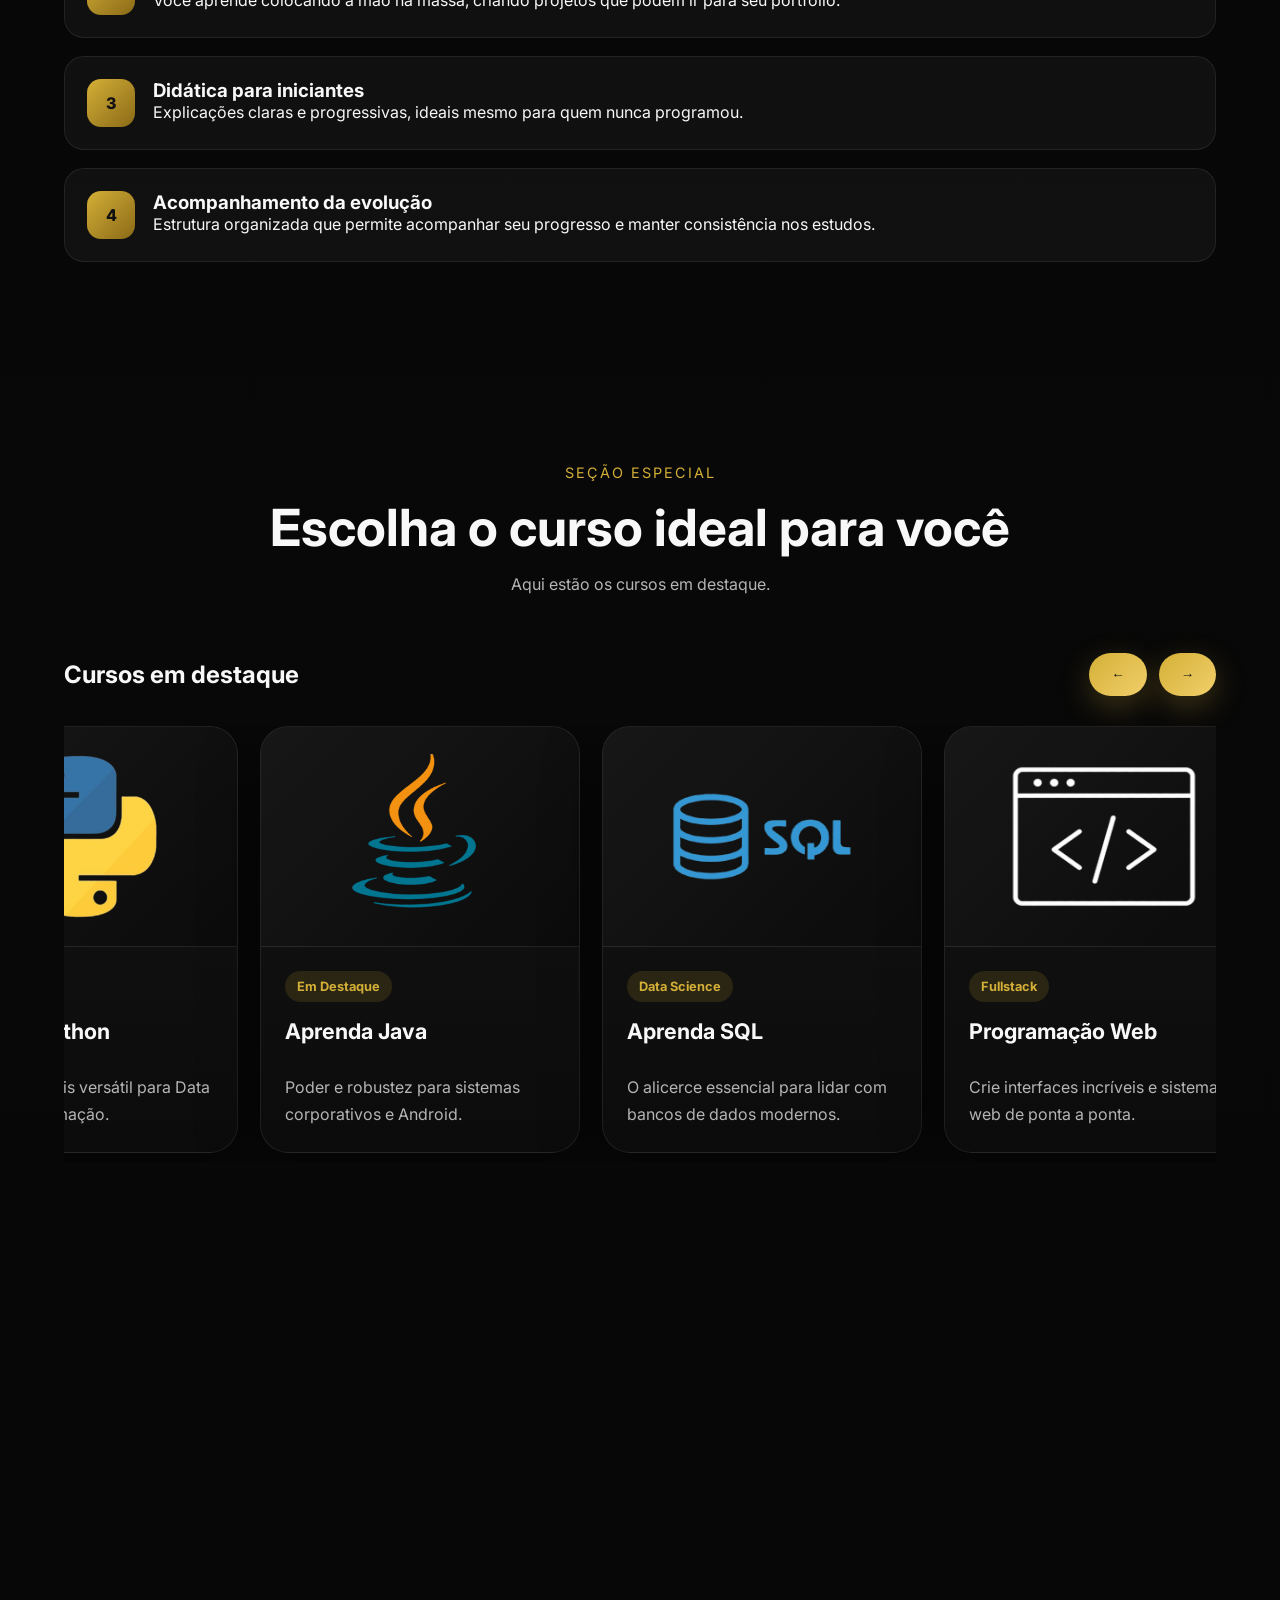
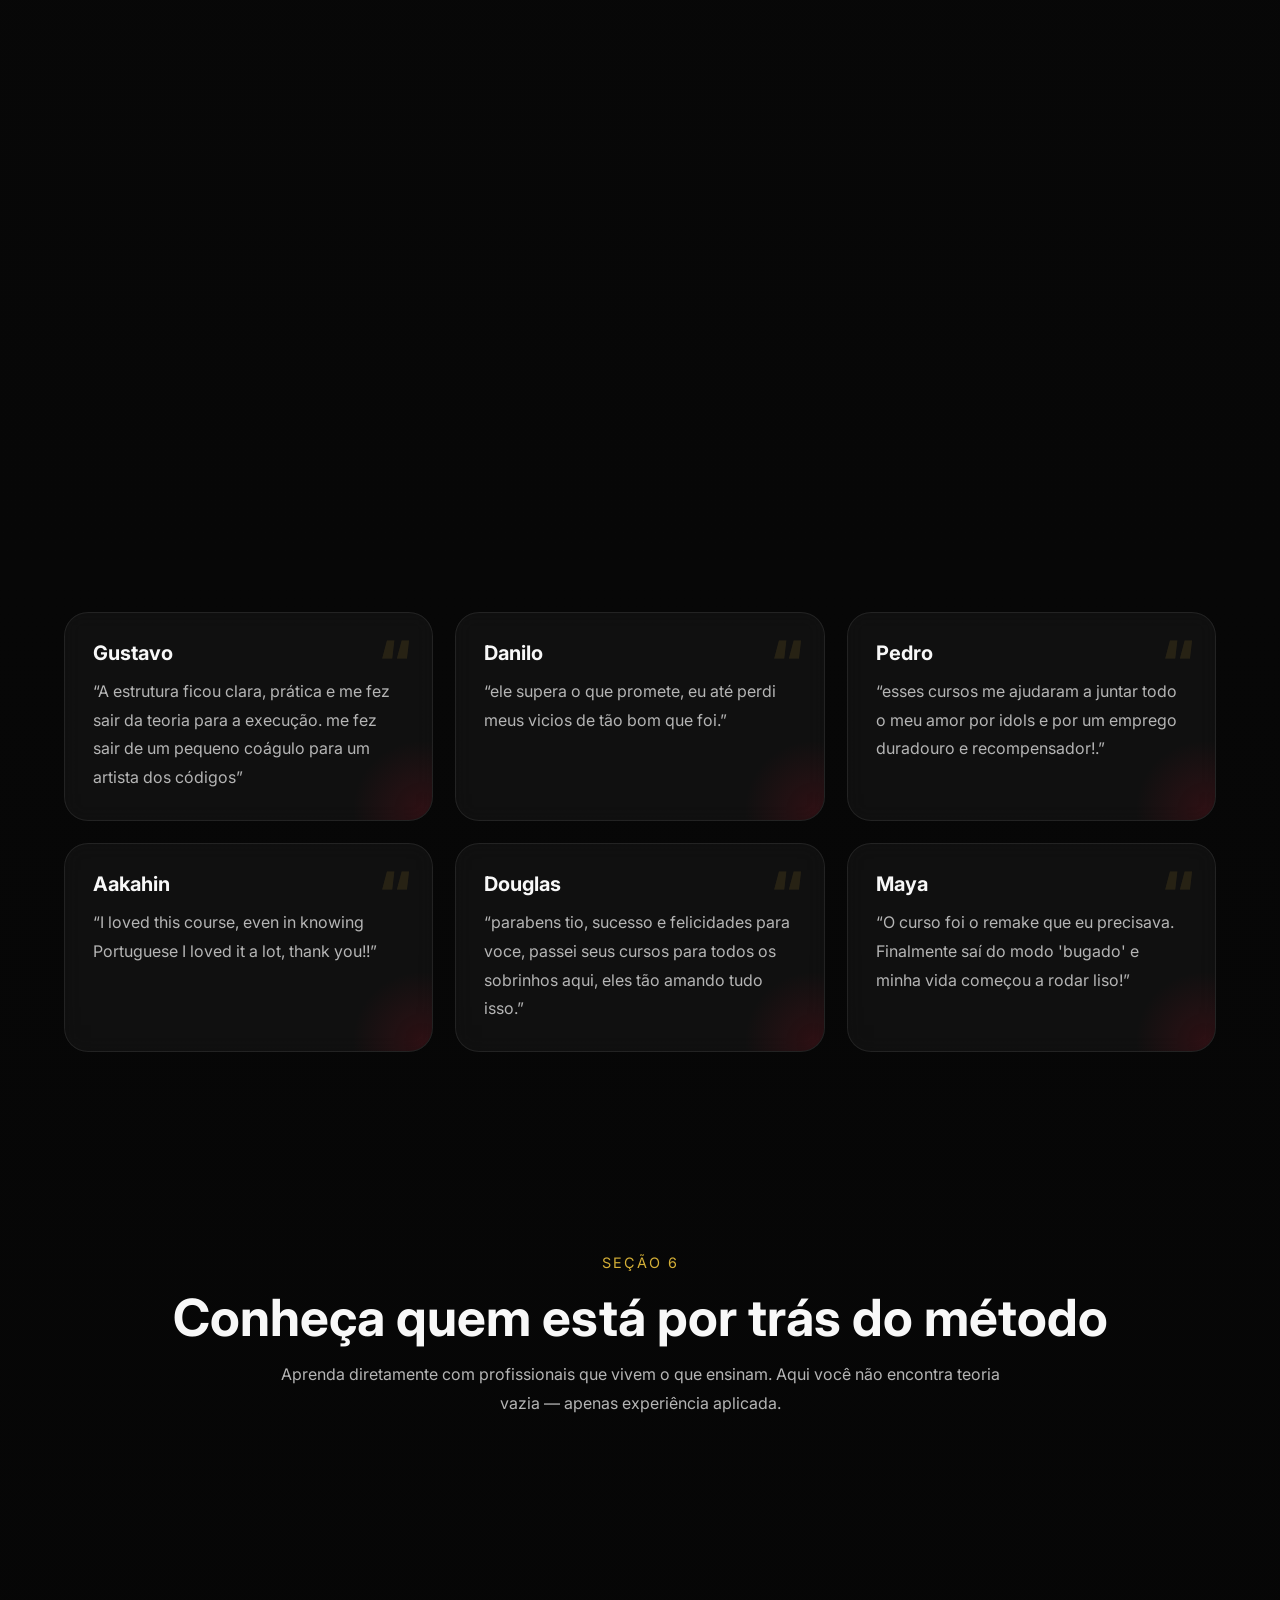
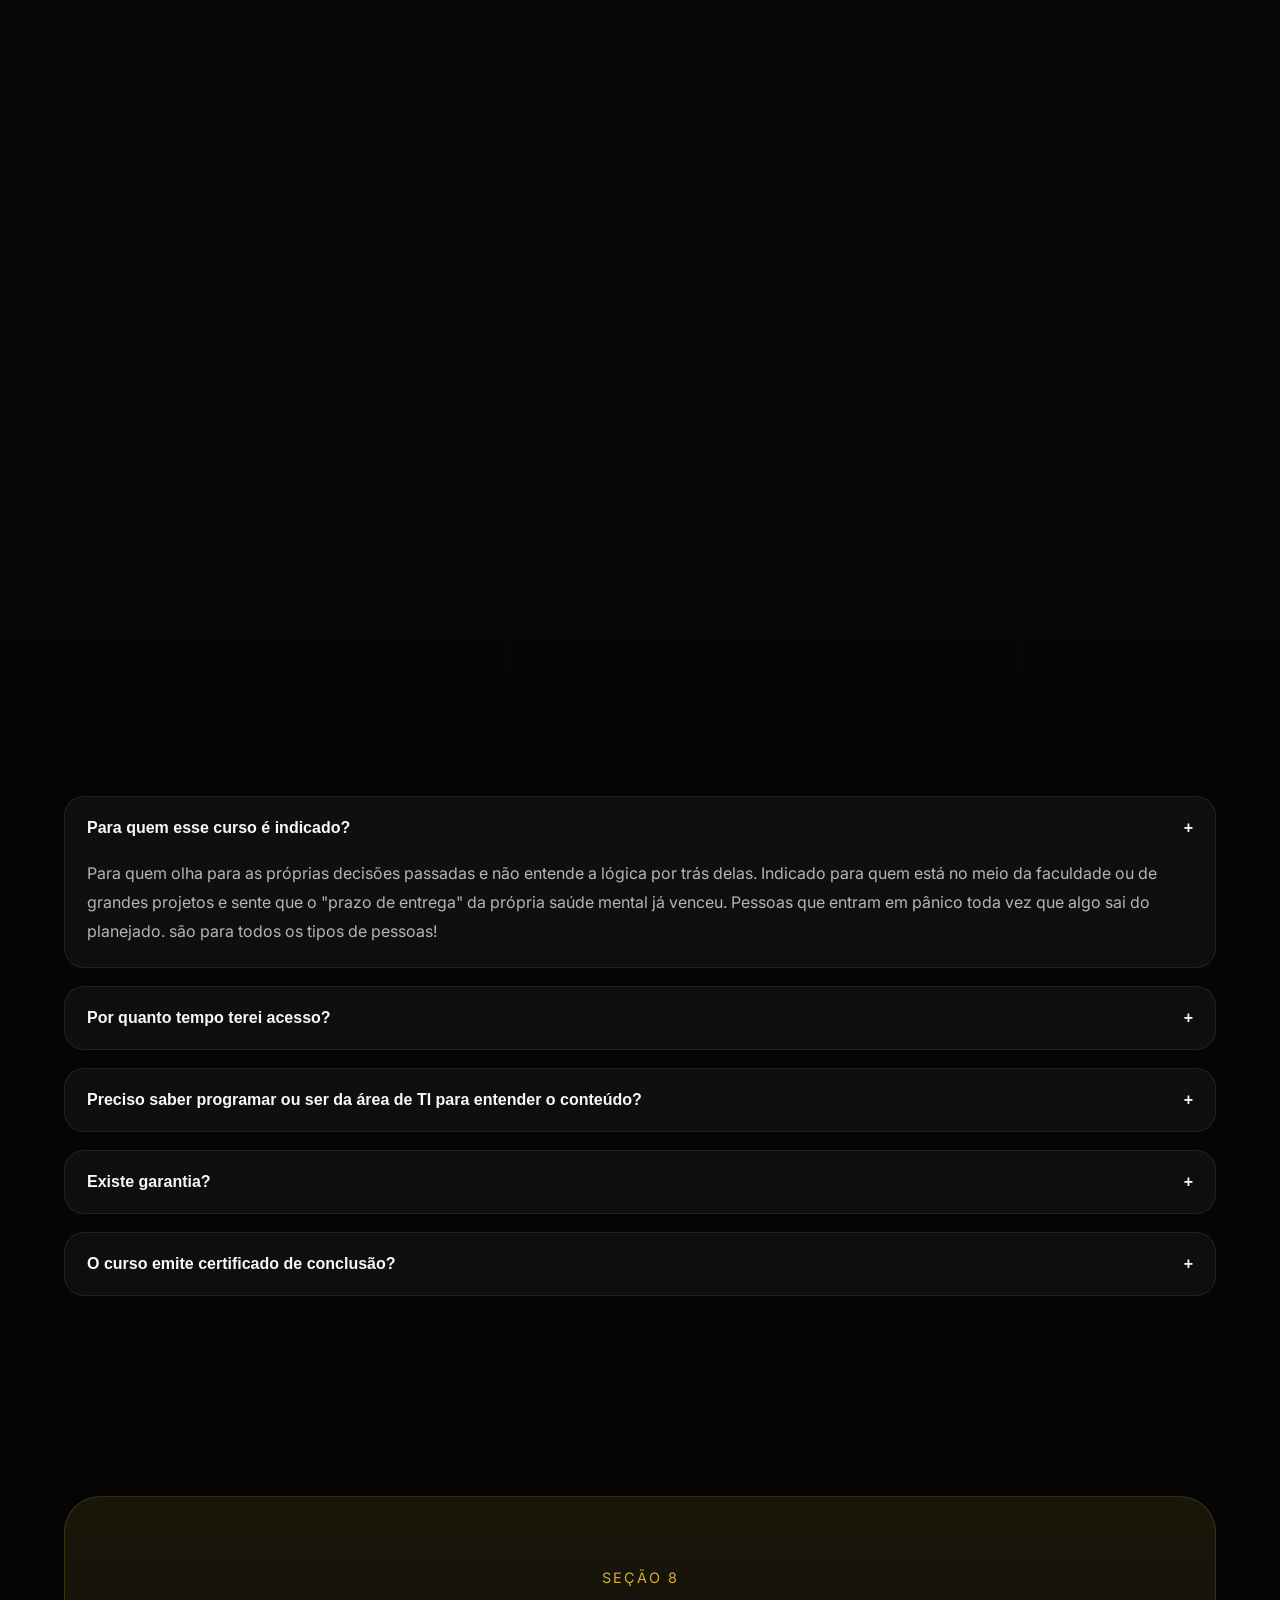
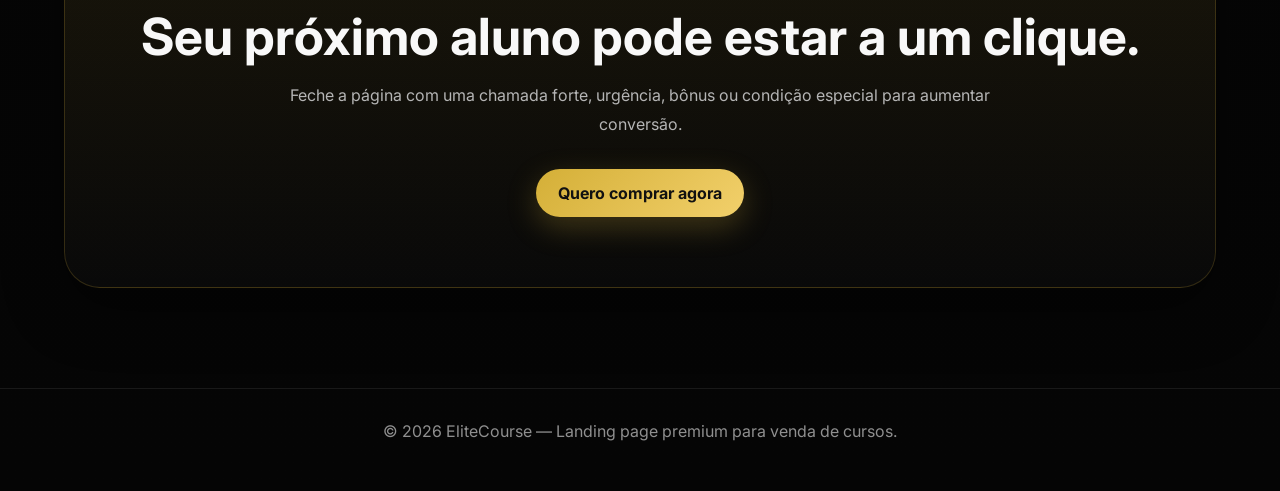
==== commit b2046291: "iframes done, cards done. Special Section done. only thing remaining from it (link it with drive) - " ====
--- a/index.html
+++ b/index.html
@@ -200,7 +200,7 @@
       <span>Seção Especial</span>
       <h2>Escolha o curso ideal para você</h2>
       <p>
-        Aqui estão os cursos em destaque. Todos os botões da página agora levam corretamente para esta área.
+        Aqui estão os cursos em destaque.
       </p>
     </div>
 
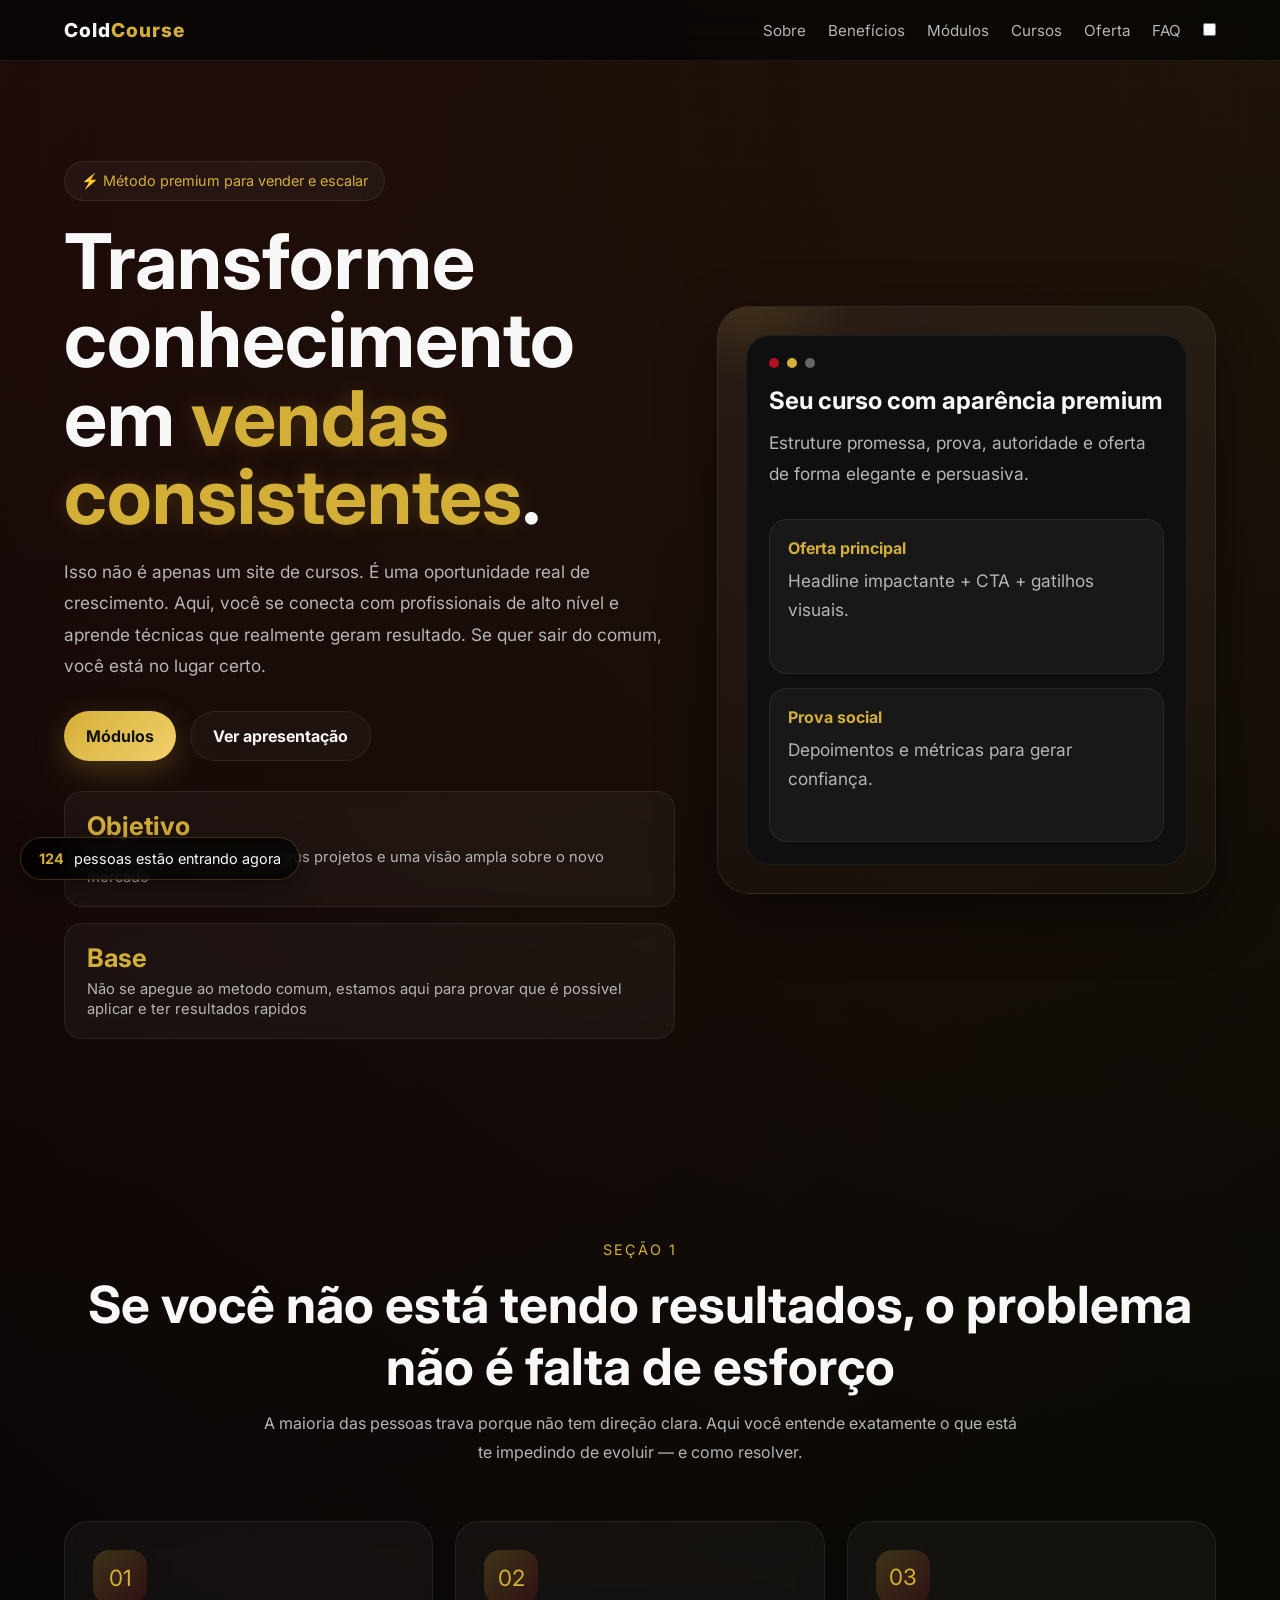
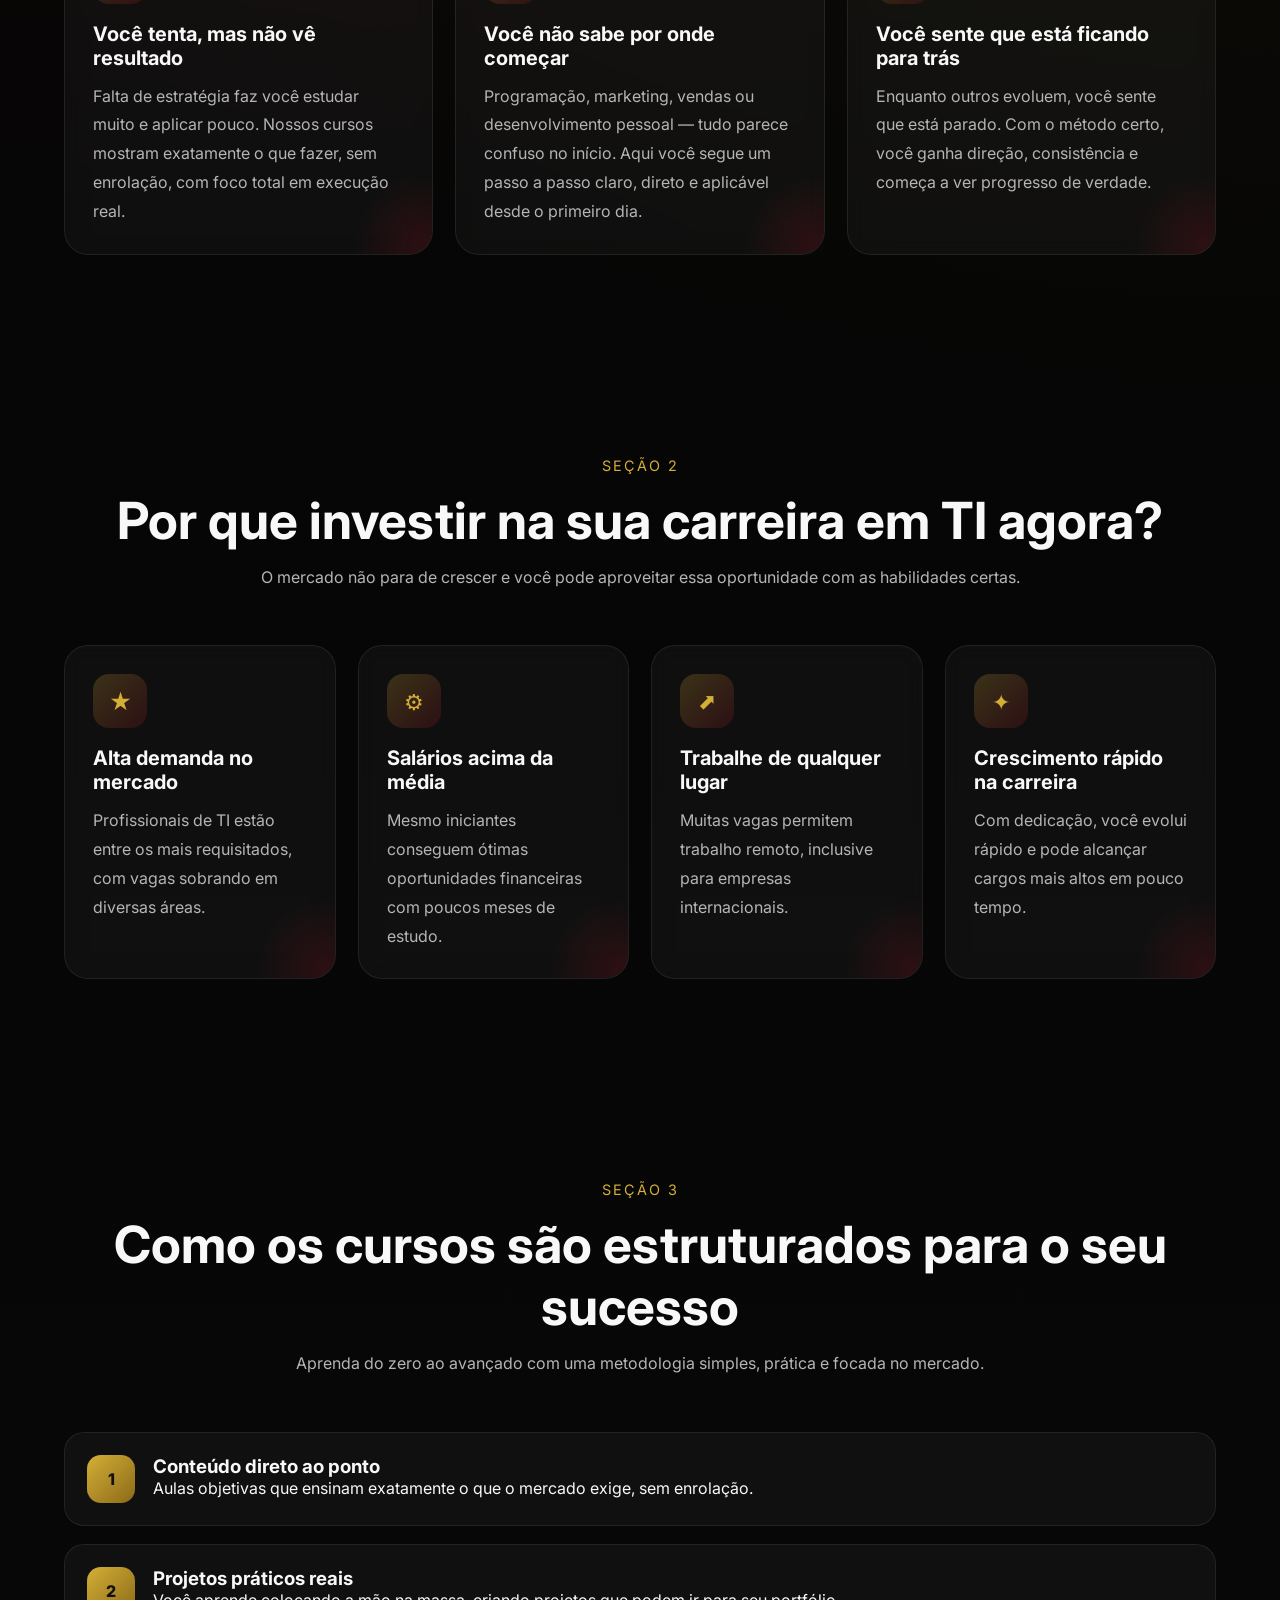
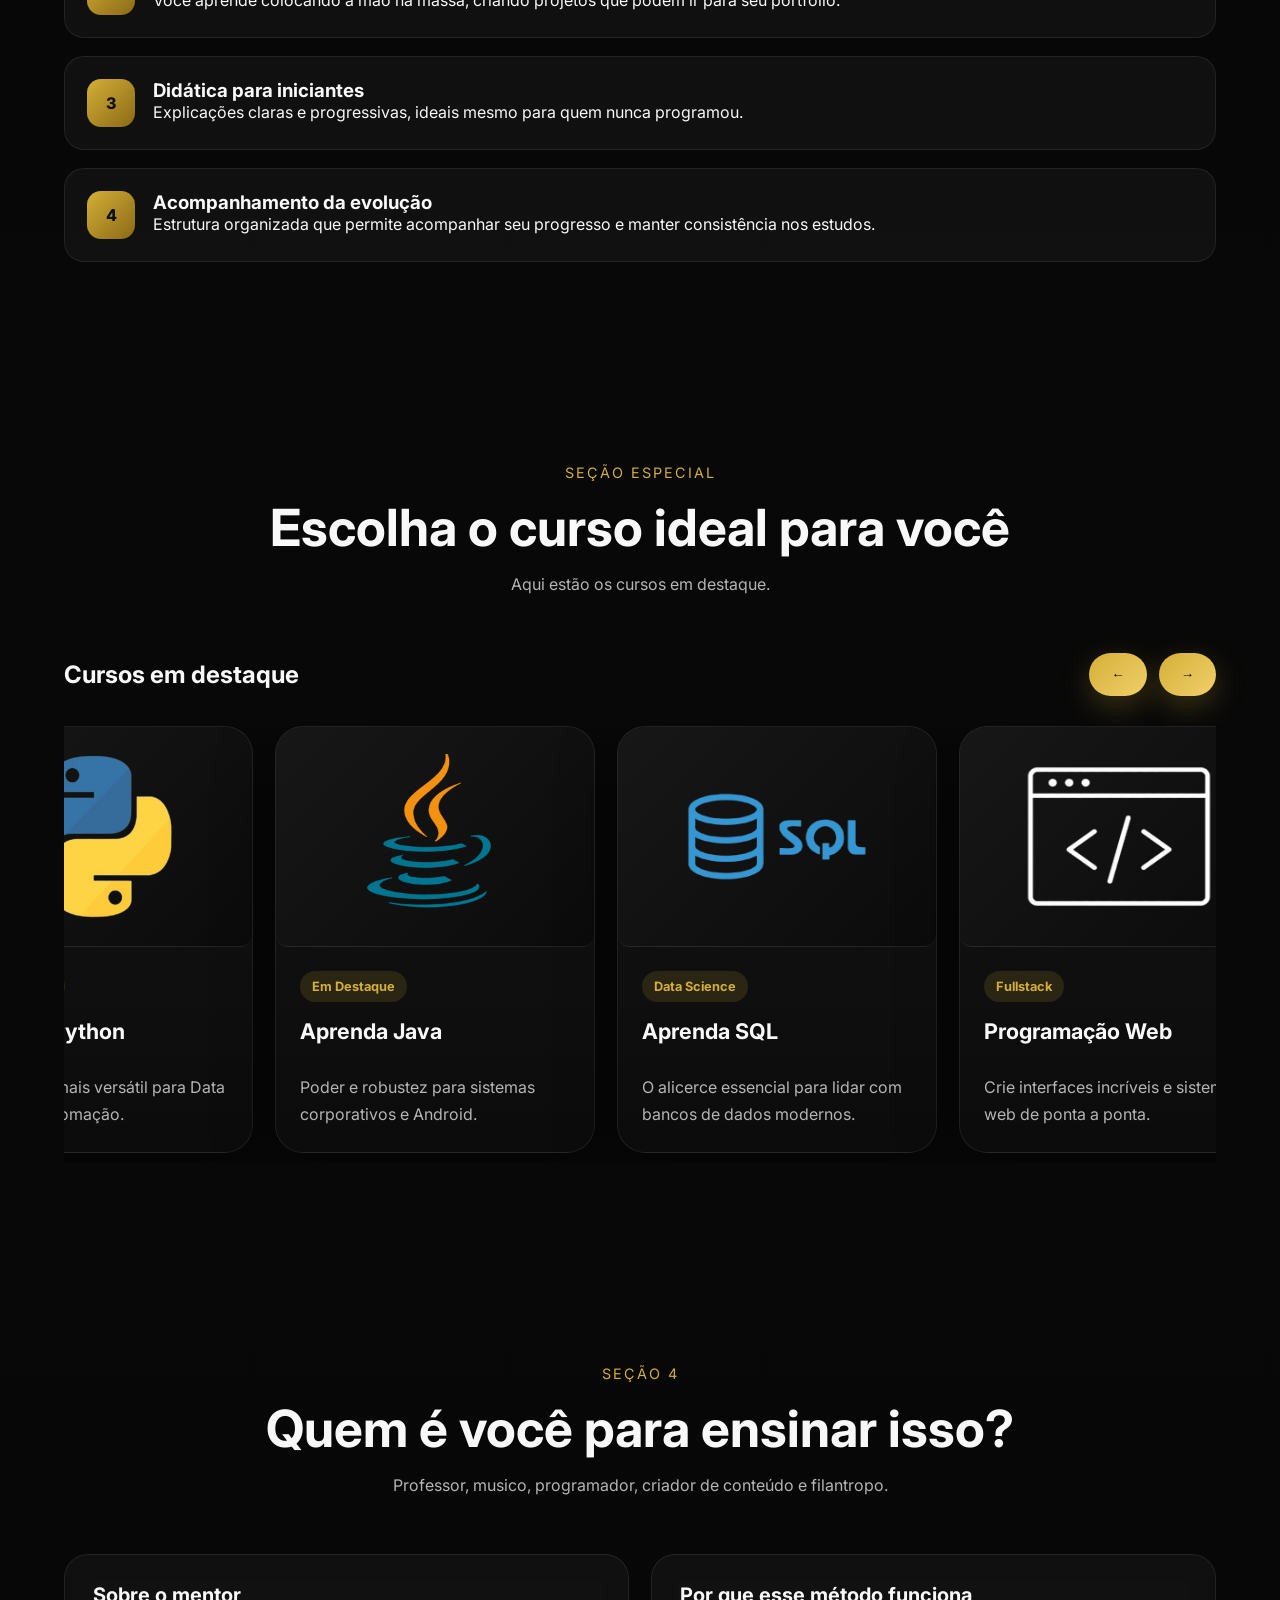
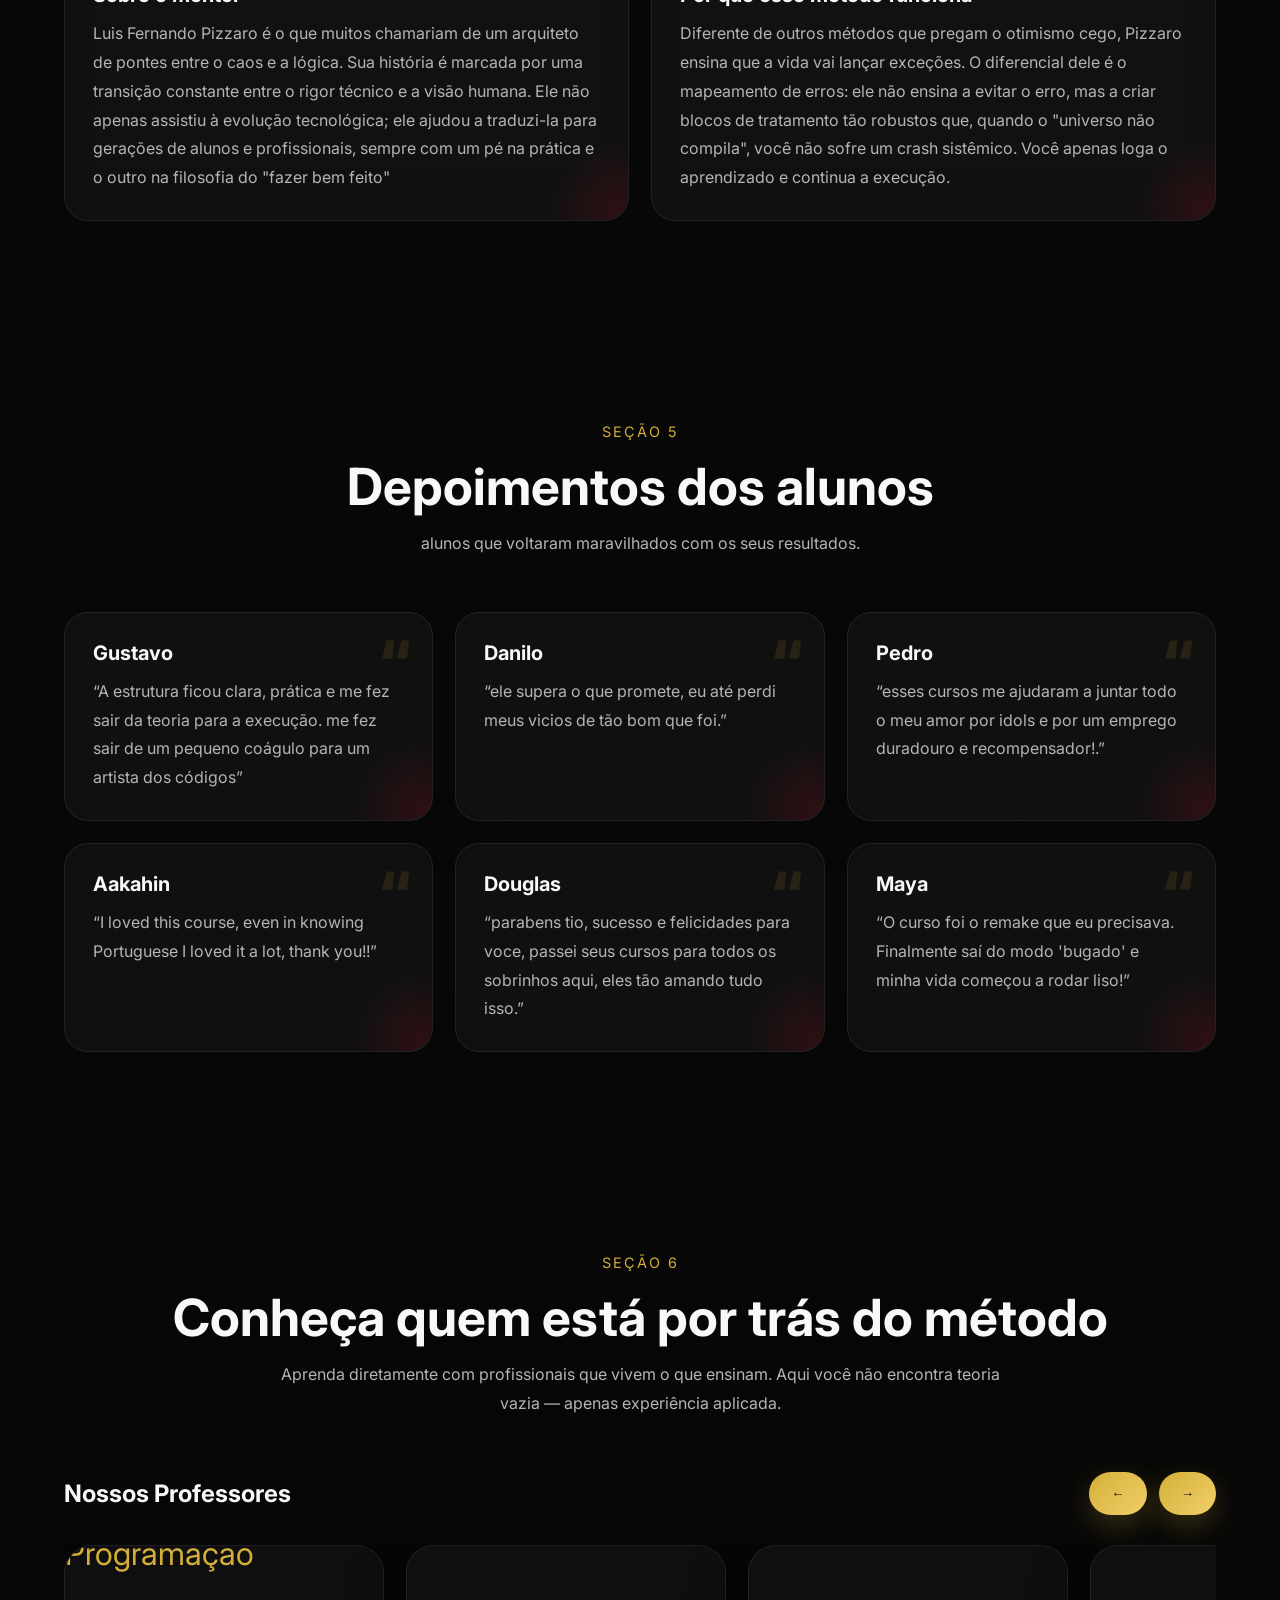
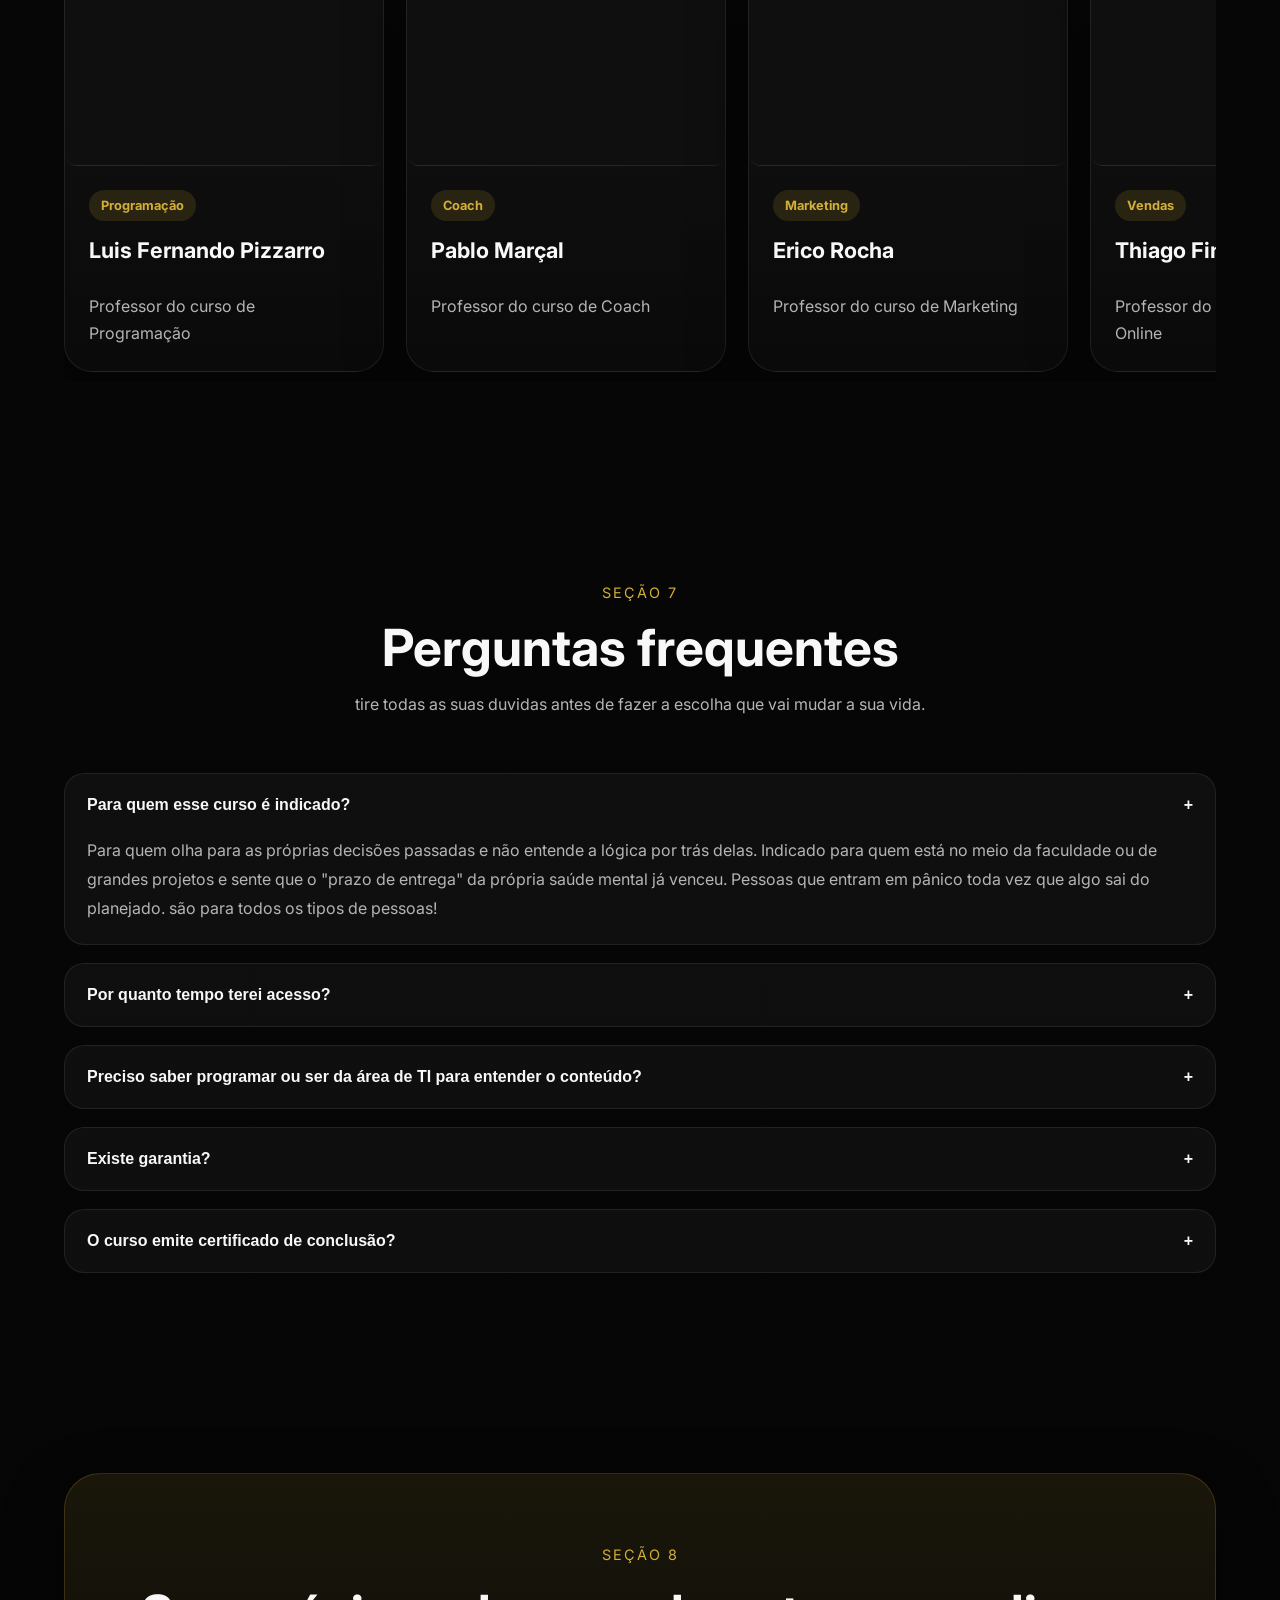
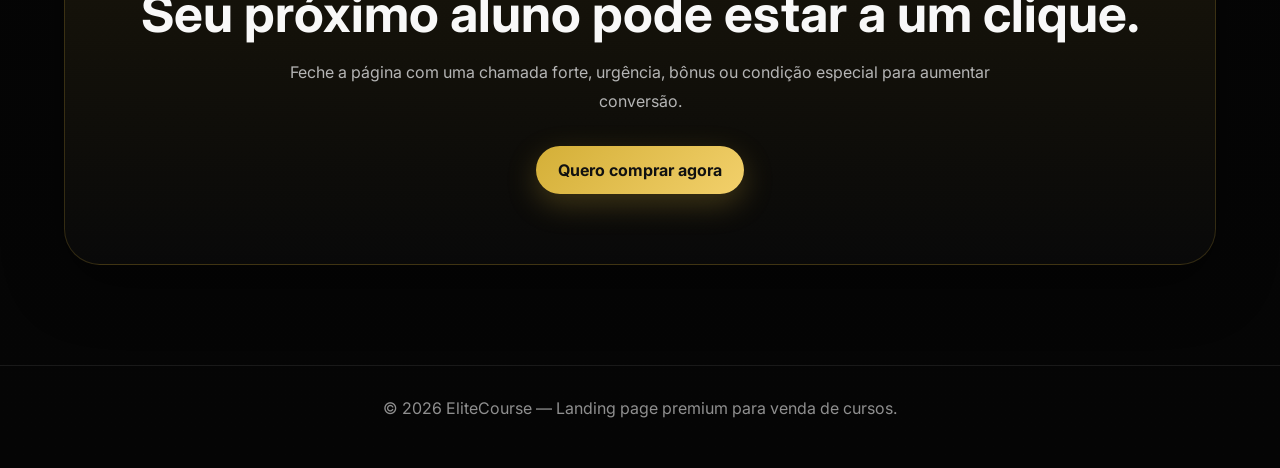
==== commit 10bc11f9: "iframes all connected to drive now, all fixed, linked and double-checked." ====
--- a/index.html
+++ b/index.html
@@ -398,11 +398,37 @@
         experiência aplicada.
       </p>
     </div>
+    
+
+    <div class="courses-header reveal">
+      <h3 style="font-size: 1.5rem;">Nossos Professores</h3>
+      <div class="carousel-controls">
+      
+        <button id="prevTeacher" class="carousel-btn">←</button>
+        <button id="nextTeacher" class="carousel-btn">→</button>
+      </div>
+    </div>
 
     <div class="courses-carousel reveal" id="teachersCarousel">
-
+      
       <div class="course-card teacher-card">
-        <div class="course-image card-img">
+        <div class="course-image">
+          <img src="https://estechead.com.br/wp-content/uploads/2025/06/20250527_140857-1-768x1024.jpg"
+            alt="Professor de Programação" class="card-img">
+        </div>
+        <div class="course-content">
+          <span class="course-tag">Programação</span>
+          <h3>Luis Fernando Pizzarro</h3>
+          <p class="course-short">Professor do curso de Programação</p>
+          <p class="course-overlay">
+            Desenvolvedor focado em lógica, prática e construção real de projetos. Ensina programação de forma direta e
+            aplicável ao mercado.
+          </p>
+        </div>
+      </div>
+
+      <div class="course-card teacher-card">
+        <div class="course-image">
           <img src="https://encrypted-tbn0.gstatic.com/images?q=tbn:ANd9GcRWT1abuxUIRxrMRnQmbj8SraiGu4phAFYFVQ&s"
             alt="Pablo Marçal" class="card-img">
         </div>
@@ -413,25 +439,6 @@
           <p class="course-overlay">
             Empresário e mentor focado em desenvolvimento pessoal e mentalidade de alta performance. Reconhecido por
             ensinar disciplina, visão e execução.
-          </p>
-        </div>
-      </div>
-
-
-
-
-      <div class="course-card teacher-card">
-        <div class="course-image card-img">
-          <img src="https://estechead.com.br/wp-content/uploads/2025/06/20250527_140857-1-768x1024.jpg"
-            alt="Professor de Programação" class="card-img">
-        </div>
-        <div class="course-content">
-          <span class="course-tag">Programação</span>
-          <h3>Luis Fernando Pizzarro</h3>
-          <p class="course-short">Professor do curso de Programação</p>
-          <p class="course-overlay">
-            Desenvolvedor focado em lógica, prática e construção real de projetos. Ensina programação de forma direta e
-            aplicável ao mercado.
           </p>
         </div>
       </div>
@@ -453,7 +460,7 @@
       </div>
 
       <div class="course-card teacher-card ">
-        <div class="course-image ">
+        <div class="course-image">
           <img src="https://obrasiliense.com.br/wp-content/uploads/2025/04/Imagem1.jpg" alt="Erico Rocha"
             class="card-img">
         </div>
--- a/style.css
+++ b/style.css
@@ -695,13 +695,18 @@
   transform: translateY(-10px);
 }
 .card-img {
-  width: 404px;
-  height: 316px;
-  object-fit: contain;
-  object-position: center;
-  background: #0f0f0f; /* fundo padrão elegante */
+  width: 100%;    
+  height: 320px;       
+  object-fit: cover;    
+  object-position: top; 
+  background: #0f0f0f;
   border-radius: 12px;
-  padding: 10px;
+  display: block;       
+}
+.course-image {
+  width: 100%;
+  overflow: hidden;
+  border-radius: 12px;
 }
 .live-counter {
   position: fixed;
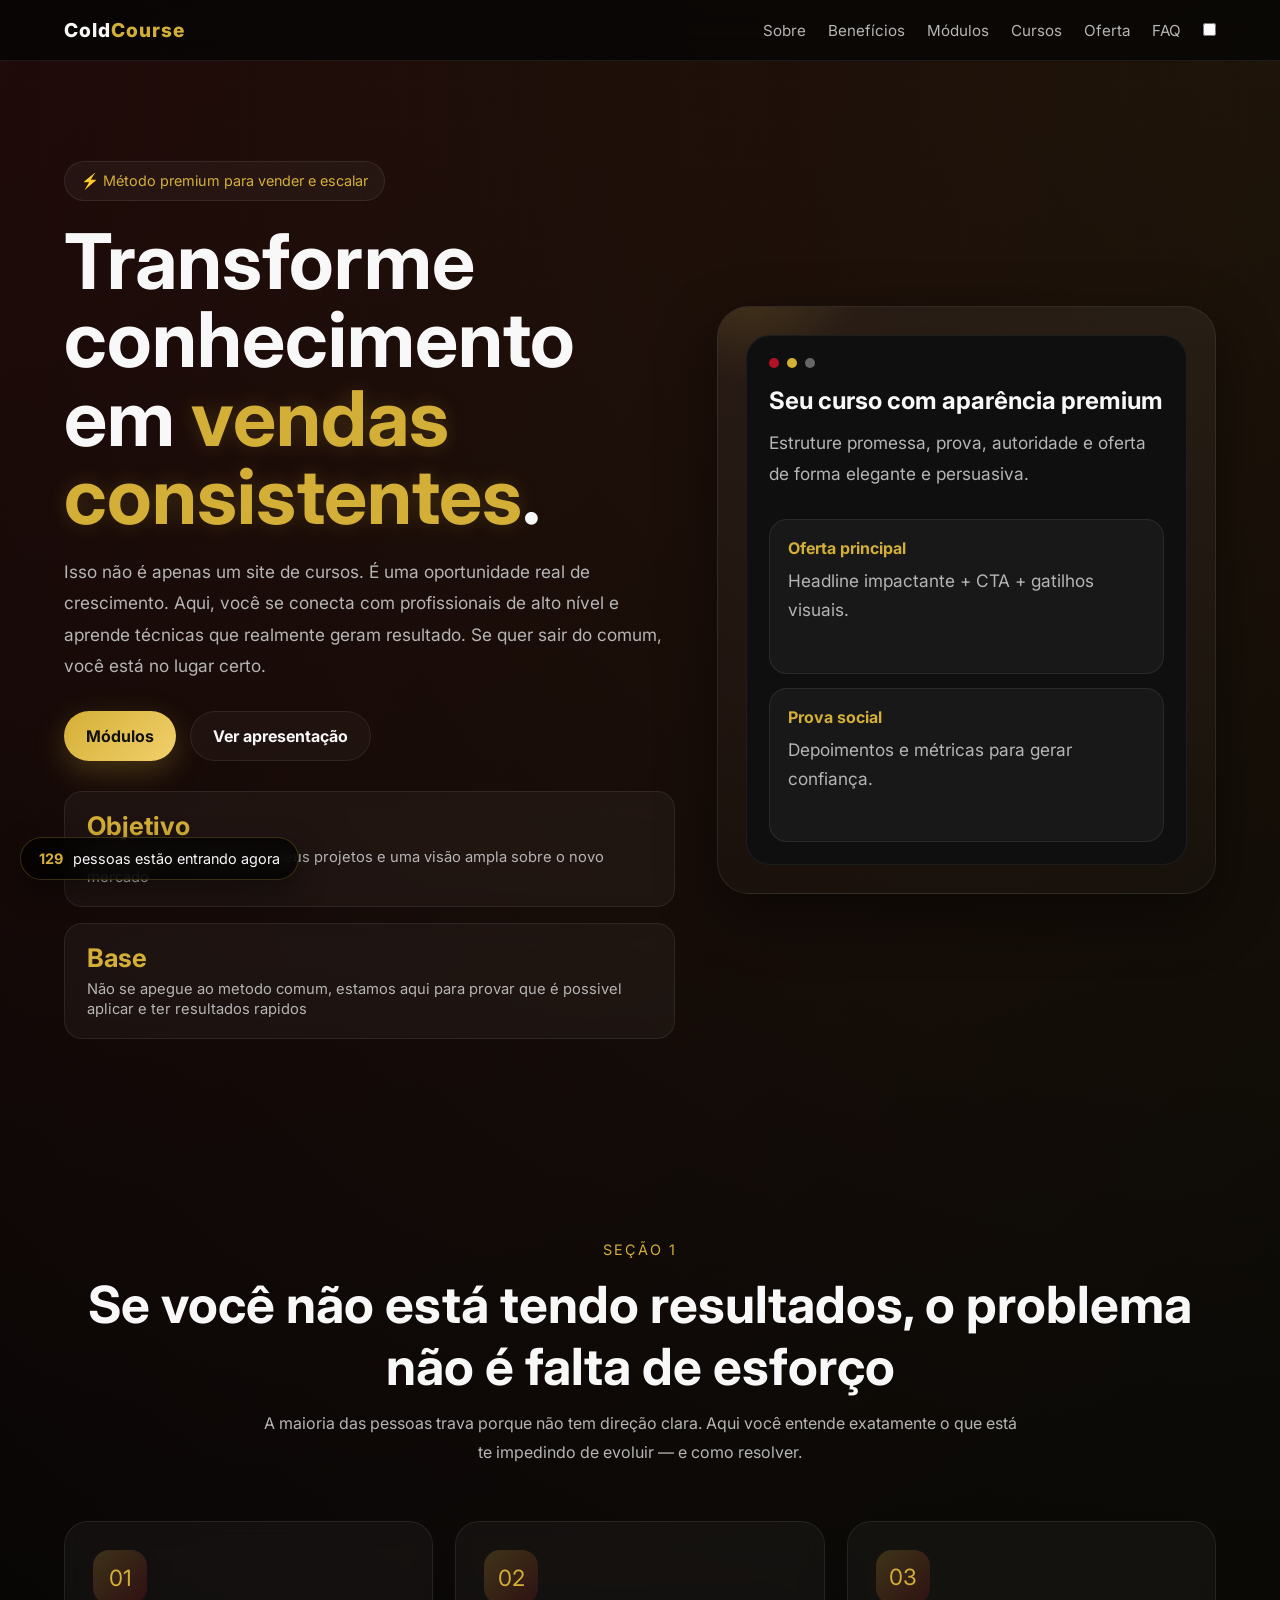
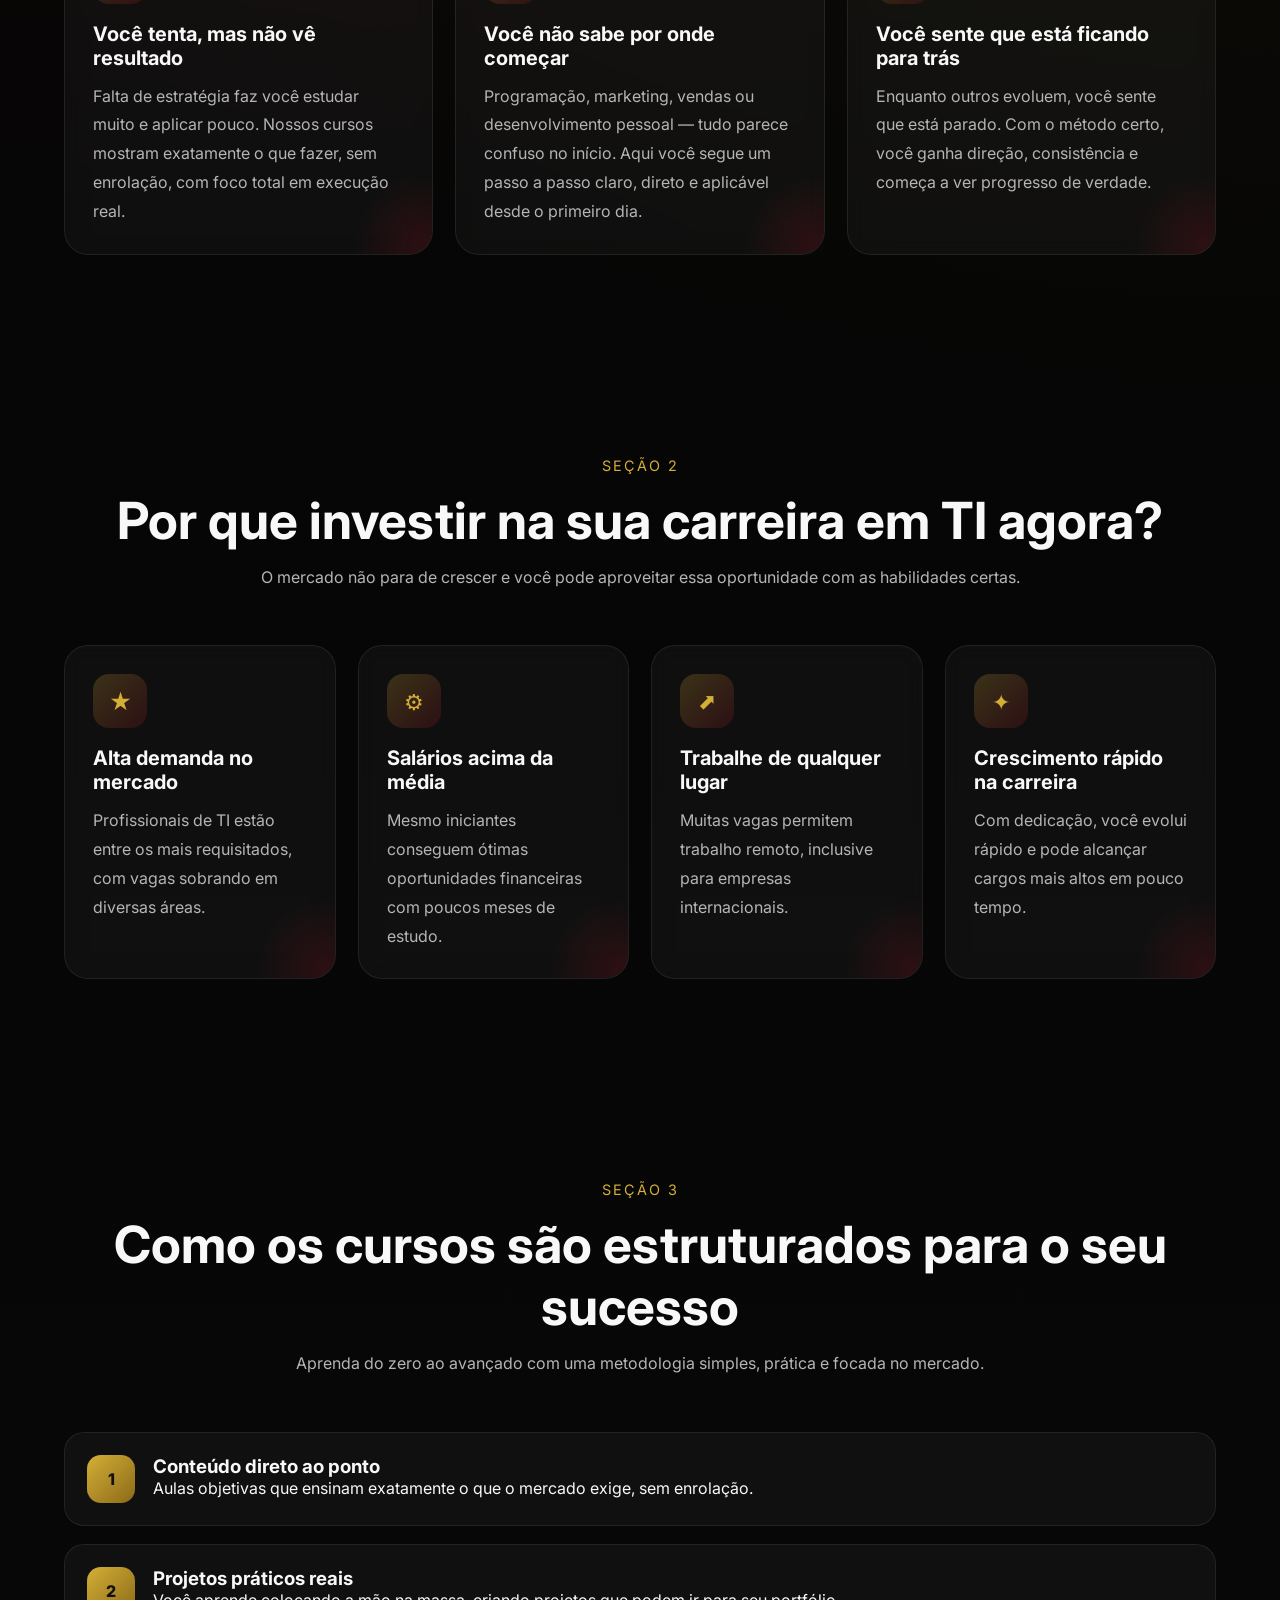
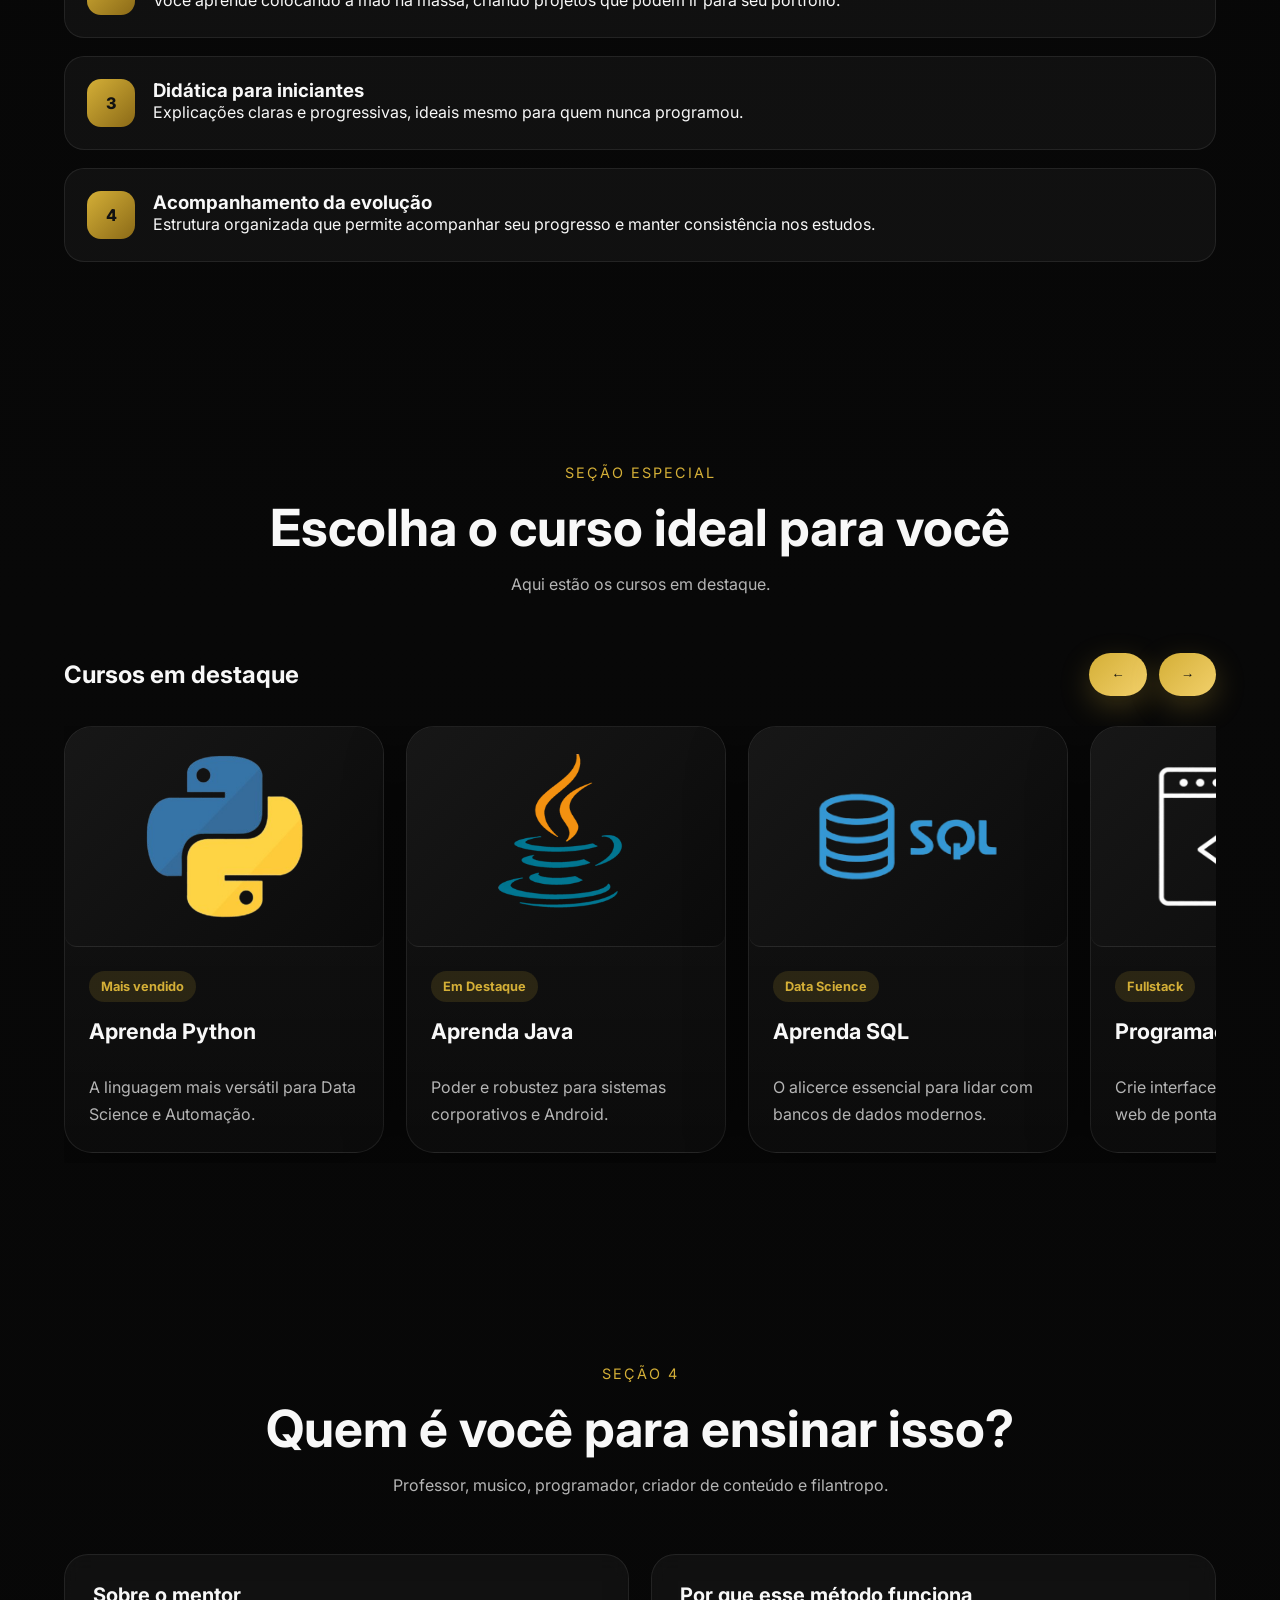
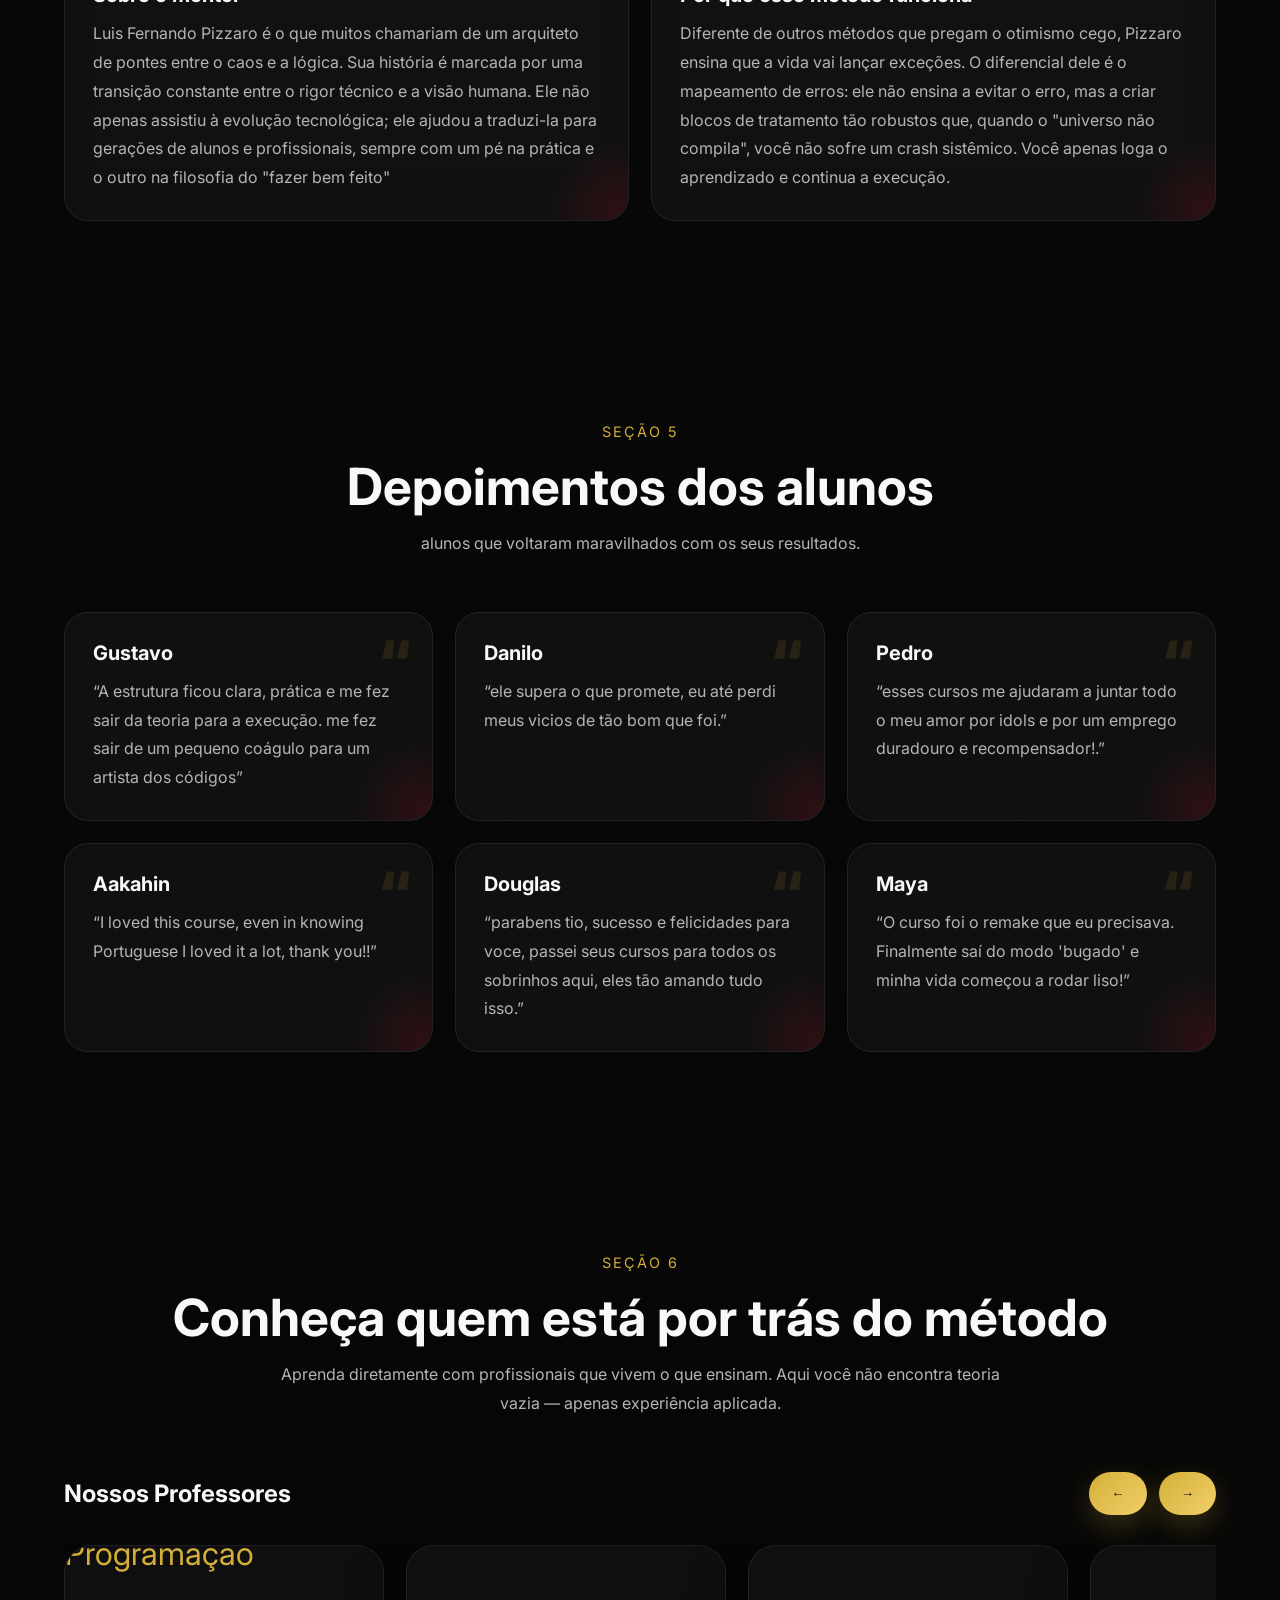
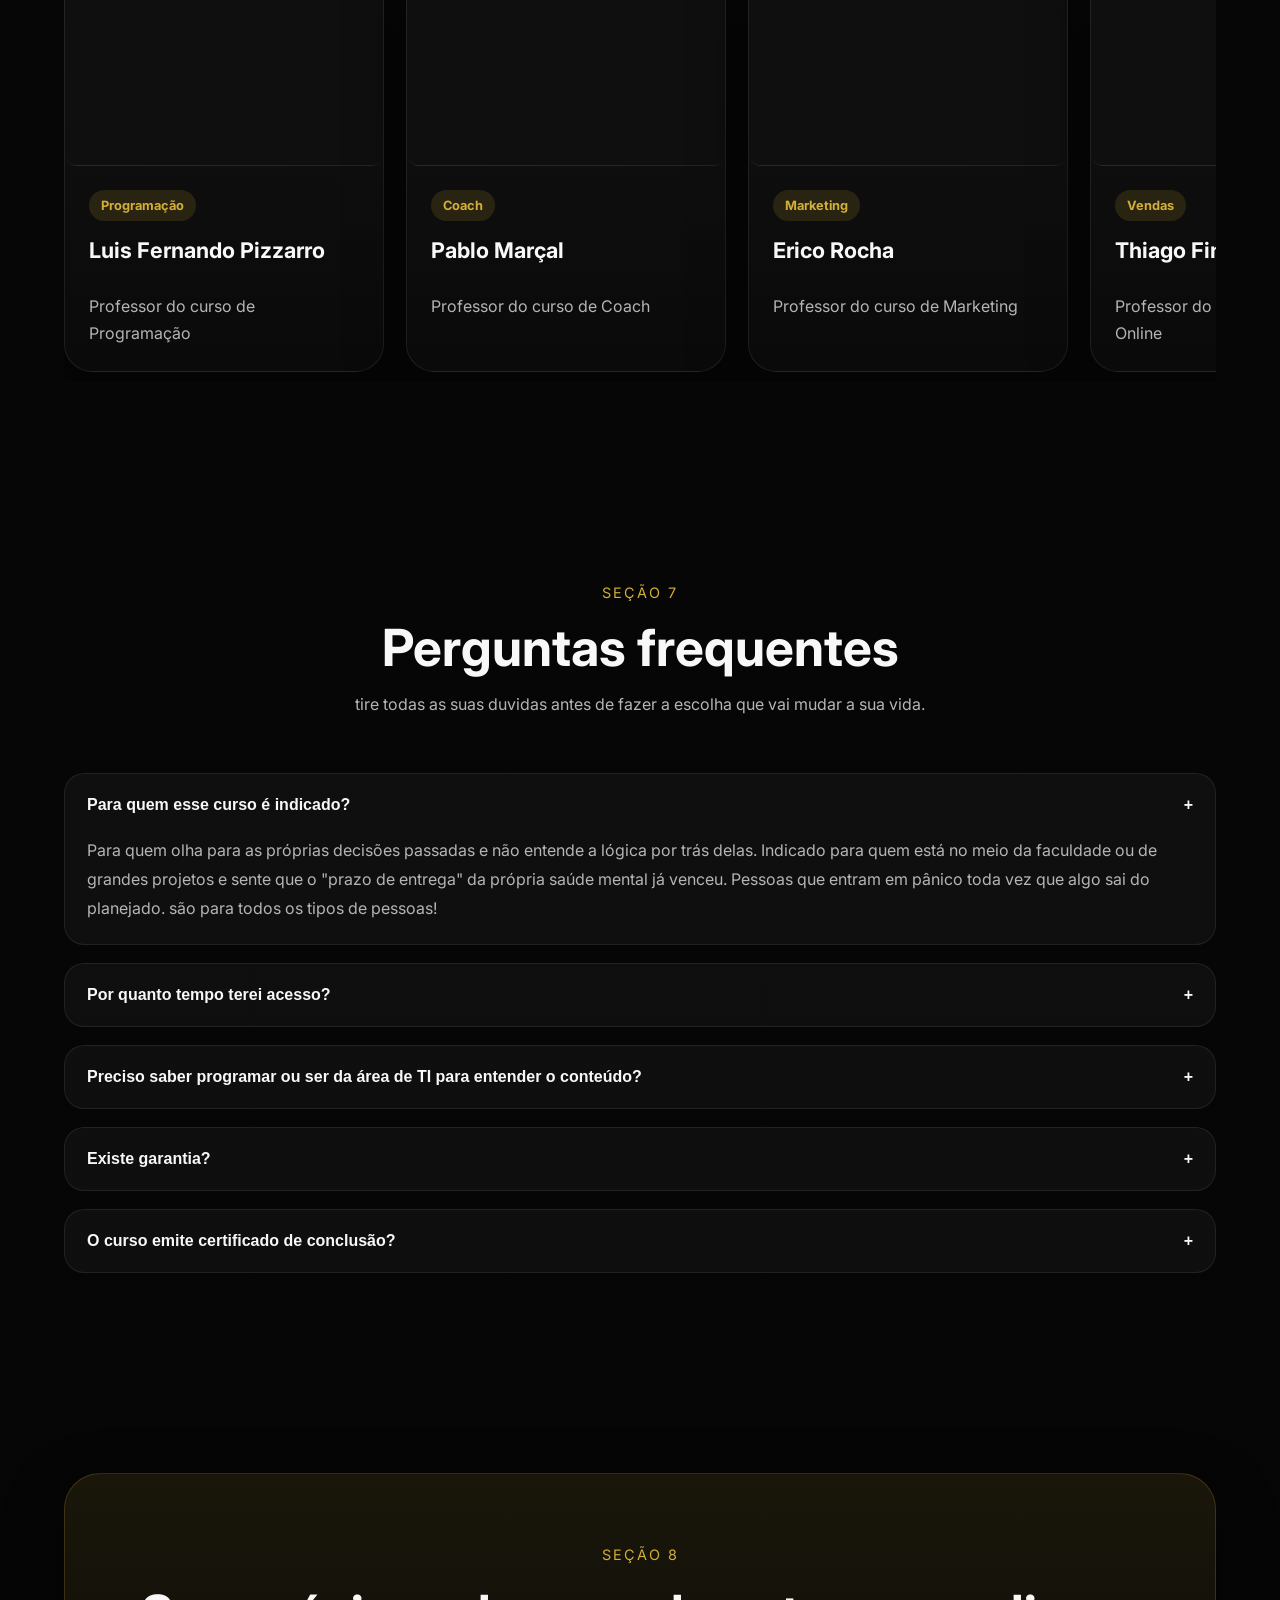
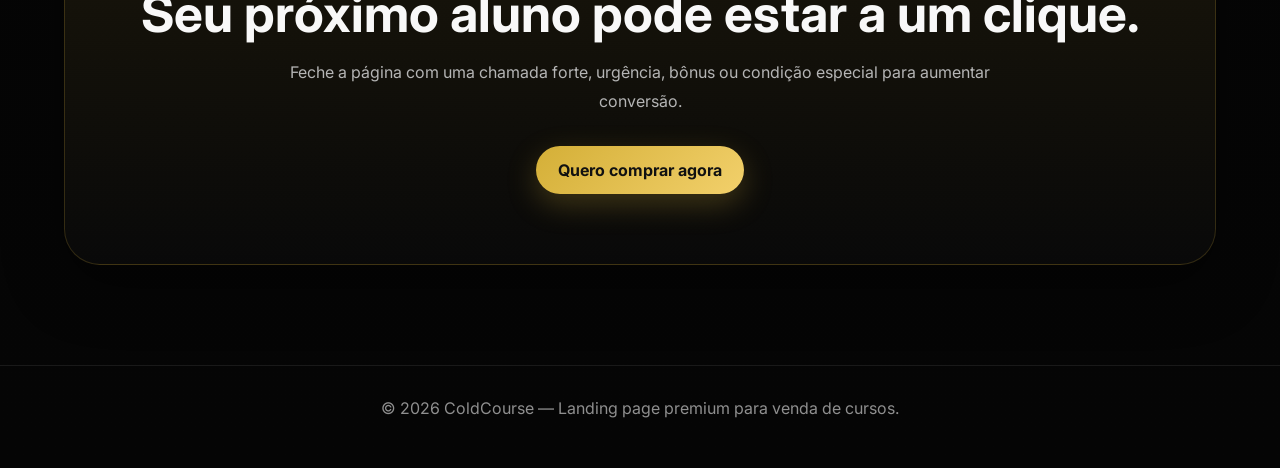
==== commit 29f43c80: "footer patch: EliteCourses altered to ColdCourse" ====
--- a/index.html
+++ b/index.html
@@ -590,7 +590,7 @@
     <!-- iframes fim -->
   
   <footer>
-    © 2026 EliteCourse — Landing page premium para venda de cursos.
+    © 2026 ColdCourse — Landing page premium para venda de cursos.
   </footer>
   <script src="script.js"></script>
 
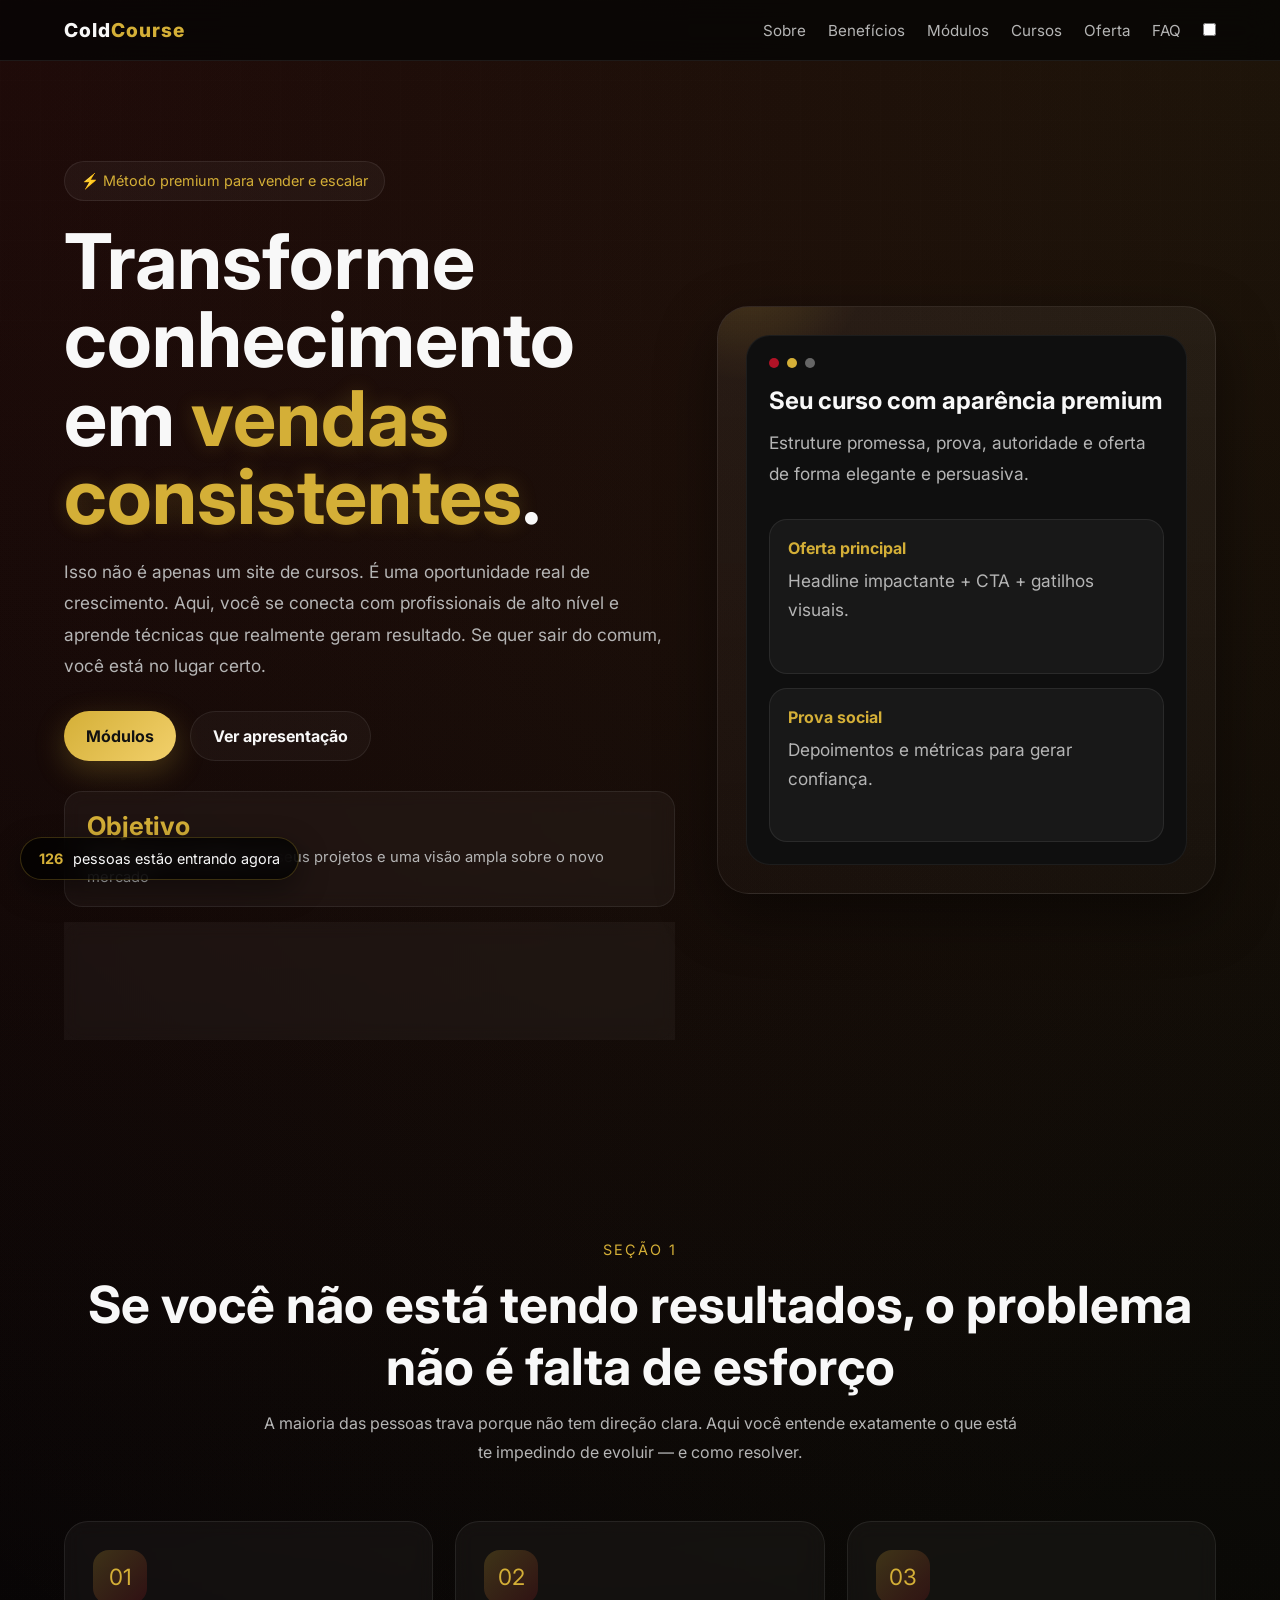
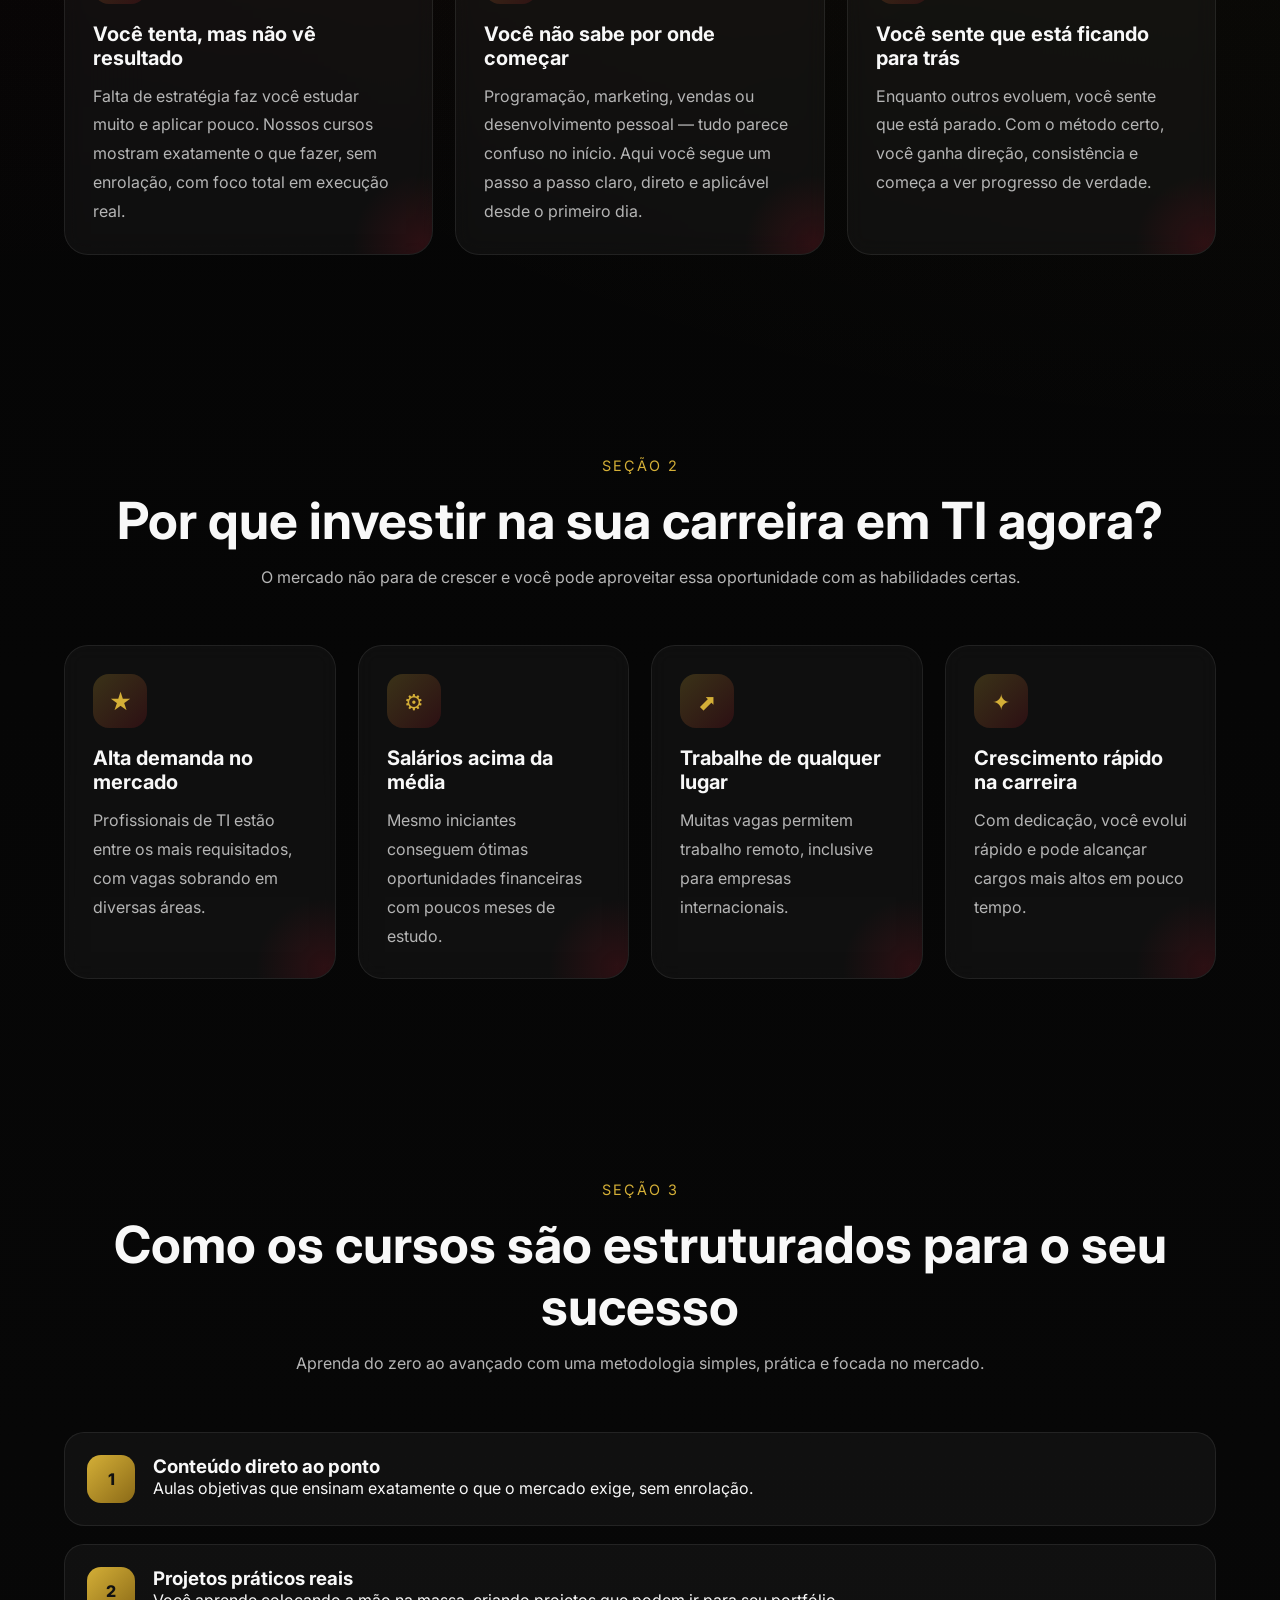
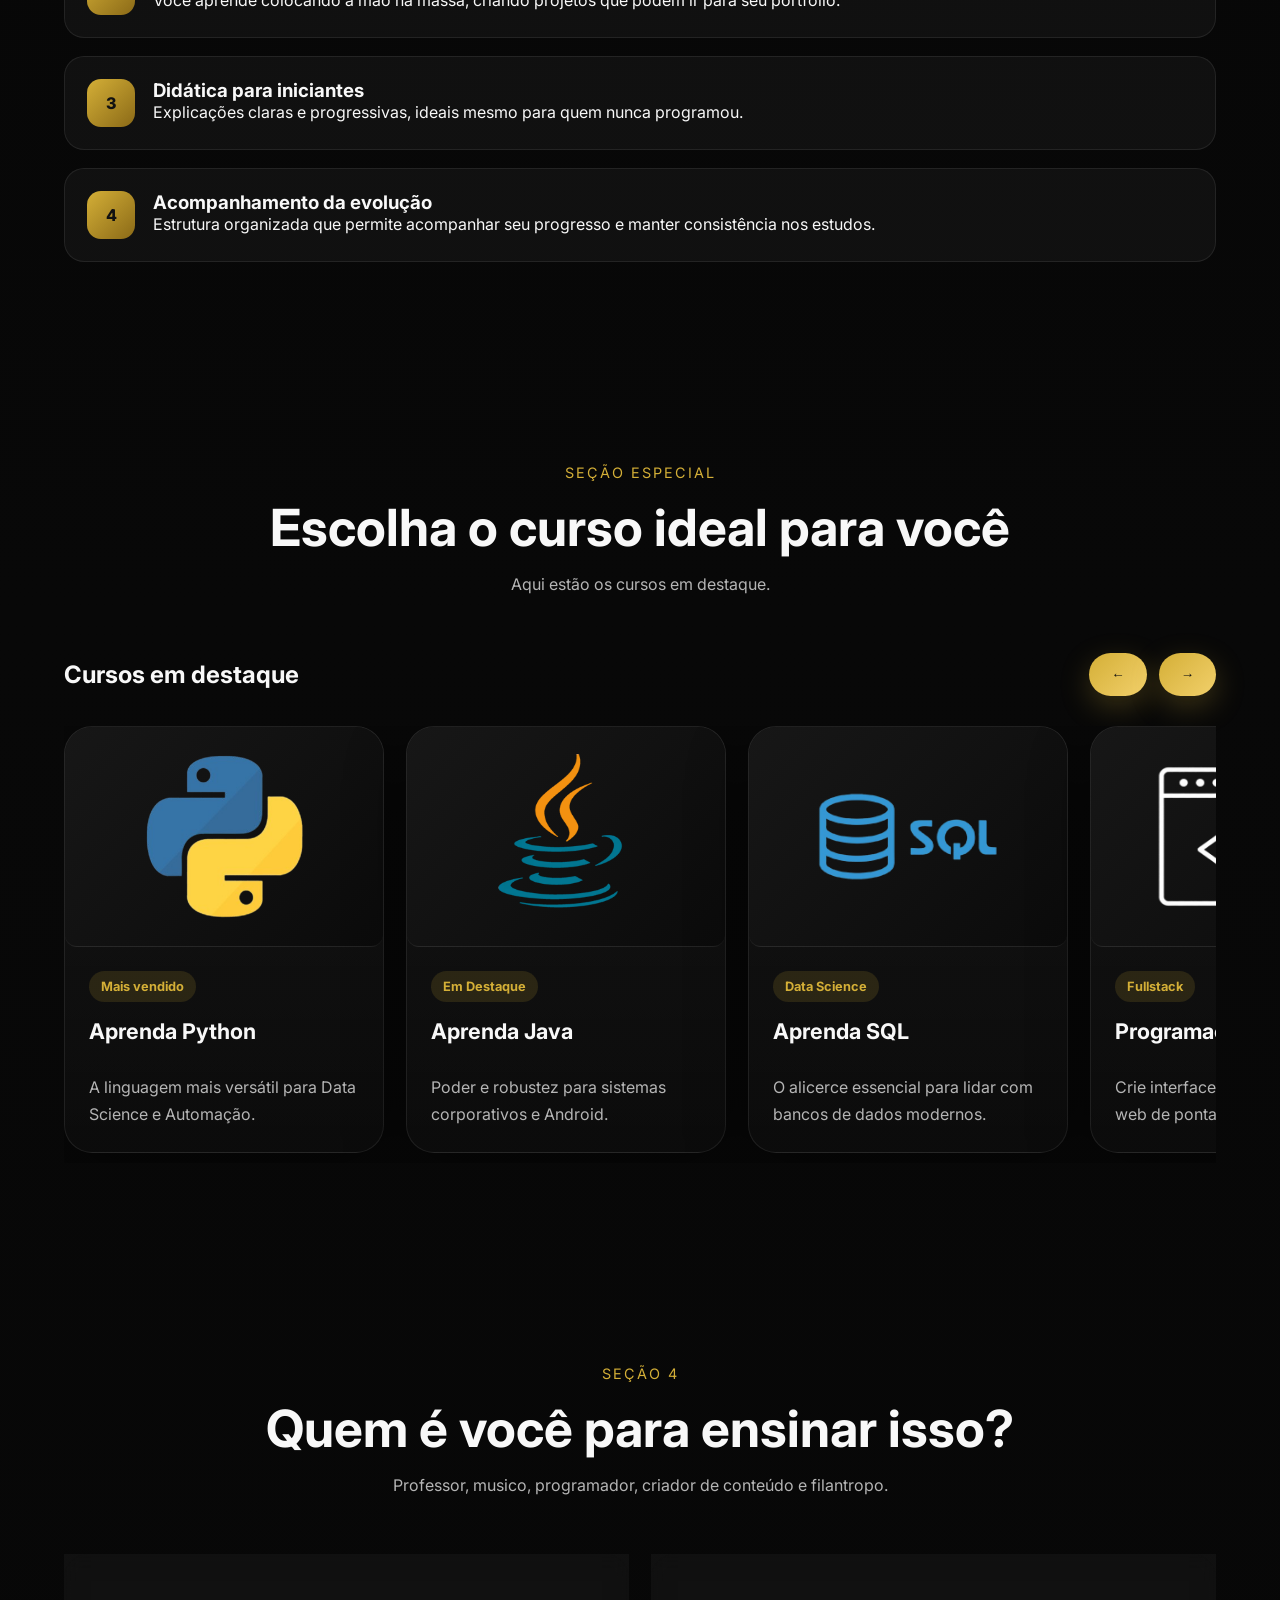
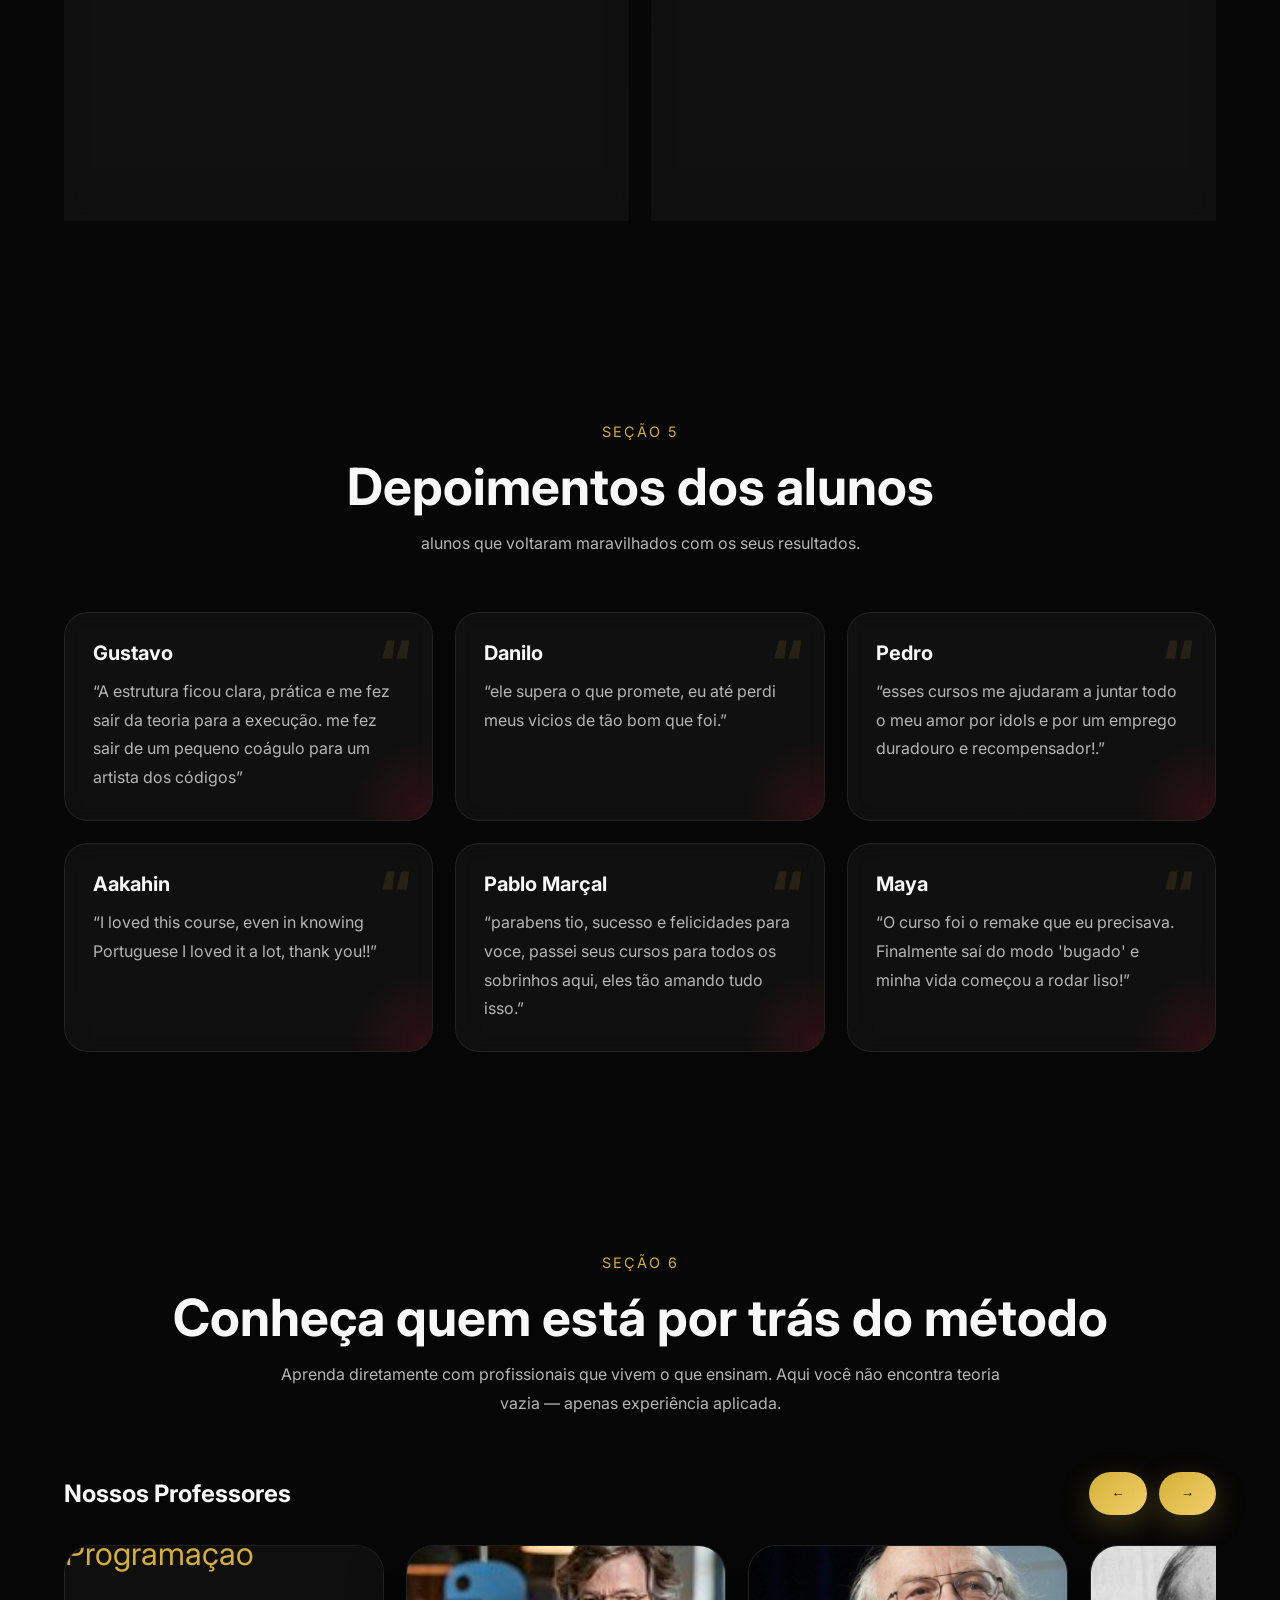
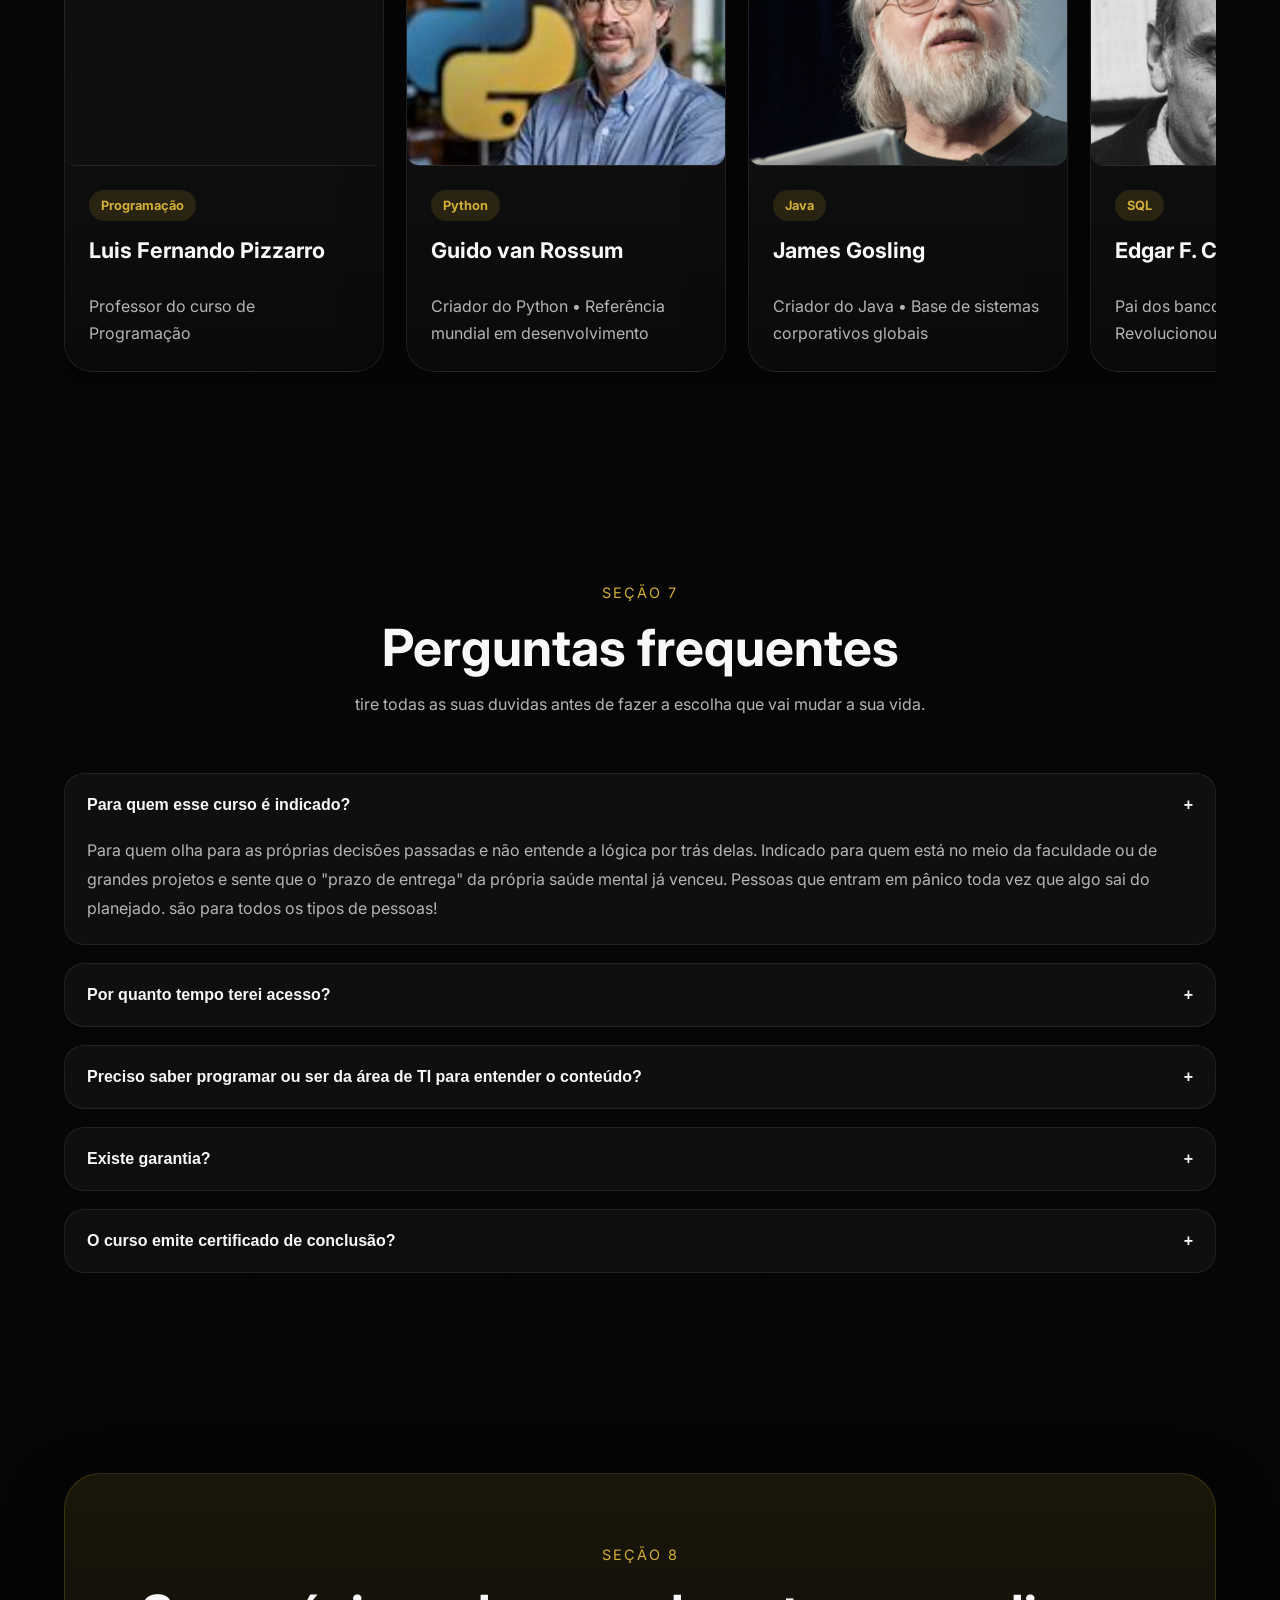
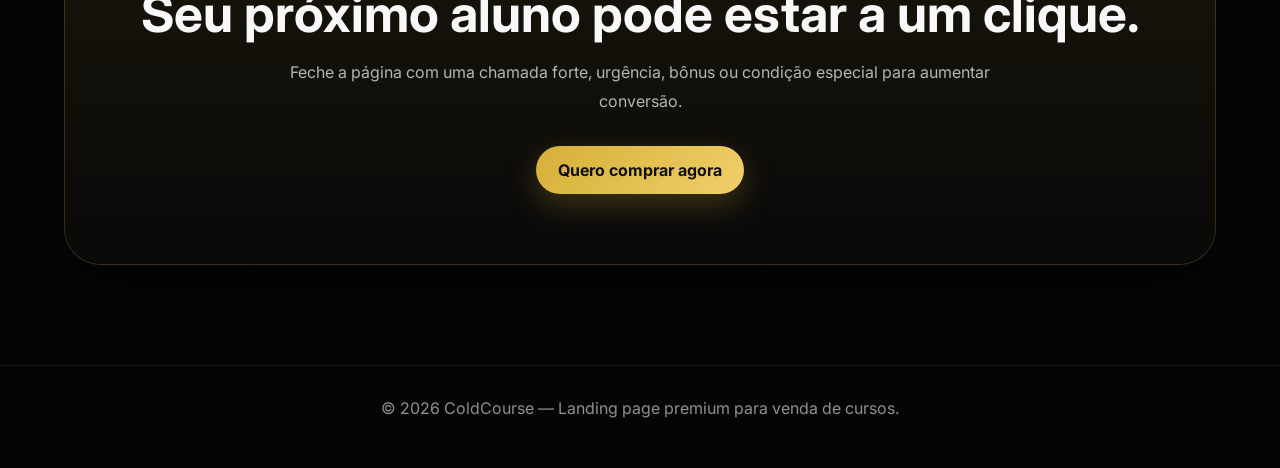
==== commit cf1fd09a: "final commit, project in it's final state, completed." ====
--- a/index.html
+++ b/index.html
@@ -377,7 +377,7 @@
         <p>“I loved this course, even in knowing Portuguese I loved it a lot, thank you!!”</p>
       </div>
       <div class="card testimonial reveal">
-        <h3>Douglas</h3>
+        <h3>Pablo Marçal</h3>
         <p>“parabens tio, sucesso e felicidades para voce, passei seus cursos para todos os sobrinhos aqui, eles tão
           amando tudo isso.”</p>
       </div>
@@ -429,48 +429,112 @@
 
       <div class="course-card teacher-card">
         <div class="course-image">
-          <img src="https://encrypted-tbn0.gstatic.com/images?q=tbn:ANd9GcRWT1abuxUIRxrMRnQmbj8SraiGu4phAFYFVQ&s"
-            alt="Pablo Marçal" class="card-img">
-        </div>
-        <div class="course-content">
-          <span class="course-tag">Coach</span>
-          <h3>Pablo Marçal</h3>
-          <p class="course-short">Professor do curso de Coach</p>
-          <p class="course-overlay">
-            Empresário e mentor focado em desenvolvimento pessoal e mentalidade de alta performance. Reconhecido por
-            ensinar disciplina, visão e execução.
-          </p>
-        </div>
-      </div>
-
-      <div class="course-card teacher-card">
-        <div class="course-image">
-          <img src="https://riquezadodia.com.br/wp-content/uploads/2024/11/Erico-rocha.jpg" alt="Erico Rocha"
-            class="card-img">
-        </div>
-        <div class="course-content">
-          <span class="course-tag">Marketing</span>
-          <h3>Erico Rocha</h3>
-          <p class="course-short">Professor do curso de Marketing</p>
-          <p class="course-overlay">
-            Referência no marketing digital no Brasil. Criador da metodologia de lançamentos, responsável por formar
-            milhares de alunos com resultados reais.
-          </p>
-        </div>
-      </div>
-
-      <div class="course-card teacher-card ">
-        <div class="course-image">
-          <img src="https://obrasiliense.com.br/wp-content/uploads/2025/04/Imagem1.jpg" alt="Erico Rocha"
-            class="card-img">
-        </div>
-        <div class="course-content">
-          <span class="course-tag">Vendas</span>
-          <h3>Thiago Finch</h3>
-          <p class="course-short">Professor do curso de Vendas Online</p>
-          <p class="course-overlay">
-            Especialista em vendas digitais e estratégias agressivas de conversão. Focado em execução rápida e
-            crescimento escalável.
+          <img src="img/ppython.jpg" class="card-img">
+        </div>
+        <div class="course-content">
+          <span class="course-tag">Python</span>
+          <h3>Guido van Rossum</h3>
+          <p class="course-short">
+            Criador do Python • Referência mundial em desenvolvimento
+          </p>
+          <p class="course-overlay">
+            Aprenda lógica, automação e desenvolvimento com a linguagem mais versátil do mundo.
+          </p>
+        </div>
+      </div>
+      
+      <div class="course-card teacher-card">
+        <div class="course-image">
+          <img src="img/PJAva.jpg" class="card-img">
+        </div>
+        <div class="course-content">
+          <span class="course-tag">Java</span>
+          <h3>James Gosling</h3>
+          <p class="course-short">
+            Criador do Java • Base de sistemas corporativos globais
+          </p>
+          <p class="course-overlay">
+            Domine programação orientada a objetos e sistemas robustos usados por grandes empresas.
+          </p>
+        </div>
+      </div>
+      
+      <div class="course-card teacher-card">
+        <div class="course-image">
+          <img src="img/Psql.jpeg" class="card-img">
+        </div>
+        <div class="course-content">
+          <span class="course-tag">SQL</span>
+          <h3>Edgar F. Codd</h3>
+          <p class="course-short">
+            Pai dos bancos relacionais • Revolucionou o mundo dos dados
+          </p>
+          <p class="course-overlay">
+            Entenda como estruturar, consultar e dominar bancos de dados modernos.
+          </p>
+        </div>
+      </div>
+      
+      <div class="course-card teacher-card">
+        <div class="course-image">
+          <img src="img/PWeb.jpg" class="card-img">
+        </div>
+        <div class="course-content">
+          <span class="course-tag">Web</span>
+          <h3>Brendan Eich</h3>
+          <p class="course-short">
+            Criador do JavaScript • Base da internet moderna
+          </p>
+          <p class="course-overlay">
+            Aprenda a construir interfaces dinâmicas e aplicações web completas.
+          </p>
+        </div>
+      </div>
+      
+      <div class="course-card teacher-card">
+        <div class="course-image">
+          <img src="img/PVB.webp" class="card-img">
+        </div>
+        <div class="course-content">
+          <span class="course-tag">AI / Vibe Coding</span>
+          <h3>Andrej Karpathy</h3>
+          <p class="course-short">
+            Ex-Tesla & OpenAI • Especialista em IA e produtividade
+          </p>
+          <p class="course-overlay">
+            Aprenda a codar com inteligência artificial e fluxo de alta performance.
+          </p>
+        </div>
+      </div>
+      
+      <div class="course-card teacher-card">
+        <div class="course-image">
+          <img src="img/PC.webp" class="card-img">
+        </div>
+        <div class="course-content">
+          <span class="course-tag">C</span>
+          <h3>Dennis Ritchie</h3>
+          <p class="course-short">
+            Criador da linguagem C • Base de todos os sistemas modernos
+          </p>
+          <p class="course-overlay">
+            Entenda memória, performance e o funcionamento profundo do software.
+          </p>
+        </div>
+      </div>
+      
+      <div class="course-card teacher-card">
+        <div class="course-image">
+          <img src="img/PCsharp.jpg" class="card-img">
+        </div>
+        <div class="course-content">
+          <span class="course-tag">C#</span>
+          <h3>Anders Hejlsberg</h3>
+          <p class="course-short">
+            Criador do C# • Arquitetura moderna e escalável
+          </p>
+          <p class="course-overlay">
+            Desenvolva aplicações profissionais com .NET e tecnologias modernas.
           </p>
         </div>
       </div>
